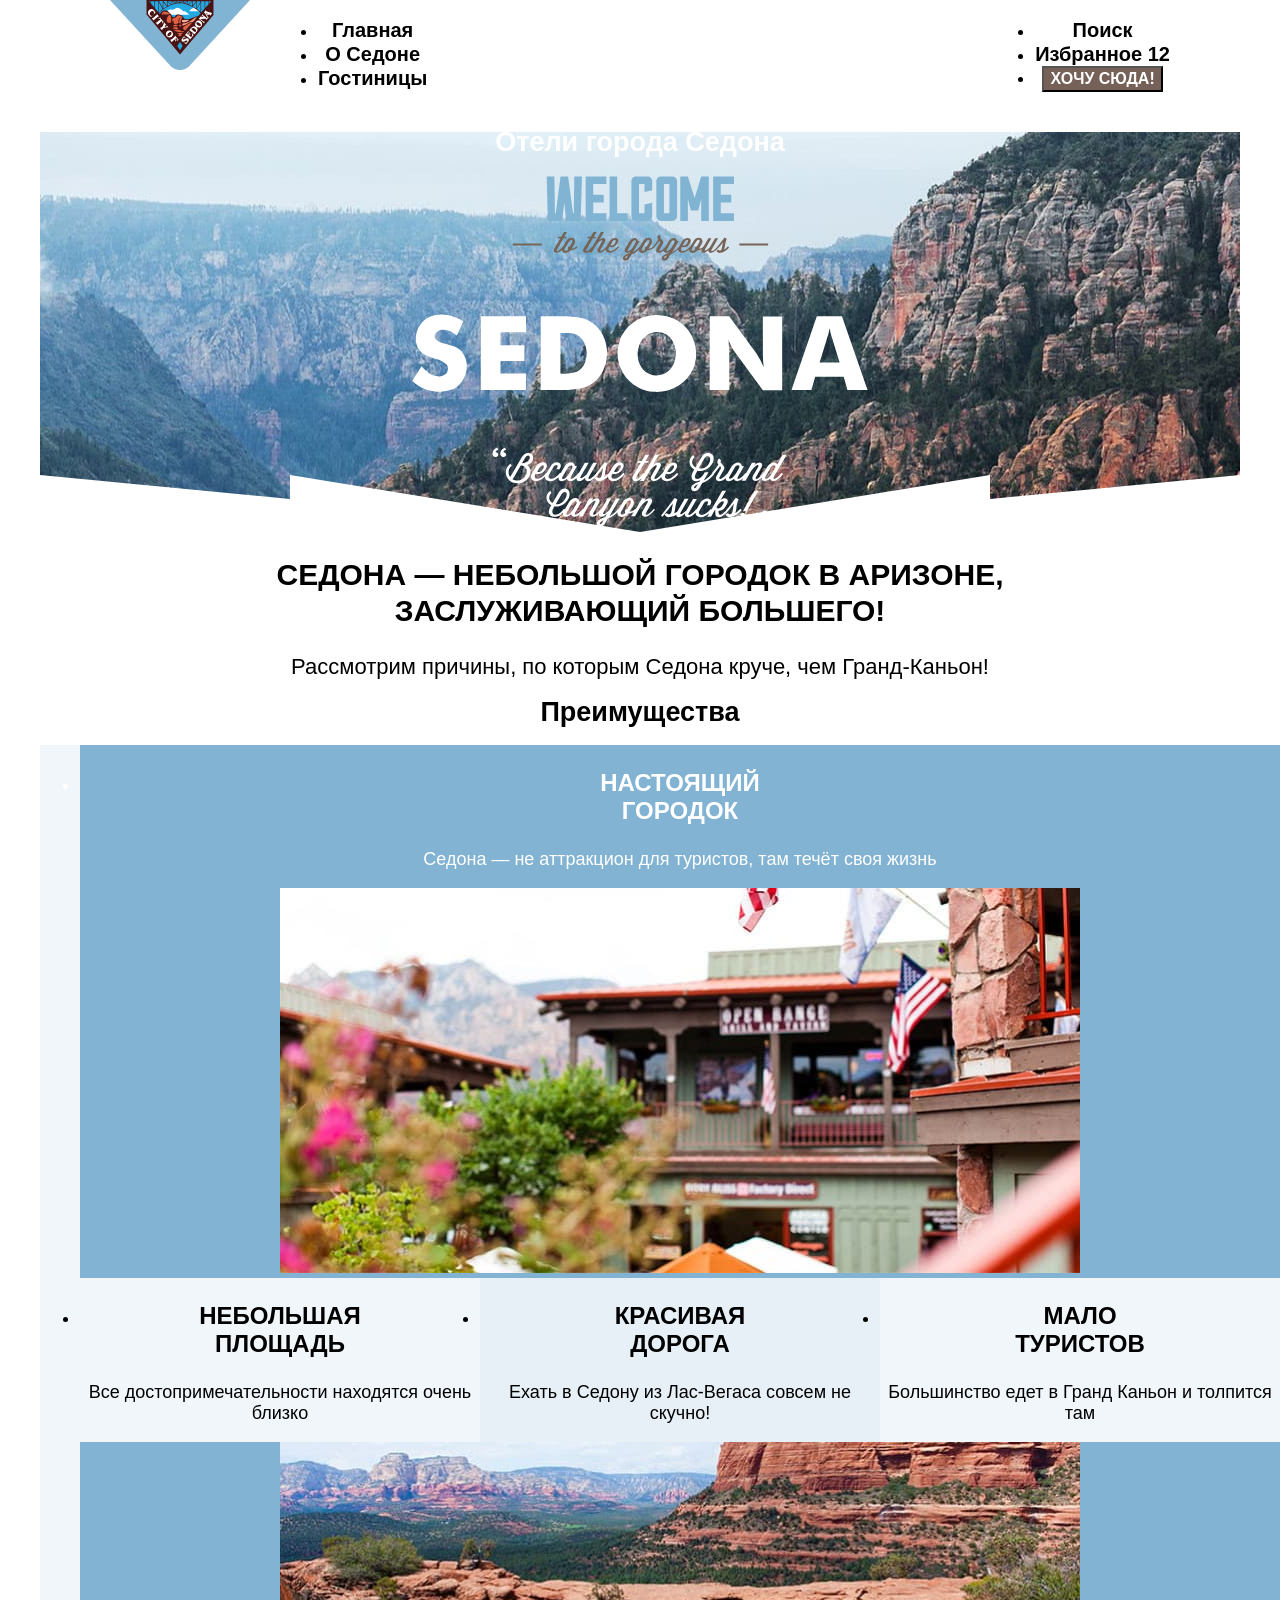
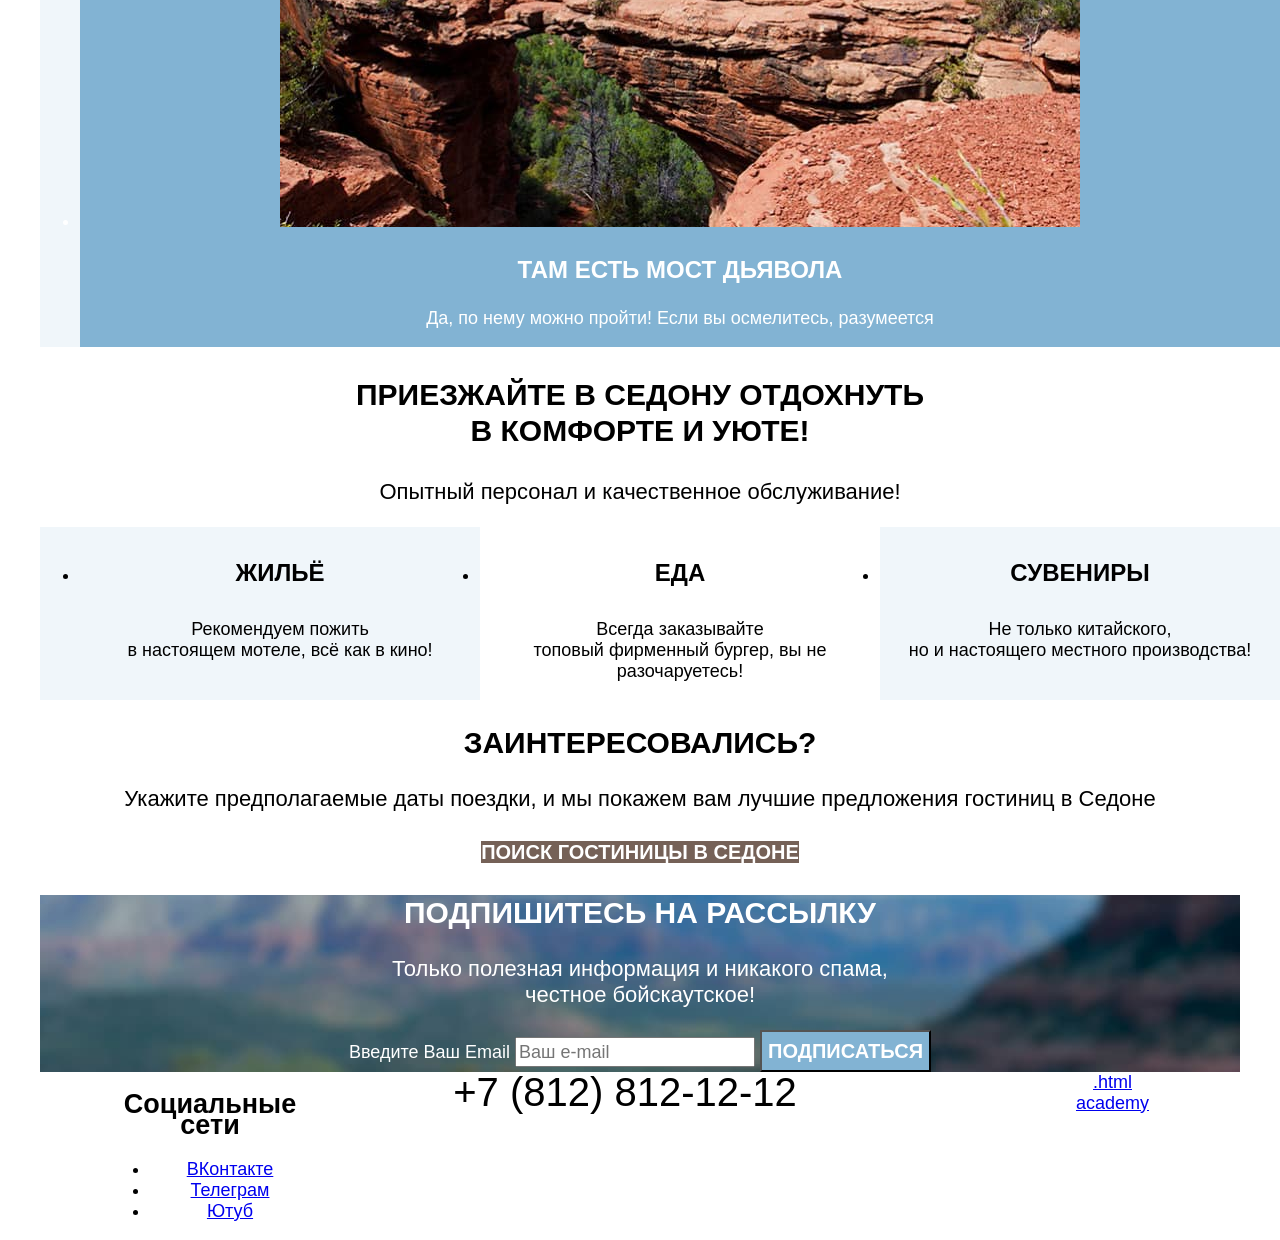
==== index.html @ 198f54e5 "Добавила крупные блоки на флексах" ====
<!DOCTYPE html>
<html lang="ru">

  <head>
    <meta charset="utf-8">
    <title>Седона</title>
    <link rel="stylesheet" href="styles/styles.css">
  </head>

  <body>
    <!--Шапка-->
  <div class="container">
    <header class="main-header">
      <!--Навигация-->
      <nav class="navigation">
        <a class="navigation-logo" href="index.html" aria-current="page">
          <img class="page-header-logo" src="images/logo.svg" width="140" height="70" alt="Логотип Седоны">
        </a>
        <ul class="navigation-list">
          <li class="navigation-item current-link">
            <a class="navigation-link" href="index.html" aria-current="page">Главная</a>
          </li>

          <li class="navigation-item ">
            <a class="navigation-link" href="about.html">О Седоне</a>
          </li>

          <li class="navigation-item">
            <a class="navigation-link" href="catalog.html">Гостиницы</a>
          </li>

        </ul>
        <!--Пользовательская навигация-->
        <ul class="navigation-user">
          <li class="navigation-item">
            <a class="navigation-link" href="#">
              <span class="visually-hidden">Поиск</span>
            </a>
          </li>
          <li class="navigation-item">
            <a class="navigation-link" href="#">
              <span class="visually-hidden">Избранное</span>
              <span class="favorite-count">12</span>
            </a>
          </li>
          <li class="navigation-item">
            <button class="button-desired" type="button">Хочу сюда!</button>
          </li>
        </ul>
      </nav>
    </header>
    <!--Основное содержание-->
    <main class="main-index">
      <!--Приветствие-->
      <section class="hero">
        <h1 class="visually-hidden">Отели города Седона</h1>
        <img class="image" src="images/welcome.svg" width="457" height="351" alt="Welcome to the gorgeous Sedona, because the Grand Canyone suks">
      </section>
      <!--Преимущества-->
      <section class="advantages-block">
        <h2 class="lead">Седона — небольшой городок в Аризоне,<br>заслуживающий большего!</h2>
        <p class="desc">Рассмотрим причины, по которым Седона круче, чем Гранд-Каньон!</p>
      </section>

      <section class="advantages">
        <h2 class="visually-hidden">Преимущества</h2>
        <ul class="advantages-list">
          <li class="advantages-item pictures">
            <h3 class="advantages-title">Настоящий<br> городок</h3>
            <p class="advantages-description">Седона — не аттракцион для туристов, там течёт своя жизнь</p>
            <img class="advantages-img" src="images/street-sedona.jpg" width="800" height="385" alt="Улица Седоны">
          </li>

          <li class="advantages-item">
            <h3 class="advantages-title">Небольшая<br> площадь</h3>
            <p class="advantages-description">Все достопримечательности находятся очень близко</p>
          </li>

          <li class="advantages-item light-blue">
            <h3 class="advantages-title">Красивая<br> дорога</h3>
            <p class="advantages-description">Ехать в Седону из Лас-Вегаса совсем не скучно!</p>
          </li>

          <li class="advantages-item">
            <h3 class="advantages-title">Мало<br> туристов</h3>
            <p class="advantages-description">Большинство едет в Гранд Каньон и толпится там</p>
          </li>

          <li class="advantages-item pictures">
            <img class = "advantages-img" src="images/devil's-bridge.jpg" width="800" height="385" alt="Мост дьявола">
            <h3 class="advantages-title">Там есть мост дьявола</h3>
            <p class="advantages-description">Да, по нему можно пройти! Если вы осмелитесь, разумеется</p>
          </li>

        </ul>
      </section>
      <!--Сервис-->
      <section class="service">
        <h3 class="lead">Приезжайте в Седону отдохнуть<br> в комфорте и уюте!</h3>
        <p class="desc">Опытный персонал и качественное обслуживание!</p>

        <ul class="service-list">
          <li class="service-item">
            <h4 class="service-title">Жильё</h4>
            <p class="service-description">Рекомендуем пожить<br> в настоящем мотеле, всё как в кино!</p>
          </li>

          <li class="service-item white">
            <h4 class="service-title">Еда</h4>
            <p class="service-description">Всегда заказывайте<br> топовый фирменный бургер, вы не разочаруетесь!</p>
          </li>

          <li class="service-item">
            <h4 class="service-title">Сувениры</h4>
            <p class="service-description">Не только китайского,<br> но и настоящего местного производства!</p>
          </li>

        </ul>
      </section>

      <section class="call-to-action">
        <h2 class="lead">Заинтересовались?</h2>
        <p class="desc">Укажите предполагаемые даты поездки, и мы покажем вам лучшие предложения гостиниц в Седоне</p>
        <a class="button-search" href="#">Поиск гостиницы в Седоне</a>
      </section>
    </main>

    <!--Подвал-->

    <!--Подписка-->
    <footer class="main-footer">
      <section class="subscribe">
        <h2 class="lead">Подпишитесь на рассылку</h2>
        <p class="desc">Только полезная информация и никакого спама,<br> честное бойскаутское!</p>
        <form class="subscribe-form" action="https://echo.htmlacademy.ru/" method="post">
          <label class="visually-hidden" for="subscribe-email">Введите Ваш Email</label>
          <input class="field" placeholder="Ваш e-mail" type="email" id="newsletter-email" name="newsletter-email">
          <button class="button-subscribe" type="submit">Подписаться</button>
        </form>
      </section>
      <!--Социальные сети-->
    <div class="info">
      <section class="footer-social">
        <h2 class="visually-hidden">Социальные сети</h2>
        <ul class="social-list">
          <li class="social-item">
            <a class="button-social" href="#">
              <span class="visually-hidden">ВКонтакте</span>
            </a>
          </li>

          <li class="social-item">
            <a class="button-social" href="#">
              <span class="visually-hidden">Телеграм</span>
            </a>
          </li>

          <li class="social-item">
            <a class="button-social" href="#">
              <span class="visually-hidden">Ютуб</span>
            </a>
          </li>

        </ul>
      </section>
      <!--Контакты-->
      <a class="contacts-phone" href="tel:88128121212">+7 (812) 812-12-12</a>
      <a class="htmlacademy-link" href="https://htmlacademy.ru/intensive/htmlcss">.html academy</a>
    </div>
    </footer>
  </div>

  </body>
</html>
---- styles/styles.css ----
@font-face {
  font-family: "PT Sans";
  font-style: normal;
  font-weight: 400;
  src: url(../fonts/ptsans-400.woff2) format(woff2)
  font-display swap;
}

@font-face {
  font-family: "PT Sans";
  font-style: normal;
  font-weight: 700;
  src: url(../fonts/ptsans-700.woff2) format(woff2)
  font-display swap;
}

html {
  height: 100%;
}

body {
  margin: 0 auto;
  display: flex;
  flex-direction: column;
  font-family: "PT Sans", sans-serif;
  font-size: 18px;
  line-height: 21px;
  color: #000;
  background-color: #ffffff;
  text-align: center;
}

.container {
  margin: 0 auto;
  width: 1200px;
}

.main-index {
flex-grow: 1;
}

.main-catalog {
flex-grow: 1;
}

.main-header {
  color: #000;
  background-color: #ffffff;
}

.navigation {
  display: flex;
  width: 1060px;
  margin: 0 auto;
  padding: 0;
}

.navigation-logo {
  width: 138 px;
}

.navigation-list {
  width: 460 px;
  margin-left: 28px;
  margin-right: auto;
}

.navigation-user {
  width: 320 px;
}

.navigation-link {
  font-weight: 700;
  font-size: 20px;
  line-height: 24px;
  text-align: center;
  color: #000;
  background-color: #ffffff;
  text-decoration: none;
}

.info {
  display: flex;
  width: 1060px;
  margin: 0 auto;
}

.footer-social {
  width: 200px;
}

.contacts-phone {
  width: 400px;
  margin: 0 auto;
}

.htmlacademy-link {
  width: 115px;
  margin-left: auto;
}

/*
.visually-hidden {
  display: none;
}*/


/*index*/
.hero {
  background-color: #aabeca;
  color: #ffffff;
  background-image: url(../images/decor/frame.svg), url(../images/decor/index-background.jpg);
  background-size: 100% auto, cover;
  background-position: bottom, center;
  background-repeat: no-repeat;
}

.button-desired {
  font-family: "PT Sans", sans-serif;
  font-weight: 700;
  font-size: 16px;
  line-height: 20px;
  text-align: center;
  color:#ffffff;
  background-color: #756157;
  text-transform: uppercase;
}
.lead {
  font-weight: 700;
  font-size: 30px;
  line-height: 36px;
  text-transform: uppercase;
}

.desc {
  font-size: 22px;
  line-height: 26px;
  color: 333333;
}

.advantages-list {
  display: flex;
  width: 1200px;
  margin: 0 auto;
  flex-wrap: wrap;
}

.advantages-item {
  width: 400px;
}

.pictures {
  width: 1200px;
}

.advantages-item.pictures {
  background-color: #82B3D3;
  color: #ffffff;
}

.advantages-title, .service-title {
  font-size: 24px;
  line-height: 28px;
  text-transform: uppercase;
}

.advantages-list,.service-list {
  background-color: #F0F6FA;
}

.service-list {
  display: flex;
  width: 1200px;
  margin: 0 auto;
  justify-content: space-between;
}

.service-item{
  width: 400px;
}

.light-blue {
  background-color: #E6F0F6;
}

.white {
  background-color: #ffffff;
}

.button-search {
  font-weight: 700;
  font-size: 20px;
  line-height: 36px;
  text-align: center;
  color:#ffffff;
  background-color: #756157;
  text-decoration: none;
  text-transform: uppercase;
}

.subscribe {
  font-family: "PT Sans", sans-serif;
  background-color: #82B3D3;
  color: #ffffff;
  background-image: url(../images/decor/subscribe-background.jpg);
  background-size: cover;
  background-position: center;
  background-repeat: no-repeat;
}

.field {
  font-family: "PT Sans", sans-serif;
  font-weight: 400;
  font-size: 18px;
  line-height: 24px;
  color: #333333;
}

.button-subscribe {
  font-family: "PT Sans", sans-serif;
  font-weight: 700;
  font-size: 20px;
  line-height: 36px;
  text-transform: uppercase;
  background-color: #82B3D3;
  color: #ffffff;
}

.contacts-phone {
  font-size: 40px;
  line-height: 40px;
  text-align: center;
  color: #000;
  background-color: #ffffff;
  text-decoration: none;
}

/*catalog*/
.filters {
  background-color: #82B3D3;
  color: #ffffff;
  background-image: url(../images/decor/filter-background.jpg);
  background-size: cover;
  background-position: center;
  background-repeat: no-repeat;
  text-align: left;
}

.head-main {
  display: flex;
  flex-wrap: wrap;
  width: 1060px;
  margin: 0 auto;
}

.inner-header-title {
  width: 1060px;
  margin-right: auto;
  font-size: 60px;
  line-height: 78px;
}

.breadcrumbs {
  width: 1060px;
}

.breadcrumbs-item {
  font-size: 16px;
  line-height: 21px;
}

.breadcrumbs-link {
  font-size: 16px;
  line-height: 21px;
  color: #ffffff;
  text-decoration: none;
}

.catalog-filter {
  width: 1060px;
  margin: 0 auto;
}

.catalog-filter-title {
  font-weight: 700;
  font-size: 20px;
  line-height: 24px;
}

.catalog-filter-item {
  line-height: 23px;
}

.catalog-inputs {
  font-family: "PT Sans", sans-serif;
  font-weight: 400;
  font-size: 18px;
  line-height: 24px;
  color: #F2F2F2;
}

.catalog-min,.catalog-max {
  font-family: "PT Sans", sans-serif;
  font-weight: 700;
  font-size: 18px;
  line-height: 24px;
  color: #000000;
}

.catalog-submit {
  font-family: "PT Sans", sans-serif;
  font-weight: 700;
  font-size: 16px;
  line-height: 20px;
  text-transform: uppercase;
  color: #ffffff;
  background-color: #82B3D3;
}

.catalog-reset {
  font-family: "PT Sans", sans-serif;
  font-weight: 700;
  font-size: 16px;
  line-height: 20px;
  text-transform: uppercase;
  color: #ffffff;
  background-color: transparent;
}

.select-control {
  font-family: "PT Sans", sans-serif;
  font-weight: 700;
  font-size: 18px;
  line-height: 23px;
  color: #333333;
}

.search-result {
  display: flex;
  width: 1060px;
  margin: 0 auto;
  text-align: left;
}

.search-result .lead {
  width: 338px;
  margin-right: 200px;
}

.select-control {
  width: 300px;
}

.view {
  width: 215px;
  margin-left: auto;
}

.hotel-list{
  display: flex;
  width: 1060px;
  margin: 0 auto;
  text-align: left;
  flex-wrap: wrap;
  justify-content: space-between;
}

.hotel-card {
  width: 340px;
}

.hotel-card-title {
  font-size: 24px;
  line-height: 28px;
  background-color: #ffffff;
  color: #000000;
}

.hotel-type,.hotel-price {
  color: #333333;
}

.product-card-button {
  font-weight: 700;
  font-size: 16px;
  line-height: 20px;
  color: #ffffff;
  background-color: #756157;
  text-transform: uppercase;
  text-decoration: none;
}

.favorites {
  font-family: "PT Sans", sans-serif;
  font-size: 16px;
  line-height: 20px;
  color: #ffffff;
  background-color: #82B3D3;
  text-transform: uppercase;
}

.hotel-card-rating {
  font-size: 16px;
  line-height: 20px;
  background-color: #F2F2F2;
  color: #333333;
}

.pagination {
  display: flex;
  width: 1060px;
  margin: 0 auto;
}

.pagination-item {
  width: 60px;
  margin-right: 8px;
}

.pagination-item:last-child {
  margin-right: 0;
}

.pagination-link {
 font-size: 20px;
 line-height: 36px;
 color: #ffffff;
 background-color: #82B3D3;
 text-decoration: none;
}

.pagination-current {
 color: #000000;
 background-color: #f2f2f2;
}

.pagination-next {
 color: #000000;
 background-color: #ffffff;
}
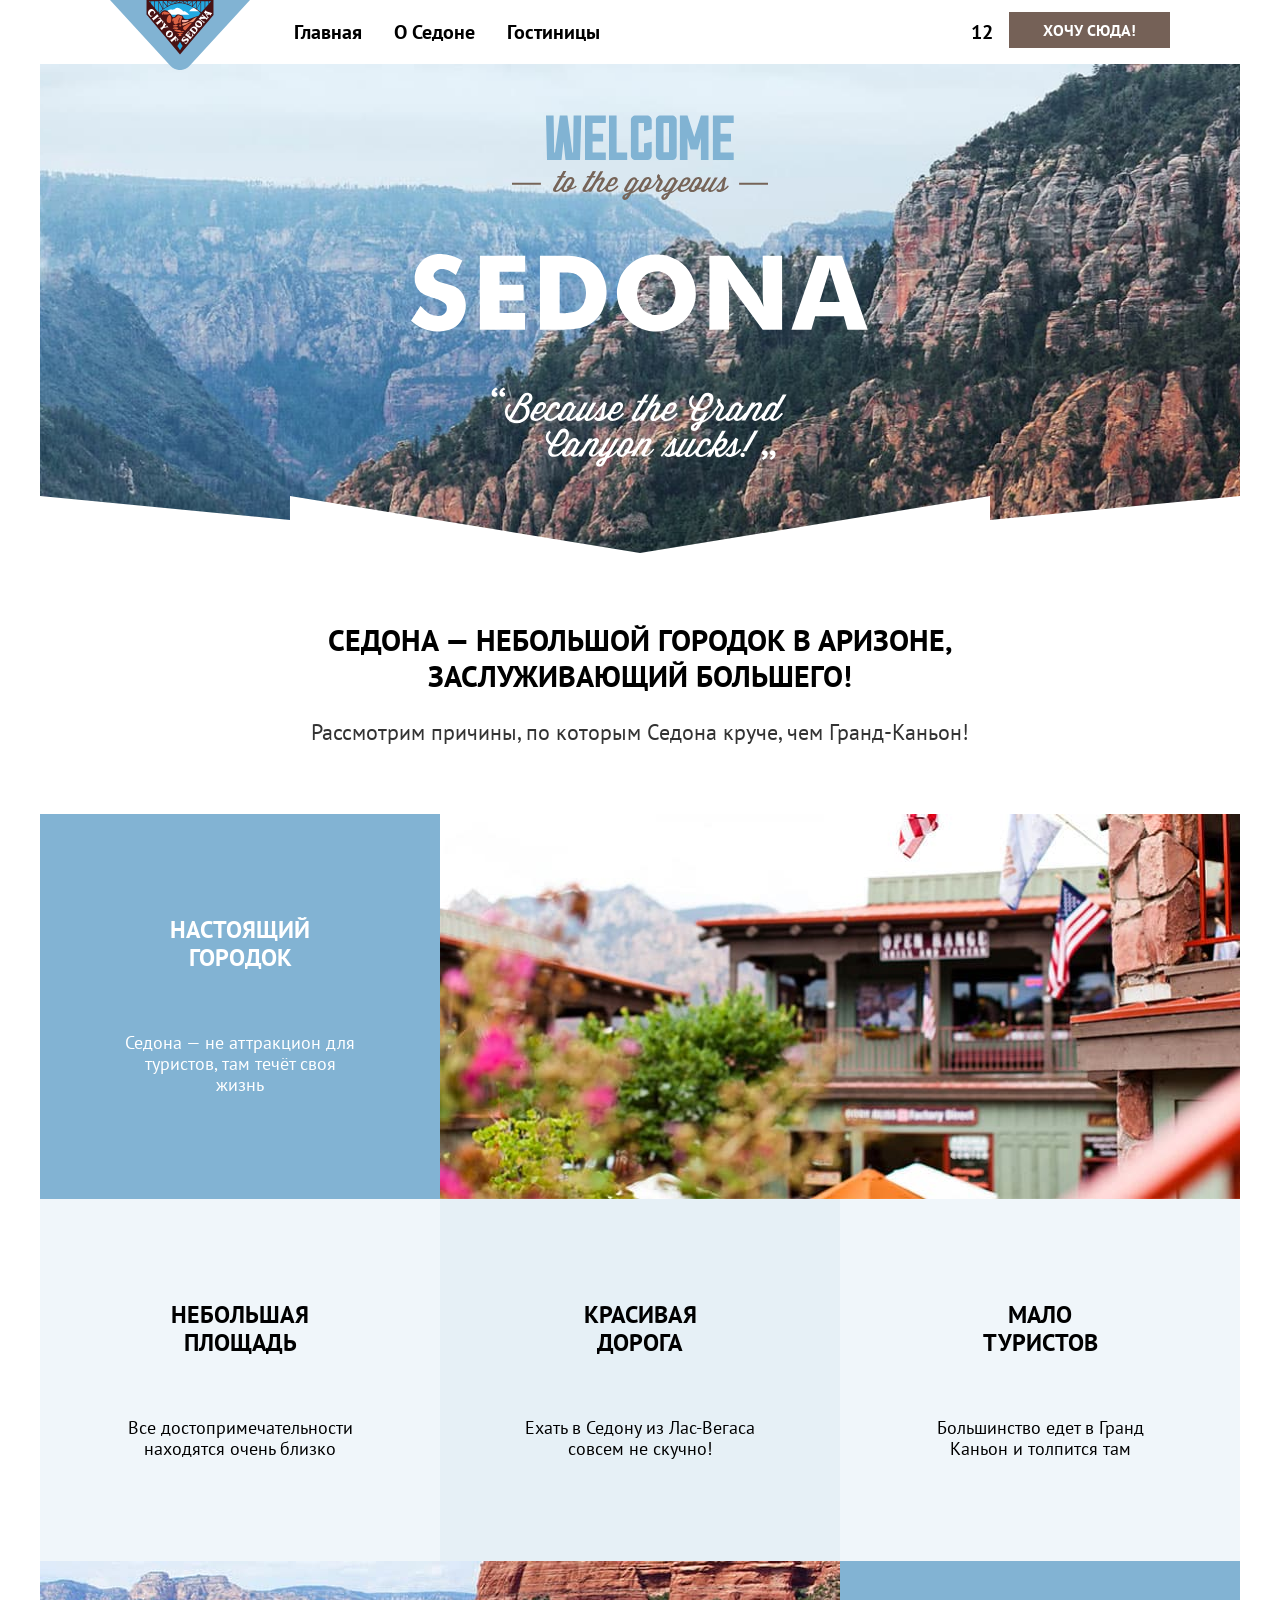
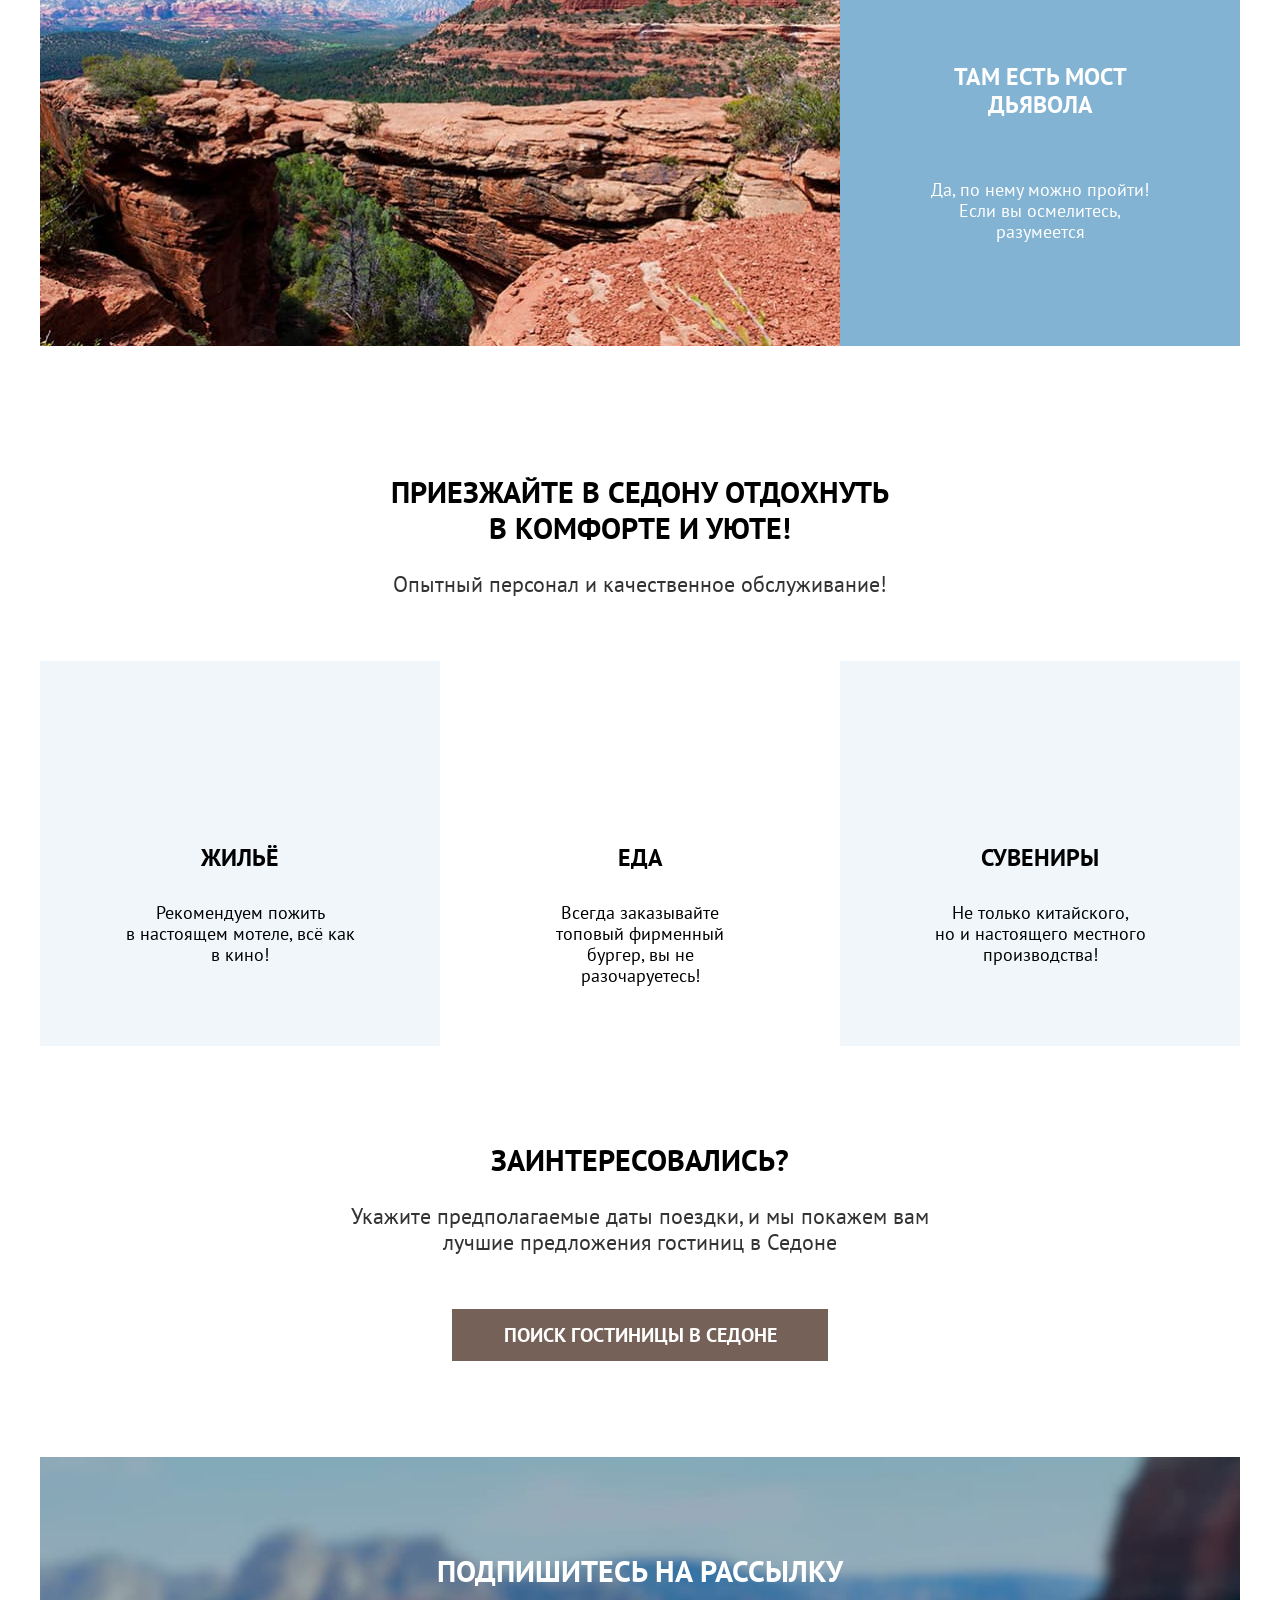
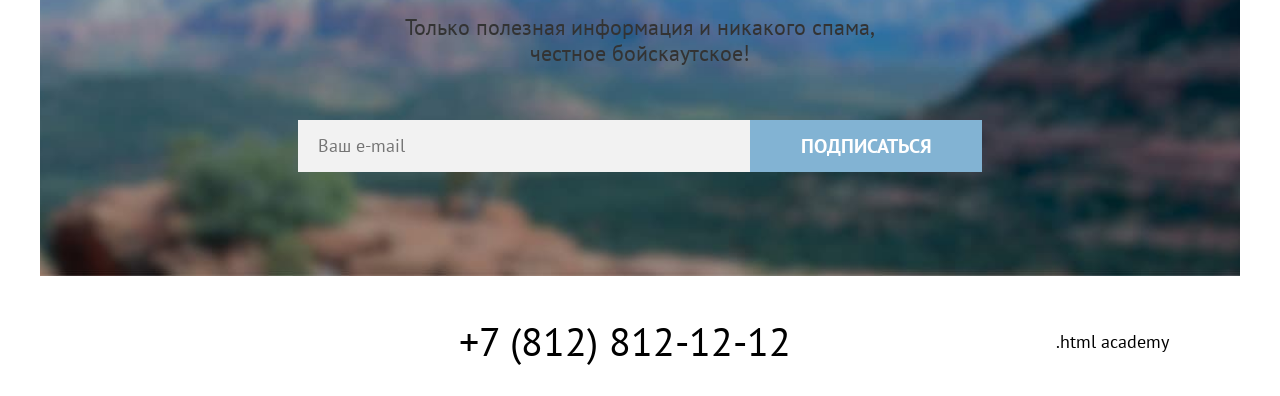
==== commit 8edd1cef: "Исправление критических ошибок в верстке" ====
--- a/index.html
+++ b/index.html
@@ -21,8 +21,8 @@
             <a class="navigation-link" href="index.html" aria-current="page">Главная</a>
           </li>
 
-          <li class="navigation-item ">
-            <a class="navigation-link" href="about.html">О Седоне</a>
+          <li class="navigation-item">
+            <a class="navigation-link" href="#">О Седоне</a>
           </li>
 
           <li class="navigation-item">
@@ -54,7 +54,7 @@
       <!--Приветствие-->
       <section class="hero">
         <h1 class="visually-hidden">Отели города Седона</h1>
-        <img class="image" src="images/welcome.svg" width="457" height="351" alt="Welcome to the gorgeous Sedona, because the Grand Canyone suks">
+        <img class="image" src="images/welcome.svg" width="1200" height="485" alt="Welcome to the gorgeous Sedona, because the Grand Canyon sucks">
       </section>
       <!--Преимущества-->
       <section class="advantages-block">
@@ -63,11 +63,14 @@
       </section>
 
       <section class="advantages">
+
         <h2 class="visually-hidden">Преимущества</h2>
         <ul class="advantages-list">
           <li class="advantages-item pictures">
+            <div class="advantages-text">
             <h3 class="advantages-title">Настоящий<br> городок</h3>
             <p class="advantages-description">Седона — не аттракцион для туристов, там течёт своя жизнь</p>
+            </div>
             <img class="advantages-img" src="images/street-sedona.jpg" width="800" height="385" alt="Улица Седоны">
           </li>
 
@@ -87,31 +90,34 @@
           </li>
 
           <li class="advantages-item pictures">
-            <img class = "advantages-img" src="images/devil's-bridge.jpg" width="800" height="385" alt="Мост дьявола">
+            <img class = "advantages-img" src="images/devils-bridge.jpg" width="800" height="385" alt="Мост дьявола">
+            <div class="advantages-text">
             <h3 class="advantages-title">Там есть мост дьявола</h3>
             <p class="advantages-description">Да, по нему можно пройти! Если вы осмелитесь, разумеется</p>
+            </div>
           </li>
 
         </ul>
       </section>
       <!--Сервис-->
       <section class="service">
-        <h3 class="lead">Приезжайте в Седону отдохнуть<br> в комфорте и уюте!</h3>
+        <div class="service-text">
+        <h2 class="lead">Приезжайте в Седону отдохнуть<br> в комфорте и уюте!</h2>
         <p class="desc">Опытный персонал и качественное обслуживание!</p>
-
+        </div>
         <ul class="service-list">
           <li class="service-item">
-            <h4 class="service-title">Жильё</h4>
+            <h3 class="service-title">Жильё</h3>
             <p class="service-description">Рекомендуем пожить<br> в настоящем мотеле, всё как в кино!</p>
           </li>
 
           <li class="service-item white">
-            <h4 class="service-title">Еда</h4>
+            <h3 class="service-title">Еда</h3>
             <p class="service-description">Всегда заказывайте<br> топовый фирменный бургер, вы не разочаруетесь!</p>
           </li>
 
           <li class="service-item">
-            <h4 class="service-title">Сувениры</h4>
+            <h3 class="service-title">Сувениры</h3>
             <p class="service-description">Не только китайского,<br> но и настоящего местного производства!</p>
           </li>
 
@@ -134,7 +140,7 @@
         <p class="desc">Только полезная информация и никакого спама,<br> честное бойскаутское!</p>
         <form class="subscribe-form" action="https://echo.htmlacademy.ru/" method="post">
           <label class="visually-hidden" for="subscribe-email">Введите Ваш Email</label>
-          <input class="field" placeholder="Ваш e-mail" type="email" id="newsletter-email" name="newsletter-email">
+          <input class="field" placeholder="Ваш e-mail" type="email" id="subscribe-email" name="subscribe-email">
           <button class="button-subscribe" type="submit">Подписаться</button>
         </form>
       </section>
--- a/styles/styles.css
+++ b/styles/styles.css
@@ -1,17 +1,31 @@
+*,
+*::before,
+*::after {
+  margin: 0;
+  padding: 0;
+  box-sizing: border-box;
+}
+
+a {
+  text-decoration: none;
+  color: inherit;
+}
+
+/* Шрифты */
 @font-face {
   font-family: "PT Sans";
+  font-weight: 400;
   font-style: normal;
-  font-weight: 400;
-  src: url(../fonts/ptsans-400.woff2) format(woff2)
-  font-display swap;
+  src: url(../fonts/ptsans-400.woff2) format(woff2);
+  font-display: swap;
 }
 
 @font-face {
   font-family: "PT Sans";
+  font-weight: 700;
   font-style: normal;
-  font-weight: 700;
-  src: url(../fonts/ptsans-700.woff2) format(woff2)
-  font-display swap;
+  src: url(../fonts/ptsans-700.woff2) format(woff2);
+  font-display: swap;
 }
 
 html {
@@ -19,57 +33,79 @@
 }
 
 body {
-  margin: 0 auto;
   display: flex;
   flex-direction: column;
-  font-family: "PT Sans", sans-serif;
+  width: 1200px;
+  min-height: 100vh;
+  margin: 0 auto;
+  font-family: "PT Sans", sans-serif;
+  font-weight: 400;
   font-size: 18px;
   line-height: 21px;
   color: #000;
   background-color: #ffffff;
+}
+
+button,
+a,
+input[type="submit"],
+input[type="reset"] {
+  cursor: pointer;
+}
+
+.container {
+  display: flex;
+  flex-direction: column;
+  flex-grow: 1;
+  min-height: 100%;
+  max-width: 1200px;
+  margin: 0 auto;
   text-align: center;
 }
 
-.container {
-  margin: 0 auto;
-  width: 1200px;
-}
-
-.main-index {
-flex-grow: 1;
-}
-
-.main-catalog {
-flex-grow: 1;
-}
-
-.main-header {
-  color: #000;
-  background-color: #ffffff;
-}
-
+/*Шапка*/
 .navigation {
   display: flex;
-  width: 1060px;
-  margin: 0 auto;
-  padding: 0;
+  flex-grow: 1;
+  width: 1060px;
+  min-height: 64px;
+  margin: 0 auto;
 }
 
 .navigation-logo {
-  width: 138 px;
+  display: block;
+  position: absolute;
+  max-width: 100%;
+  height: auto;
+  margin-right: 30px;
+
 }
 
 .navigation-list {
-  width: 460 px;
-  margin-left: 28px;
-  margin-right: auto;
-}
-
-.navigation-user {
-  width: 320 px;
+  display: flex;
+  flex-wrap: wrap;
+  min-width: 460px;
+  margin: 0 0 0 168px;
+  padding: 0;
+  list-style-type: none;
+
+
+}
+
+.navigation-user  {
+  display: flex;
+  flex-wrap: wrap;
+  justify-content: flex-end;
+  min-width: 320px;
+  margin: 0 0 0 auto;
+  padding: 0;
+  list-style-type: none;
 }
 
 .navigation-link {
+  display: block;
+  padding: 20px 16px;
+  font-family: "PT Sans", sans-serif;
   font-weight: 700;
   font-size: 20px;
   line-height: 24px;
@@ -81,12 +117,24 @@
 
 .info {
   display: flex;
-  width: 1060px;
-  margin: 0 auto;
+  justify-content: space-between;
+  align-items: center;
+  width: 1060px;
+  margin: 0 auto;
+  padding: 45px 0 35px 0;
 }
 
 .footer-social {
   width: 200px;
+}
+
+.social-list {
+  display: flex;
+  flex-wrap: wrap;
+  list-style-type: none;
+  margin: 0;
+  padding: 0;
+  gap: 13px;
 }
 
 .contacts-phone {
@@ -99,10 +147,16 @@
   margin-left: auto;
 }
 
-/*
 .visually-hidden {
-  display: none;
-}*/
+  position: absolute;
+  width: 1px;
+  height: 1px;
+  margin: -1px;
+  padding: 0;
+  border: 0;
+  clip: rect(0 0 0 0);
+  overflow: hidden;
+}
 
 
 /*index*/
@@ -115,6 +169,17 @@
   background-repeat: no-repeat;
 }
 
+.image {
+  margin:auto;
+  padding-top: 51px;
+  padding-bottom: 82px;
+}
+
+.advantages-block {
+  margin: 0;
+  padding: 69px 270px;
+}
+
 .button-desired {
   font-family: "PT Sans", sans-serif;
   font-weight: 700;
@@ -124,59 +189,107 @@
   color:#ffffff;
   background-color: #756157;
   text-transform: uppercase;
+  padding: 8px 34px;
+  margin: 12px 0;
+  border: 0;
 }
 .lead {
   font-weight: 700;
   font-size: 30px;
   line-height: 36px;
   text-transform: uppercase;
+  margin: 0;
+  margin-bottom: 25px;
 }
 
 .desc {
   font-size: 22px;
   line-height: 26px;
-  color: 333333;
+  color: #333333;
+  margin: 0;
 }
 
 .advantages-list {
   display: flex;
-  width: 1200px;
-  margin: 0 auto;
-  flex-wrap: wrap;
+  flex-wrap: wrap;
+  width: 100%;
+  margin: 0 auto;
+  padding: 0;
+  list-style-type: none;
+  margin-bottom: 64px;
 }
 
 .advantages-item {
-  width: 400px;
-}
-
-.pictures {
-  width: 1200px;
+  margin: 0;
+  padding: 102px 85px;
+  box-sizing: content-box;
+  flex: 1;
 }
 
 .advantages-item.pictures {
+  display: flex;
   background-color: #82B3D3;
   color: #ffffff;
-}
-
-.advantages-title, .service-title {
+  margin: 0;
+  padding: 0;
+}
+
+.advantages-text {
+  margin: 0;
+  padding: 102px 85px;
+}
+
+.advantages-description {
+  margin: 0;
+  padding: 0;
+}
+
+.advantages-title {
   font-size: 24px;
   line-height: 28px;
   text-transform: uppercase;
+  margin: 0;
+  margin-bottom: 30px;
+  padding-bottom: 30px;
 }
 
 .advantages-list,.service-list {
   background-color: #F0F6FA;
 }
 
+.service-text {
+  margin: 0;
+  padding: 64px 270px;
+}
+
 .service-list {
   display: flex;
-  width: 1200px;
-  margin: 0 auto;
-  justify-content: space-between;
+  flex-wrap: wrap;
+  width: 100%;
+  min-height: 385px;
+  margin: 0 auto;
+  padding: 0;
+  list-style-type: none;
+}
+
+.service-title {
+  font-size: 24px;
+  line-height: 28px;
+  text-transform: uppercase;
+  margin: 0;
+  margin-bottom: 30px;
 }
 
 .service-item{
-  width: 400px;
+  margin: 0;
+  padding: 183px 85px 60px 85px;
+  box-sizing: content-box;
+  flex: 1;
+}
+
+.service-description {
+  margin: 0;
+  padding: 0;
 }
 
 .light-blue {
@@ -187,15 +300,25 @@
   background-color: #ffffff;
 }
 
+.call-to-action {
+  margin: 0;
+  padding: 96px 304px;
+  text-align: center;
+}
+
 .button-search {
+  display: block;
   font-weight: 700;
   font-size: 20px;
   line-height: 36px;
   text-align: center;
-  color:#ffffff;
+  color: #ffffff;
   background-color: #756157;
   text-decoration: none;
   text-transform: uppercase;
+  margin: 54px auto 0;
+  padding: 8px 50px;
+  width: 376px;
 }
 
 .subscribe {
@@ -206,6 +329,15 @@
   background-size: cover;
   background-position: center;
   background-repeat: no-repeat;
+  margin: 0;
+  padding: 96px 258px 104px 258px;
+}
+
+.subscribe-form {
+  display: flex;
+  width: 100%;
+  margin: 54px auto 0;
+  gap: 0;
 }
 
 .field {
@@ -214,9 +346,18 @@
   font-size: 18px;
   line-height: 24px;
   color: #333333;
+  background-color: #F2F2F2;
+  width: 452px;
+  max-height: 52px;
+  padding: 14px 20px;
+  border: 0;
 }
 
 .button-subscribe {
+  display: block;
+  width: 232px;
+  padding: 8px 50px;
+  border: 0;
   font-family: "PT Sans", sans-serif;
   font-weight: 700;
   font-size: 20px;
@@ -227,11 +368,12 @@
 }
 
 .contacts-phone {
+  width: 400px;
+  margin: 0 auto;
   font-size: 40px;
   line-height: 40px;
-  text-align: center;
-  color: #000;
-  background-color: #ffffff;
+  font-weight: 400;
+  color: #000000;
   text-decoration: none;
 }
 
@@ -244,6 +386,7 @@
   background-position: center;
   background-repeat: no-repeat;
   text-align: left;
+  margin-bottom: 50px;
 }
 
 .head-main {
@@ -251,17 +394,24 @@
   flex-wrap: wrap;
   width: 1060px;
   margin: 0 auto;
+  padding: 35px 70px 70px 70px;
 }
 
 .inner-header-title {
   width: 1060px;
-  margin-right: auto;
+  margin: 0 auto 8px;
   font-size: 60px;
   line-height: 78px;
 }
 
 .breadcrumbs {
-  width: 1060px;
+  display: flex;
+  flex-wrap: wrap;
+  width: 1060px;
+  margin: 0;
+  margin-bottom: 40px;
+  padding: 0;
+  list-style-type: none;
 }
 
 .breadcrumbs-item {
@@ -277,14 +427,49 @@
 }
 
 .catalog-filter {
-  width: 1060px;
-  margin: 0 auto;
+  display: flex;
+  flex-wrap: wrap;
+  width: 1060px;
+  margin: 0 auto;
+  padding: 0;
+}
+
+.catalog-filter-checkbox {
+  margin: 0;
+  padding: 0;
+  border: 0;
+  width: 152px;
+  margin-right: 70px;
+}
+
+.catalog-filter-list {
+  list-style-type: none;
+  padding: 0;
+  margin: 0;
+}
+
+.catalog-filter-radio {
+  margin: 0;
+  padding: 0;
+  border: 0;
+  width: 152px;
+  margin-right: 140px;
+}
+
+.catalog-filter-price {
+  margin: 0;
+  padding: 0;
+  border: 0;
+  width: 288px;
+  margin-right: 70px;
 }
 
 .catalog-filter-title {
   font-weight: 700;
   font-size: 20px;
   line-height: 24px;
+  padding: 0;
+  margin-bottom: 32px;
 }
 
 .catalog-filter-item {
@@ -292,19 +477,62 @@
 }
 
 .catalog-inputs {
+  display: flex;
+  margin-bottom: 36px;
   font-family: "PT Sans", sans-serif;
   font-weight: 400;
   font-size: 18px;
   line-height: 24px;
   color: #F2F2F2;
-}
-
-.catalog-min,.catalog-max {
+  width: 288px;
+}
+
+.catalog-min {
+  display: inline-block;
+  border: 0;
+  padding: 12px 35px 12px 20px;
   font-family: "PT Sans", sans-serif;
   font-weight: 700;
   font-size: 18px;
   line-height: 24px;
   color: #000000;
+  width: 143px;
+}
+
+.catalog-max {
+  display: inline-block;
+  border: 0;
+  padding: 12px 35px 12px 20px;
+  margin: 0 2px;
+  font-family: "PT Sans", sans-serif;
+  font-weight: 700;
+  font-size: 18px;
+  line-height: 24px;
+  color: #000000;
+  width: 143px;
+}
+
+.from-to {
+  position: relative;
+  right: 185px;
+  top: 13px;
+  color: #A9A9A9;
+  line-height: 24px;
+}
+
+.before-to {
+  position: relative;
+  right: 45px;
+  top: 13px;
+  color: #A9A9A9;
+  line-height: 24px;
+}
+
+.catalog-buttons {
+  margin: 0;
+  margin-left: auto;
+  width: 188px;
+  align-self: flex-end;
 }
 
 .catalog-submit {
@@ -315,6 +543,9 @@
   text-transform: uppercase;
   color: #ffffff;
   background-color: #82B3D3;
+  margin: 0 auto 32px;
+  padding: 8px 50px;
+  border: none;
 }
 
 .catalog-reset {
@@ -325,6 +556,9 @@
   text-transform: uppercase;
   color: #ffffff;
   background-color: transparent;
+  margin: 0 auto;
+  padding: 8px 50px;
+  border: none;
 }
 
 .select-control {
@@ -337,14 +571,15 @@
 
 .search-result {
   display: flex;
-  width: 1060px;
-  margin: 0 auto;
+  flex-wrap: wrap;
+  width: 1060px;
+  margin: 0 auto 40px;
   text-align: left;
 }
 
 .search-result .lead {
-  width: 338px;
-  margin-right: 200px;
+  width: 400px;
+  margin: 0 138px 0 0;
 }
 
 .select-control {
@@ -357,30 +592,70 @@
 }
 
 .hotel-list{
-  display: flex;
-  width: 1060px;
-  margin: 0 auto;
+  display: grid;
+  grid-template-columns: repeat(3, 1fr);
+  width: 1060px;
   text-align: left;
-  flex-wrap: wrap;
-  justify-content: space-between;
+  gap: 20px;
+  list-style-type: none;
+  margin: 0 auto 80px;
+  padding: 0;
+}
+
+.hotel-card-link {
+  margin: 0;
+  padding: 0;
+  margin-bottom: 16px;
 }
 
 .hotel-card {
-  width: 340px;
+  display: flex;
+  flex-wrap: wrap;
+  flex-direction: column;
+  margin: 0;
+  padding: 20px;
+}
+
+.hotel-card-image {
+  width: 100%;
+  height: 212px;
+  object-fit: cover;
+}
+
+.card-container {
+  display: grid;
+  grid-template-columns: 1fr 1fr;
+  gap: 16px 20px;
 }
 
 .hotel-card-title {
+  grid-column: 1 / -1; /* Это заставляет заголовок быть во всю ширину */
   font-size: 24px;
   line-height: 28px;
   background-color: #ffffff;
   color: #000000;
-}
-
-.hotel-type,.hotel-price {
+  margin: 0;
+  padding: 0;
+  text-decoration: none;
+}
+
+.hotel-type {
+  grid-column: 1 / 2;
   color: #333333;
+  margin: 0;
+  padding: 0;
+}
+
+.hotel-price {
+  grid-column: 2 / 3;
+  justify-self: end;
+  color: #333333;
+  margin: 0;
+  padding: 0;
 }
 
 .product-card-button {
+  grid-column: 1 / 2;
   font-weight: 700;
   font-size: 16px;
   line-height: 20px;
@@ -388,32 +663,56 @@
   background-color: #756157;
   text-transform: uppercase;
   text-decoration: none;
+  margin: 0;
+  padding: 8px 26px;
 }
 
 .favorites {
+  grid-column: 2 / 3;
   font-family: "PT Sans", sans-serif;
   font-size: 16px;
   line-height: 20px;
   color: #ffffff;
   background-color: #82B3D3;
   text-transform: uppercase;
+  margin: 0;
+  padding: 8px 18px;
+  border: none;
+}
+
+.favorites-active {
+  grid-column: 2 / 3;
+  font-family: "PT Sans", sans-serif;
+  font-size: 16px;
+  line-height: 20px;
+  color: #ffffff;
+  background-color: #7DB54F;
+  text-transform: uppercase;
+  margin: 0;
+  padding: 8px 16px;
+  border: none;
 }
 
 .hotel-card-rating {
+  grid-column: 1 / -1; /* Это заставляет рейтинг быть во всю ширину */
+  justify-self: start;
   font-size: 16px;
   line-height: 20px;
   background-color: #F2F2F2;
   color: #333333;
+  margin: 0;
+  padding: 8px 20px;
 }
 
 .pagination {
   display: flex;
-  width: 1060px;
-  margin: 0 auto;
+  flex-wrap: wrap;
+  width: 1060px;
+  margin: 0 auto;
+  list-style-type: none;
 }
 
 .pagination-item {
-  width: 60px;
   margin-right: 8px;
 }
 
@@ -422,6 +721,11 @@
 }
 
 .pagination-link {
+  display: block;
+  box-sizing: border-box;
+  width: 60px;
+  height: 60px;
+  padding: 12px 20px;
  font-size: 20px;
  line-height: 36px;
  color: #ffffff;
@@ -436,5 +740,10 @@
 
 .pagination-next {
  color: #000000;
- background-color: #ffffff;
-}
+  background-color: #ffffff;
+}
+
+.catalog-subscribe {
+  margin:0;
+  padding: 96px 250px 104px;
+}
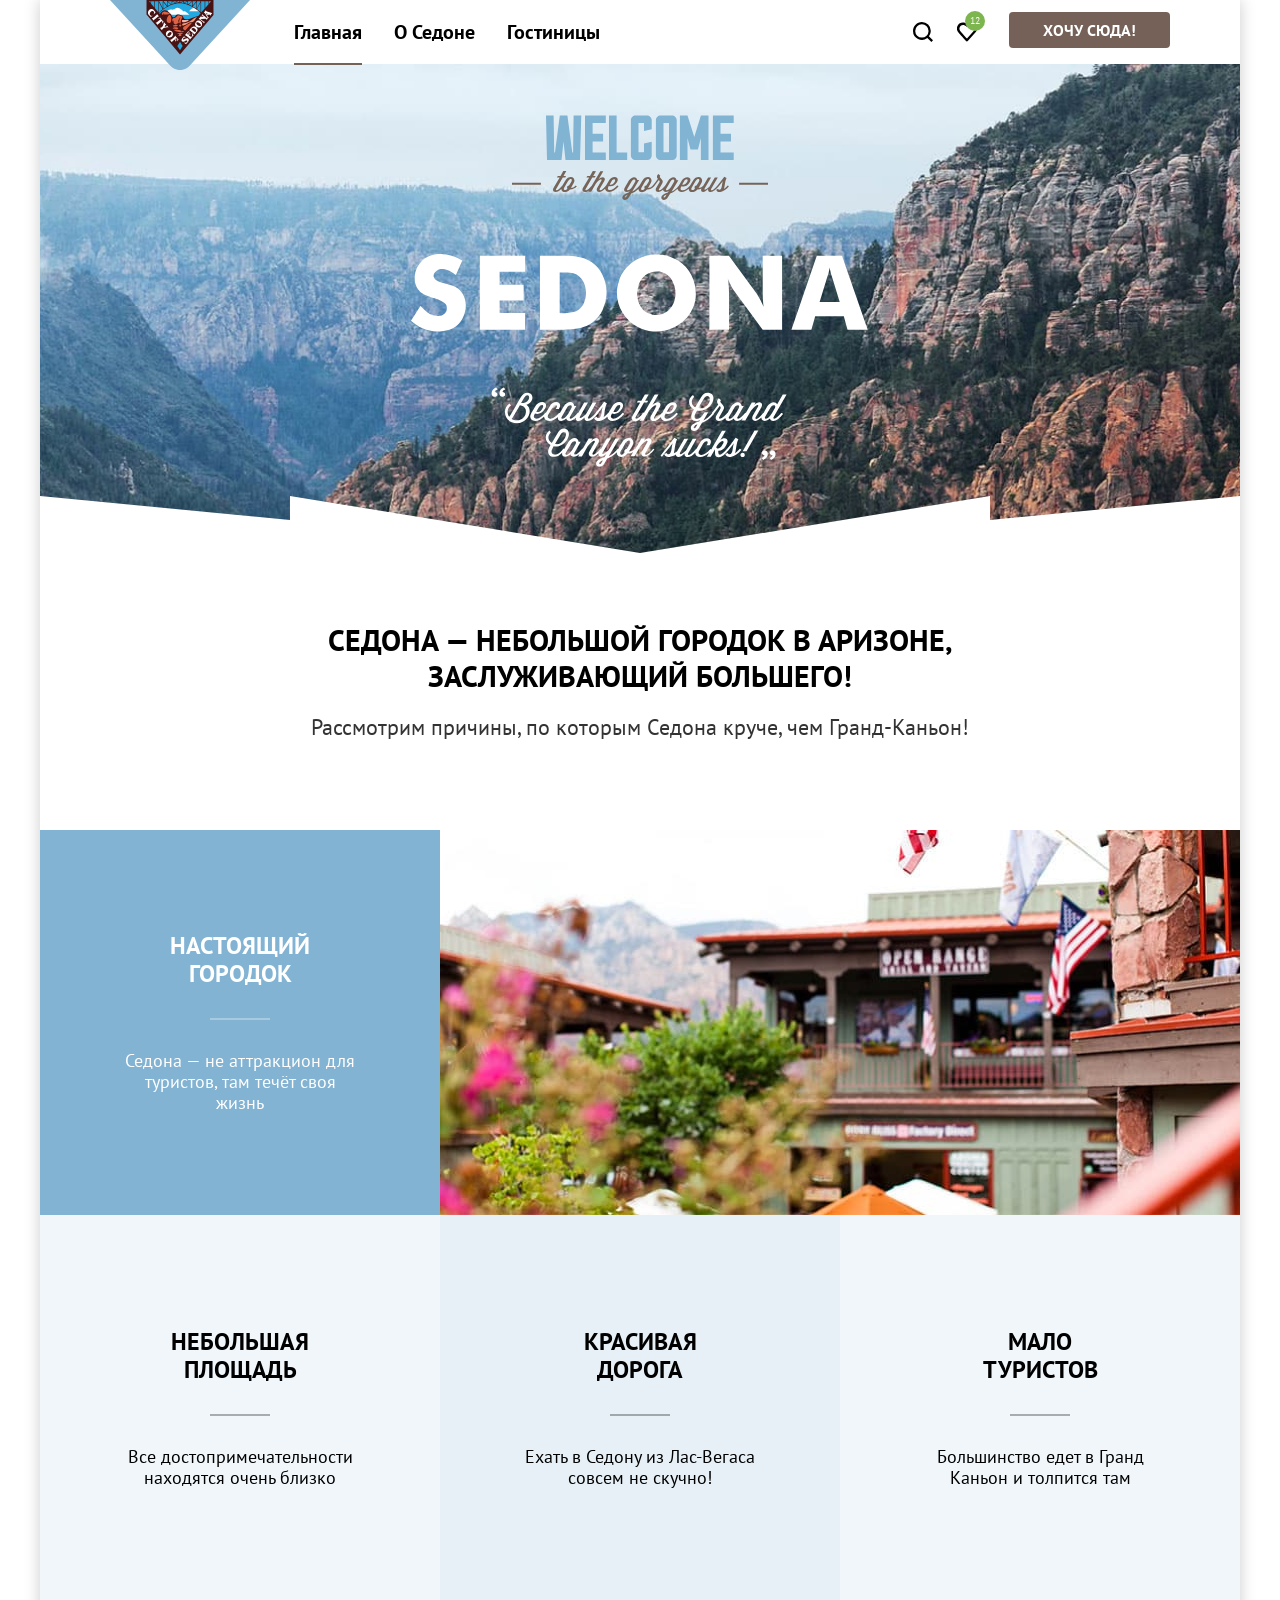
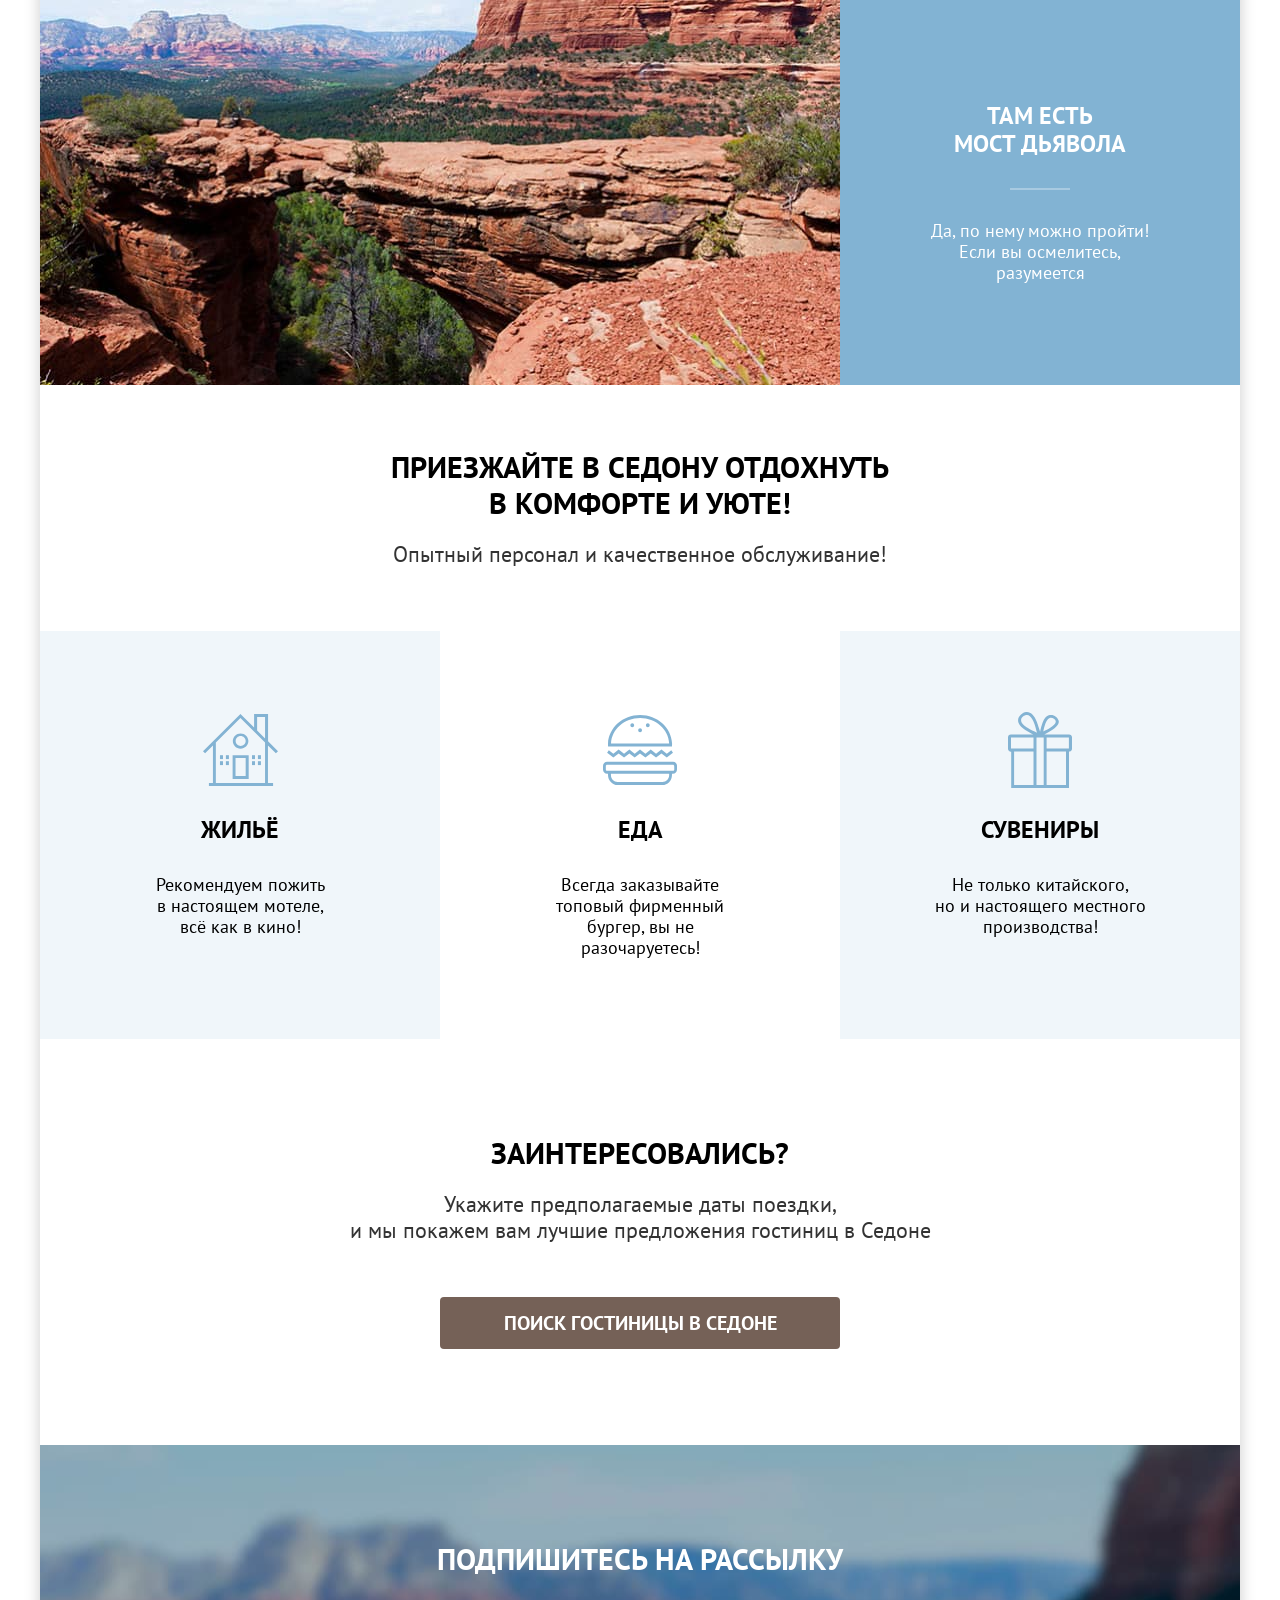
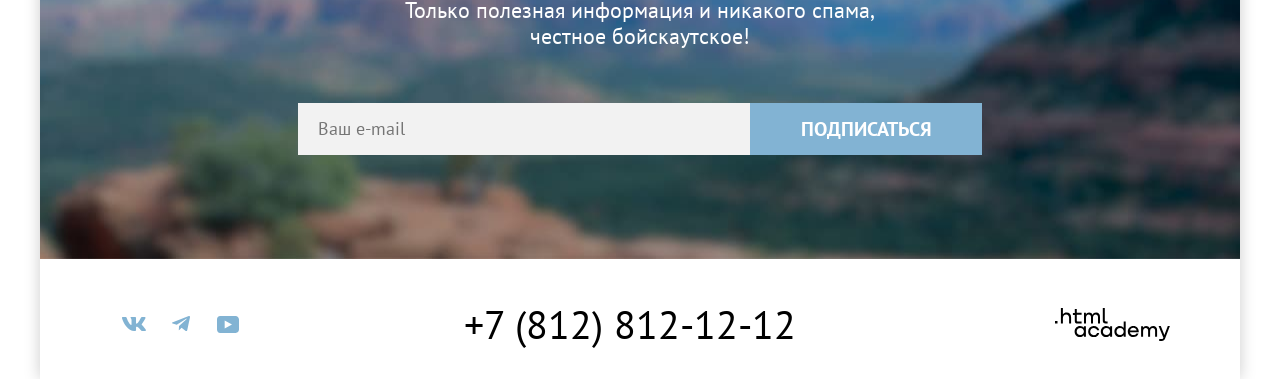
==== commit 9e718f31: "Добавила декоративные элементы" ====
--- a/index.html
+++ b/index.html
@@ -3,178 +3,211 @@
 
   <head>
     <meta charset="utf-8">
+    <link rel="icon" href="favicon.ico" sizes="32x32">
     <title>Седона</title>
     <link rel="stylesheet" href="styles/styles.css">
   </head>
 
   <body>
     <!--Шапка-->
-  <div class="container">
-    <header class="main-header">
-      <!--Навигация-->
-      <nav class="navigation">
-        <a class="navigation-logo" href="index.html" aria-current="page">
-          <img class="page-header-logo" src="images/logo.svg" width="140" height="70" alt="Логотип Седоны">
-        </a>
-        <ul class="navigation-list">
-          <li class="navigation-item current-link">
-            <a class="navigation-link" href="index.html" aria-current="page">Главная</a>
-          </li>
-
-          <li class="navigation-item">
-            <a class="navigation-link" href="#">О Седоне</a>
-          </li>
-
-          <li class="navigation-item">
-            <a class="navigation-link" href="catalog.html">Гостиницы</a>
-          </li>
-
-        </ul>
-        <!--Пользовательская навигация-->
-        <ul class="navigation-user">
-          <li class="navigation-item">
-            <a class="navigation-link" href="#">
-              <span class="visually-hidden">Поиск</span>
-            </a>
-          </li>
-          <li class="navigation-item">
-            <a class="navigation-link" href="#">
-              <span class="visually-hidden">Избранное</span>
-              <span class="favorite-count">12</span>
-            </a>
-          </li>
-          <li class="navigation-item">
-            <button class="button-desired" type="button">Хочу сюда!</button>
-          </li>
-        </ul>
-      </nav>
-    </header>
-    <!--Основное содержание-->
-    <main class="main-index">
-      <!--Приветствие-->
-      <section class="hero">
-        <h1 class="visually-hidden">Отели города Седона</h1>
-        <img class="image" src="images/welcome.svg" width="1200" height="485" alt="Welcome to the gorgeous Sedona, because the Grand Canyon sucks">
-      </section>
-      <!--Преимущества-->
-      <section class="advantages-block">
-        <h2 class="lead">Седона — небольшой городок в Аризоне,<br>заслуживающий большего!</h2>
-        <p class="desc">Рассмотрим причины, по которым Седона круче, чем Гранд-Каньон!</p>
-      </section>
-
-      <section class="advantages">
-
-        <h2 class="visually-hidden">Преимущества</h2>
-        <ul class="advantages-list">
-          <li class="advantages-item pictures">
-            <div class="advantages-text">
-            <h3 class="advantages-title">Настоящий<br> городок</h3>
-            <p class="advantages-description">Седона — не аттракцион для туристов, там течёт своя жизнь</p>
-            </div>
-            <img class="advantages-img" src="images/street-sedona.jpg" width="800" height="385" alt="Улица Седоны">
-          </li>
-
-          <li class="advantages-item">
-            <h3 class="advantages-title">Небольшая<br> площадь</h3>
-            <p class="advantages-description">Все достопримечательности находятся очень близко</p>
-          </li>
-
-          <li class="advantages-item light-blue">
-            <h3 class="advantages-title">Красивая<br> дорога</h3>
-            <p class="advantages-description">Ехать в Седону из Лас-Вегаса совсем не скучно!</p>
-          </li>
-
-          <li class="advantages-item">
-            <h3 class="advantages-title">Мало<br> туристов</h3>
-            <p class="advantages-description">Большинство едет в Гранд Каньон и толпится там</p>
-          </li>
-
-          <li class="advantages-item pictures">
-            <img class = "advantages-img" src="images/devils-bridge.jpg" width="800" height="385" alt="Мост дьявола">
-            <div class="advantages-text">
-            <h3 class="advantages-title">Там есть мост дьявола</h3>
-            <p class="advantages-description">Да, по нему можно пройти! Если вы осмелитесь, разумеется</p>
-            </div>
-          </li>
-
-        </ul>
-      </section>
-      <!--Сервис-->
-      <section class="service">
-        <div class="service-text">
-        <h2 class="lead">Приезжайте в Седону отдохнуть<br> в комфорте и уюте!</h2>
-        <p class="desc">Опытный персонал и качественное обслуживание!</p>
+    <div class="container">
+      <header class="main-header">
+        <!--Навигация-->
+        <nav class="navigation">
+          <a class="navigation-logo" href="index.html" aria-current="page">
+            <img class="page-header-logo" src="images/logo.svg" width="140" height="70" alt="Логотип Седоны">
+          </a>
+          <ul class="navigation-list">
+            <li class="navigation-item current-link">
+              <a class="navigation-link" href="index.html" aria-current="page">Главная</a>
+            </li>
+
+            <li class="navigation-item">
+              <a class="navigation-link" href="#">О Седоне</a>
+            </li>
+
+            <li class="navigation-item">
+              <a class="navigation-link" href="catalog.html">Гостиницы</a>
+            </li>
+
+          </ul>
+          <!--Пользовательская навигация-->
+          <ul class="navigation-user">
+            <li class="navigation-item">
+              <a class="navigation-link navigation-link-search" href="#">
+                <span class="visually-hidden">Поиск</span>
+              </a>
+            </li>
+            <li class="navigation-item">
+              <a class="navigation-link navigation-link-favorite" href="#">
+                <span class="visually-hidden">Избранное</span>
+                <span class="favorite-count">12</span>
+              </a>
+            </li>
+            <li class="navigation-item">
+              <button class="button-desired" type="button">Хочу сюда!</button>
+            </li>
+          </ul>
+        </nav>
+      </header>
+      <!--Основное содержание-->
+      <main class="main-index">
+        <!--Приветствие-->
+        <section class="hero">
+          <h1 class="visually-hidden">Отели города Седона</h1>
+          <img class="image" src="images/welcome.svg" width="1200" height="485"
+            alt="Welcome to the gorgeous Sedona, because the Grand Canyon sucks">
+        </section>
+        <!--Преимущества-->
+        <section class="advantages-block">
+          <h2 class="lead">Седона — небольшой городок в Аризоне,<br>заслуживающий большего!</h2>
+          <p class="desc">Рассмотрим причины, по которым Седона круче, чем Гранд-Каньон!</p>
+        </section>
+
+        <section class="advantages">
+
+          <h2 class="visually-hidden">Преимущества</h2>
+          <ul class="advantages-list">
+            <li class="advantages-item pictures">
+              <div class="advantages-text">
+                <h3 class="advantages-title">Настоящий<br> городок</h3>
+                <div class="advantages-divider"></div>
+                <p class="advantages-description">Седона — не аттракцион для туристов, там течёт своя жизнь</p>
+              </div>
+              <img class="advantages-img" src="images/street-sedona.jpg" width="800" height="385" alt="Улица Седоны">
+            </li>
+
+            <li class="advantages-item">
+              <h3 class="advantages-title">Небольшая<br> площадь</h3>
+              <div class="advantages-divider"></div>
+              <p class="advantages-description">Все достопримечательности находятся очень близко</p>
+            </li>
+
+            <li class="advantages-item light-blue">
+              <h3 class="advantages-title">Красивая<br> дорога</h3>
+              <div class="advantages-divider"></div>
+              <p class="advantages-description">Ехать в Седону из Лас-Вегаса совсем не скучно!</p>
+            </li>
+
+            <li class="advantages-item">
+              <h3 class="advantages-title">Мало<br> туристов</h3>
+              <div class="advantages-divider"></div>
+              <p class="advantages-description">Большинство едет в Гранд Каньон и толпится там</p>
+            </li>
+
+            <li class="advantages-item pictures">
+              <img class="advantages-img" src="images/devils-bridge.jpg" width="800" height="385" alt="Мост дьявола">
+              <div class="advantages-text">
+                <h3 class="advantages-title">Там есть<br> мост дьявола</h3>
+                <div class="advantages-divider"></div>
+                <p class="advantages-description">Да, по нему можно пройти! Если вы осмелитесь, разумеется</p>
+              </div>
+            </li>
+
+          </ul>
+        </section>
+        <!--Сервис-->
+        <section class="service">
+          <div class="service-text">
+            <h2 class="lead">Приезжайте в Седону отдохнуть<br> в комфорте и уюте!</h2>
+            <p class="desc">Опытный персонал и качественное обслуживание!</p>
+          </div>
+          <ul class="service-list">
+            <li class="service-item">
+              <div class="service-house"></div>
+              <h3 class="service-title">Жильё</h3>
+              <p class="service-description">Рекомендуем пожить<br> в настоящем мотеле,<br> всё как в кино!</p>
+            </li>
+
+            <li class="service-item white">
+              <div class="service-food"></div>
+              <h3 class="service-title">Еда</h3>
+              <p class="service-description">Всегда заказывайте<br> топовый фирменный бургер, вы не разочаруетесь!</p>
+            </li>
+
+            <li class="service-item">
+              <div class="service-souvenir"></div>
+              <h3 class="service-title">Сувениры</h3>
+              <p class="service-description">Не только китайского,<br> но и настоящего местного производства!</p>
+            </li>
+
+          </ul>
+        </section>
+
+        <section class="call-to-action">
+          <h2 class="lead">Заинтересовались?</h2>
+          <p class="desc">Укажите предполагаемые даты поездки,<br> и мы покажем вам лучшие предложения гостиниц в Седоне
+          </p>
+          <a class="button-search" href="#">Поиск гостиницы в Седоне</a>
+        </section>
+      </main>
+
+      <!--Подвал-->
+
+      <!--Подписка-->
+      <footer class="main-footer">
+        <section class="subscribe">
+          <h2 class="lead">Подпишитесь на рассылку</h2>
+          <p class="desc-white">Только полезная информация и никакого спама,<br> честное бойскаутское!</p>
+          <form class="subscribe-form" action="https://echo.htmlacademy.ru/" method="post">
+            <label class="visually-hidden" for="subscribe-email">Введите Ваш Email</label>
+            <input class="field" placeholder="Ваш e-mail" type="email" id="subscribe-email" name="subscribe-email">
+            <button class="button-subscribe" type="submit">Подписаться</button>
+          </form>
+        </section>
+        <!--Социальные сети-->
+        <div class="info">
+          <section class="footer-social">
+            <h2 class="visually-hidden">Социальные сети</h2>
+            <ul class="social-list">
+              <li class="social-item">
+                <a class="button-social" href="#">
+                  <svg class="social-icon" xmlns="http://www.w3.org/2000/svg" width="24" height="14" fill="none"
+                    viewBox="0 0 24 14">
+                    <path fill="currentColor" fill-rule="evenodd"
+                      d="M23.45.95c.17-.55 0-.95-.8-.95h-2.62c-.67 0-.98.35-1.14.73 0 0-1.34 3.2-3.23 5.27-.61.6-.89.8-1.22.8-.17 0-.42-.2-.42-.74V.95c0-.66-.18-.95-.74-.95H9.15c-.42 0-.67.3-.67.6 0 .61.95.76 1.05 2.5v3.8c0 .84-.16.99-.5.99-.88 0-3.05-3.21-4.33-6.89-.25-.71-.5-1-1.17-1H.9C.15 0 0 .35 0 .73c0 .68.89 4.07 4.14 8.55C6.32 12.34 9.38 14 12.16 14c1.67 0 1.88-.37 1.88-1v-2.32c0-.73.16-.88.69-.88.38 0 1.05.2 2.61 1.67C19.11 13.22 19.4 14 20.41 14h2.62c.75 0 1.13-.37.91-1.1-.24-.72-1.09-1.77-2.21-3.02-.62-.7-1.53-1.47-1.81-1.86-.4-.49-.28-.7 0-1.14 0 0 3.2-4.43 3.53-5.93"
+                      clip-rule="evenodd" />
+                  </svg>
+                  <span class="visually-hidden">ВКонтакте</span>
+                </a>
+              </li>
+
+              <li class="social-item">
+                <a class="button-social" href="#">
+                  <svg class="social-icon" xmlns="http://www.w3.org/2000/svg" width="18" height="16" fill="none"
+                    viewBox="0 0 18 16">
+                    <path fill="currentColor"
+                      d="M16.79.1.84 6.25c-1.09.43-1.08 1.04-.2 1.31l4.1 1.28 9.47-5.98c.44-.27.85-.12.52.18L7.05 9.96l-.28 4.22c.41 0 .6-.19.83-.41l1.99-1.93 4.13 3.05c.77.42 1.31.2 1.5-.7l2.72-12.8c.28-1.12-.43-1.62-1.16-1.3" />
+                  </svg>
+                  <span class="visually-hidden">Телеграм</span>
+                </a>
+              </li>
+
+              <li class="social-item">
+                <a class="button-social" href="#">
+                  <svg class="social-icon" xmlns="http://www.w3.org/2000/svg" width="22" height="17" fill="none"
+                    viewBox="0 0 22 17">
+                    <path fill="currentColor"
+                      d="M18.6 0H3.18C1.31 0 0 1.6 0 3.4v10.1C0 15.4 1.31 17 3.17 17h15.66c1.64 0 3.17-1.6 3.17-3.4V3.4C21.78 1.6 20.47 0 18.6 0M7.67 12.54V4.46L15 8.5z" />
+                  </svg>
+                  <span class="visually-hidden">Ютуб</span>
+                </a>
+              </li>
+
+            </ul>
+          </section>
+          <!--Контакты-->
+          <a class="contacts-phone" href="tel:88128121212">+7 (812) 812-12-12</a>
+          <a class="htmlacademy-link" href="https://htmlacademy.ru/intensive/htmlcss">
+            <svg xmlns="http://www.w3.org/2000/svg" width="115" height="33" fill="none" viewBox="0 0 115 33">
+              <path fill="currentColor"
+                d="M0 12.9v2.6h2.5v-2.6zM11.6 4.5c-1.6 0-2.8.7-3.6 1.7h-.1V0h-2v15.5h2v-5.3c0-2.1 1.3-3.6 3.3-3.6 1.8 0 2.9 1.4 2.9 3.2v5.7h2V9.4c.1-3-1.8-4.9-4.5-4.9M26.6 4.8h-4.8V1.1h-2v3.8h-1.9v2h1.9v6c0 1.7 1 2.7 2.7 2.7h4.1v-2h-3.7c-.7 0-1.1-.4-1.1-1.1V6.8h4.8zM41.1 4.6c-1.6 0-2.9.8-3.5 2.1h-.1c-.6-1.2-1.8-2.1-3.4-2.1-1.4 0-2.5.8-3.1 1.8h-.1V4.8H29v10.6h2V10c0-2 1-3.5 2.6-3.5 1.5 0 2.4 1 2.4 2.6v6.3h2V9.8c0-2.4 1.4-3.3 2.6-3.3 1.5 0 2.4 1 2.4 2.6v6.3h2V8.9c.1-2.5-1.4-4.3-3.9-4.3M47.8 12.7c0 1.7 1 2.7 2.8 2.7h2v-2h-1.7c-.7 0-1.1-.4-1.1-1.1V0h-2zM28.9 19.7c-.9-1.1-2.2-1.8-3.9-1.8-3.1 0-5.4 2.3-5.4 5.6s2.3 5.6 5.4 5.6c1.8 0 3-.8 3.8-1.9h.1v1.6h2V18.2h-2zm-3.6 7.4c-2.2 0-3.6-1.6-3.6-3.6s1.4-3.6 3.6-3.6 3.6 1.6 3.6 3.6c0 1.9-1.4 3.6-3.6 3.6M44.2 22c-.5-2.4-2.6-4.1-5.4-4.1a5.4 5.4 0 0 0-5.6 5.6c0 3.1 2.2 5.6 5.6 5.6 2.8 0 4.9-1.8 5.4-4.2h-2.1a3.4 3.4 0 0 1-3.3 2.3c-2.2 0-3.6-1.6-3.6-3.6s1.4-3.6 3.6-3.6c1.6 0 2.8 1 3.3 2.2h2.1zM55.1 19.7c-.9-1.1-2.2-1.8-3.9-1.8-3.1 0-5.4 2.3-5.4 5.6s2.3 5.6 5.4 5.6c1.8 0 3-.8 3.8-1.9h.1v1.6h2V18.2h-2zm-3.6 7.4c-2.2 0-3.6-1.6-3.6-3.6s1.4-3.6 3.6-3.6 3.6 1.6 3.6 3.6c0 1.9-1.5 3.6-3.6 3.6M68.7 19.8c-.9-1.1-2.2-1.9-3.9-1.9-3.1 0-5.4 2.3-5.4 5.6s2.2 5.6 5.4 5.6c1.7 0 3-.8 3.8-1.8h.1v1.5h2V13.4h-2zm-3.6 7.3c-2.2 0-3.6-1.6-3.6-3.6s1.4-3.6 3.6-3.6 3.6 1.6 3.6 3.6c-.1 2-1.5 3.6-3.6 3.6M78.3 17.9c-3.3 0-5.5 2.5-5.5 5.6 0 3 2.1 5.6 5.5 5.6 2.5 0 4.5-1.3 5.2-3.6h-2.1c-.5 1-1.6 1.6-3 1.6-1.9 0-3.3-1.3-3.4-2.9h8.8c.2-3.6-2-6.3-5.5-6.3m0 1.9c1.7 0 3 1 3.3 2.6h-6.5c.3-1.5 1.5-2.6 3.2-2.6M98.2 17.9c-1.6 0-2.9.8-3.6 2h-.1c-.6-1.2-1.8-2-3.4-2-1.4 0-2.5.7-3.1 1.8v-1.5h-1.9v10.6h2v-5.4c0-2 1-3.4 2.6-3.5 1.5 0 2.4 1 2.4 2.6v6.3h2v-5.6c0-2.4 1.4-3.3 2.6-3.3 1.5 0 2.4 1 2.4 2.6v6.3h2v-6.5c.1-2.6-1.4-4.4-3.9-4.4M109.4 27l-3.6-8.9h-2.2l4.8 11.6c-.3.9-.7 1.2-1.7 1.2h-2.5v2h2.5c1.8 0 2.8-.8 3.5-2.6l4.7-12.2h-2.1z" />
+            </svg>
+            <span class="visually-hidden">HTML-Academy</span></a>
         </div>
-        <ul class="service-list">
-          <li class="service-item">
-            <h3 class="service-title">Жильё</h3>
-            <p class="service-description">Рекомендуем пожить<br> в настоящем мотеле, всё как в кино!</p>
-          </li>
-
-          <li class="service-item white">
-            <h3 class="service-title">Еда</h3>
-            <p class="service-description">Всегда заказывайте<br> топовый фирменный бургер, вы не разочаруетесь!</p>
-          </li>
-
-          <li class="service-item">
-            <h3 class="service-title">Сувениры</h3>
-            <p class="service-description">Не только китайского,<br> но и настоящего местного производства!</p>
-          </li>
-
-        </ul>
-      </section>
-
-      <section class="call-to-action">
-        <h2 class="lead">Заинтересовались?</h2>
-        <p class="desc">Укажите предполагаемые даты поездки, и мы покажем вам лучшие предложения гостиниц в Седоне</p>
-        <a class="button-search" href="#">Поиск гостиницы в Седоне</a>
-      </section>
-    </main>
-
-    <!--Подвал-->
-
-    <!--Подписка-->
-    <footer class="main-footer">
-      <section class="subscribe">
-        <h2 class="lead">Подпишитесь на рассылку</h2>
-        <p class="desc">Только полезная информация и никакого спама,<br> честное бойскаутское!</p>
-        <form class="subscribe-form" action="https://echo.htmlacademy.ru/" method="post">
-          <label class="visually-hidden" for="subscribe-email">Введите Ваш Email</label>
-          <input class="field" placeholder="Ваш e-mail" type="email" id="subscribe-email" name="subscribe-email">
-          <button class="button-subscribe" type="submit">Подписаться</button>
-        </form>
-      </section>
-      <!--Социальные сети-->
-    <div class="info">
-      <section class="footer-social">
-        <h2 class="visually-hidden">Социальные сети</h2>
-        <ul class="social-list">
-          <li class="social-item">
-            <a class="button-social" href="#">
-              <span class="visually-hidden">ВКонтакте</span>
-            </a>
-          </li>
-
-          <li class="social-item">
-            <a class="button-social" href="#">
-              <span class="visually-hidden">Телеграм</span>
-            </a>
-          </li>
-
-          <li class="social-item">
-            <a class="button-social" href="#">
-              <span class="visually-hidden">Ютуб</span>
-            </a>
-          </li>
-
-        </ul>
-      </section>
-      <!--Контакты-->
-      <a class="contacts-phone" href="tel:88128121212">+7 (812) 812-12-12</a>
-      <a class="htmlacademy-link" href="https://htmlacademy.ru/intensive/htmlcss">.html academy</a>
+      </footer>
     </div>
-    </footer>
-  </div>
 
   </body>
+
 </html>
--- a/styles/styles.css
+++ b/styles/styles.css
@@ -61,6 +61,7 @@
   max-width: 1200px;
   margin: 0 auto;
   text-align: center;
+  box-shadow: 0 0 15px #CCCCCC;
 }
 
 /*Шапка*/
@@ -92,7 +93,7 @@
 
 }
 
-.navigation-user  {
+.navigation-user {
   display: flex;
   flex-wrap: wrap;
   justify-content: flex-end;
@@ -103,6 +104,7 @@
 }
 
 .navigation-link {
+  position: relative;
   display: block;
   padding: 20px 16px;
   font-family: "PT Sans", sans-serif;
@@ -115,6 +117,56 @@
   text-decoration: none;
 }
 
+.current-link .navigation-link::after {
+  content: '';
+  position: absolute;
+  bottom: -1px;
+  left: 50%;
+  transform: translateX(-50%);
+  width: 68%;
+  height: 2px;
+  background-color: #756257;
+}
+
+.navigation-link-search {
+  display: block;
+  width: 44px;
+  height: 64px;
+  background-image: url(../images/decor/search.svg);
+  background-size: 20px 20px;
+  background-position: center;
+  background-repeat: no-repeat;
+}
+
+.navigation-link-favorite {
+  position: relative;
+  display: block;
+  width: 44px;
+  height: 64px;
+  background-image: url(../images/decor/heart.svg);
+  background-size: 20px 20px;
+  background-position: center;
+  background-repeat: no-repeat;
+}
+
+.favorite-count {
+  position: absolute;
+  top: 11px;
+  right: 4px;
+  display: flex;
+  justify-content: center;
+  align-items: center;
+  width: 20px;
+  height: 20px;
+  font-family: "PT Sans", sans-serif;
+  font-weight: 400;
+  font-size: 10px;
+  line-height: 10px;
+  color: #ffffff;
+  background-color: #7DB54F;
+  border-radius: 50%;
+}
+
 .info {
   display: flex;
   justify-content: space-between;
@@ -125,7 +177,7 @@
 }
 
 .footer-social {
-  width: 200px;
+  width: 300px;
 }
 
 .social-list {
@@ -134,17 +186,56 @@
   list-style-type: none;
   margin: 0;
   padding: 0;
-  gap: 13px;
+}
+
+.button-social {
+  display: flex;
+  align-items: center;
+  justify-content: center;
+  width: 47px;
+  height: 40px;
+}
+
+.social-icon {
+  color: #82B3D3;
+}
+
+.social-icon:hover,
+.social-icon:focus {
+  color: #68A2CA;
+}
+
+.social-icon:active {
+  color: #68A2CA;
+  opacity: 0.3;
 }
 
 .contacts-phone {
   width: 400px;
   margin: 0 auto;
+  font-size: 40px;
+  line-height: 40px;
+  font-weight: 400;
+  color: #000000;
+  text-decoration: none;
 }
 
 .htmlacademy-link {
-  width: 115px;
   margin-left: auto;
+  width: 300px;
+  display: flex;
+  color: #000000;
+  justify-content: flex-end;
+}
+
+.htmlacademy-link:hover,
+.htmlacademy-link:focus {
+  color: #756257;
+}
+
+.htmlacademy-link:active {
+  color: #756257;
+  opacity: 0.3;
 }
 
 .visually-hidden {
@@ -170,7 +261,7 @@
 }
 
 .image {
-  margin:auto;
+  margin: auto;
   padding-top: 51px;
   padding-bottom: 82px;
 }
@@ -178,6 +269,7 @@
 .advantages-block {
   margin: 0;
   padding: 69px 270px;
+  margin-bottom: 21px;
 }
 
 .button-desired {
@@ -186,27 +278,50 @@
   font-size: 16px;
   line-height: 20px;
   text-align: center;
-  color:#ffffff;
+  color: #ffffff;
   background-color: #756157;
   text-transform: uppercase;
   padding: 8px 34px;
-  margin: 12px 0;
+  margin: 12px 0 12px 20px;
   border: 0;
-}
+  border-radius: 4px;
+}
+
+.button-desired:hover,
+.button-desired:focus {
+  background-color: #615048;
+}
+
+.button-desired:active {
+  color: #9E9089;
+}
+
+.button-desired:disabled {
+  background-color: #E5E5E5;
+}
+
 .lead {
   font-weight: 700;
   font-size: 30px;
   line-height: 36px;
   text-transform: uppercase;
   margin: 0;
-  margin-bottom: 25px;
-}
-
-.desc {
+  margin-bottom: 20px;
+}
+
+.desc,
+.desc-white {
   font-size: 22px;
   line-height: 26px;
+  margin: 0;
+}
+
+.desc {
   color: #333333;
-  margin: 0;
+}
+
+.desc-white {
+  color: #ffffff;
 }
 
 .advantages-list {
@@ -216,12 +331,11 @@
   margin: 0 auto;
   padding: 0;
   list-style-type: none;
-  margin-bottom: 64px;
 }
 
 .advantages-item {
   margin: 0;
-  padding: 102px 85px;
+  padding: 112.5px 85px;
   box-sizing: content-box;
   flex: 1;
 }
@@ -249,11 +363,26 @@
   line-height: 28px;
   text-transform: uppercase;
   margin: 0;
-  margin-bottom: 30px;
-  padding-bottom: 30px;
-}
-
-.advantages-list,.service-list {
+}
+
+.pictures .advantages-divider {
+  width: 60px;
+  height: 2px;
+  margin: 30px auto;
+  background-color: #FFFFFF;
+  opacity: 0.3;
+}
+
+.advantages-divider {
+  width: 60px;
+  height: 2px;
+  margin: 30px auto;
+  background-color: #000000;
+  opacity: 0.3;
+}
+
+.advantages-list,
+.service-list {
   background-color: #F0F6FA;
 }
 
@@ -280,9 +409,42 @@
   margin-bottom: 30px;
 }
 
-.service-item{
-  margin: 0;
-  padding: 183px 85px 60px 85px;
+.service-house {
+  display: block;
+  width: 75px;
+  height: 76px;
+  background-image: url(../images/decor/house.svg);
+  background-size: 75px 72px;
+  background-position: center;
+  background-repeat: no-repeat;
+  margin: 0 auto 28px auto;
+}
+
+.service-food {
+  display: block;
+  width: 75px;
+  height: 76px;
+  background-image: url(../images/decor/food.svg);
+  background-size: 74px 70px;
+  background-position: center;
+  background-repeat: no-repeat;
+  margin: 0 auto 28px auto;
+}
+
+.service-souvenir {
+  display: block;
+  width: 75px;
+  height: 76px;
+  background-image: url(../images/decor/present.svg);
+  background-size: 64px 76px;
+  background-position: center;
+  background-repeat: no-repeat;
+  margin: 0 auto 28px auto;
+}
+
+.service-item {
+  margin: 0;
+  padding: 81px 85px;
   box-sizing: content-box;
   flex: 1;
 }
@@ -318,7 +480,21 @@
   text-transform: uppercase;
   margin: 54px auto 0;
   padding: 8px 50px;
-  width: 376px;
+  width: 400px;
+  border-radius: 4px;
+}
+
+.button-search:hover,
+.button-search:focus {
+  background-color: #615048;
+}
+
+.button-search:active {
+  color: #9E9089;
+}
+
+.button-search:disabled {
+  background-color: #E5E5E5;
 }
 
 .subscribe {
@@ -367,15 +543,20 @@
   color: #ffffff;
 }
 
-.contacts-phone {
-  width: 400px;
-  margin: 0 auto;
-  font-size: 40px;
-  line-height: 40px;
-  font-weight: 400;
-  color: #000000;
-  text-decoration: none;
-}
+.button-subscribe:hover,
+.button-subscribe:focus {
+  background-color: #68A2CA;
+}
+
+.button-subscribe:active {
+  background-color: #82B3D3;
+  color: #A7CAE0;
+}
+
+.button-subscribe:disabled {
+  background-color: #E5E5E5;
+}
+
 
 /*catalog*/
 .filters {
@@ -392,8 +573,8 @@
 .head-main {
   display: flex;
   flex-wrap: wrap;
-  width: 1060px;
-  margin: 0 auto;
+  width: 1200px;
+  margin: 0;
   padding: 35px 70px 70px 70px;
 }
 
@@ -412,6 +593,19 @@
   margin-bottom: 40px;
   padding: 0;
   list-style-type: none;
+  gap: 10px;
+}
+
+.breadcrumbs-item:not(:last-child)::after {
+  content: '';
+  display: inline-block;
+  width: 6px;
+  height: 10px;
+  margin: 0 10px;
+  background-image: url(../images/decor/arrow.svg);
+  background-size: contain;
+  background-repeat: no-repeat;
+  background-position: center;
 }
 
 .breadcrumbs-item {
@@ -420,10 +614,19 @@
 }
 
 .breadcrumbs-link {
+  display: inline-block;
   font-size: 16px;
   line-height: 21px;
   color: #ffffff;
   text-decoration: none;
+}
+
+.breadcrumbs-link:hover {
+  opacity: 0.6;
+}
+
+.breadcrumbs-link:active {
+  opacity: 0.3;
 }
 
 .catalog-filter {
@@ -473,7 +676,7 @@
 }
 
 .catalog-filter-item {
-  line-height: 23px;
+  padding-bottom: 16px;
 }
 
 .catalog-inputs {
@@ -497,6 +700,7 @@
   line-height: 24px;
   color: #000000;
   width: 143px;
+  border-radius: 4px 0 0 4px;
 }
 
 .catalog-max {
@@ -510,6 +714,7 @@
   line-height: 24px;
   color: #000000;
   width: 143px;
+  border-radius: 0 4px 4px 0;
 }
 
 .from-to {
@@ -522,7 +727,7 @@
 
 .before-to {
   position: relative;
-  right: 45px;
+  right: 55px;
   top: 13px;
   color: #A9A9A9;
   line-height: 24px;
@@ -546,6 +751,21 @@
   margin: 0 auto 32px;
   padding: 8px 50px;
   border: none;
+  border-radius: 4px;
+}
+
+.catalog-submit:hover,
+.catalog-submit:focus {
+  background-color: #68A2CA;
+}
+
+.catalog-submit:active {
+  background-color: #82B3D3;
+  color: #A7CAE0;
+}
+
+.catalog-submit:disabled {
+  background-color: #E5E5E5;
 }
 
 .catalog-reset {
@@ -562,11 +782,14 @@
 }
 
 .select-control {
+  width: 292px;
   font-family: "PT Sans", sans-serif;
   font-weight: 700;
   font-size: 18px;
   line-height: 23px;
   color: #333333;
+  border: 2px solid #E5E5E5;
+  border-radius: 4px;
 }
 
 .search-result {
@@ -582,23 +805,73 @@
   margin: 0 138px 0 0;
 }
 
-.select-control {
-  width: 300px;
+.view-block {
+  margin-left: auto;
+  display: flex;
+  gap: 8px;
 }
 
 .view {
   width: 215px;
   margin-left: auto;
-}
-
-.hotel-list{
+  border: 2px solid #E5E5E5;
+  border-radius: 4px;
+}
+
+.view:hover {
+  border: 2px solid #000000;
+}
+
+.view:focus {
+  border: 2px solid #68A2CA;
+}
+
+.view:active {
+  border: 2px solid #000000;
+}
+
+.tile-view {
+  display: inline-block;
+  width: 48px;
+  height: 48px;
+  background-image: url(../images/decor/tile-view.svg);
+  background-size: 16px 14px;
+  background-position: center;
+  background-repeat: no-repeat;
+}
+
+.card-view {
+  display: inline-block;
+  width: 48px;
+  height: 48px;
+  background-image: url(../images/decor/card-view.svg);
+  background-size: 16px 14px;
+  background-position: center;
+  background-repeat: no-repeat;
+}
+
+.list-view {
+  display: inline-block;
+  width: 48px;
+  height: 48px;
+  background-image: url(../images/decor/card-view.svg);
+  background-size: 16px 14px;
+  background-position: center;
+  background-repeat: no-repeat;
+}
+
+.current-view {
+  border: 2px solid #000000;
+}
+
+.hotel-list {
   display: grid;
   grid-template-columns: repeat(3, 1fr);
   width: 1060px;
   text-align: left;
   gap: 20px;
   list-style-type: none;
-  margin: 0 auto 80px;
+  margin: 0 auto;
   padding: 0;
 }
 
@@ -614,6 +887,8 @@
   flex-direction: column;
   margin: 0;
   padding: 20px;
+  border: 2px solid #E5E5E5;
+  border-radius: 4px;
 }
 
 .hotel-card-image {
@@ -629,7 +904,7 @@
 }
 
 .hotel-card-title {
-  grid-column: 1 / -1; /* Это заставляет заголовок быть во всю ширину */
+  grid-column: 1 / -1;
   font-size: 24px;
   line-height: 28px;
   background-color: #ffffff;
@@ -665,10 +940,25 @@
   text-decoration: none;
   margin: 0;
   padding: 8px 26px;
+  border-radius: 4px;
+}
+
+.product-card-button:hover,
+.product-card-button:focus {
+  background-color: #615048;
+}
+
+.product-card-button:active {
+  color: #9E9089;
+}
+
+.product-card-button:disabled {
+  background-color: #E5E5E5;
 }
 
 .favorites {
   grid-column: 2 / 3;
+  font-weight: 700;
   font-family: "PT Sans", sans-serif;
   font-size: 16px;
   line-height: 20px;
@@ -678,10 +968,26 @@
   margin: 0;
   padding: 8px 18px;
   border: none;
+  border-radius: 4px;
+}
+
+.favorites:hover,
+.favorites:focus {
+  background-color: #68A2CA;
+}
+
+.favorites:active {
+  background-color: #82B3D3;
+  color: #A7CAE0;
+}
+
+.favorites:disabled {
+  background-color: #E5E5E5;
 }
 
 .favorites-active {
   grid-column: 2 / 3;
+  font-weight: 700;
   font-family: "PT Sans", sans-serif;
   font-size: 16px;
   line-height: 20px;
@@ -691,17 +997,74 @@
   margin: 0;
   padding: 8px 16px;
   border: none;
+  border-radius: 4px;
+}
+
+.favorites-active:hover,
+.favorites-active:focus {
+  background-color: #6C9E42;
+}
+
+.favorites-active:active {
+  background-color: #7DB54F;
+  color: #A4CB84;
+}
+
+.favorites-active:disabled {
+  background-color: #E5E5E5;
+}
+
+.four-stars {
+  grid-column: 1 / 2;
+  display: block;
+  width: 140px;
+  height: 37px;
+  background-image: url(../images/decor/four-stars.svg);
+  background-size: 140px 37px;
+  background-position: center;
+  background-repeat: no-repeat;
+}
+
+.three-stars {
+  grid-column: 1 / 2;
+  display: block;
+  width: 140px;
+  height: 37px;
+  background-image: url(../images/decor/three-stars.svg);
+  background-size: 140px 37px;
+  background-position: center;
+  background-repeat: no-repeat;
+}
+
+.two-stars {
+  grid-column: 1 / 2;
+  display: block;
+  width: 140px;
+  height: 37px;
+  background-image: url(../images/decor/two-stars.svg);
+  background-size: 140px 37px;
+  background-position: center;
+  background-repeat: no-repeat;
 }
 
 .hotel-card-rating {
-  grid-column: 1 / -1; /* Это заставляет рейтинг быть во всю ширину */
+  grid-column: 2 / -1;
+  width: 140px;
   justify-self: start;
   font-size: 16px;
   line-height: 20px;
   background-color: #F2F2F2;
   color: #333333;
   margin: 0;
-  padding: 8px 20px;
+  padding: 8px 23px;
+  border-radius: 4px;
+}
+
+.catalog-divider {
+  width: 1060px;
+  height: 1px;
+  margin: 40px auto;
+  background-color: #E5E5E5;
 }
 
 .pagination {
@@ -726,24 +1089,34 @@
   width: 60px;
   height: 60px;
   padding: 12px 20px;
- font-size: 20px;
- line-height: 36px;
- color: #ffffff;
- background-color: #82B3D3;
- text-decoration: none;
+  font-size: 20px;
+  line-height: 36px;
+  color: #ffffff;
+  background-color: #82B3D3;
+  text-decoration: none;
+}
+
+.pagination-link:hover:not(.pagination-current),
+.pagination-link:focus:not(.pagination-current) {
+  background-color: #68A2CA;
+}
+
+.pagination-link:active:not(.pagination-current) {
+  background-color: #82B3D3;
+  color: #A7CAE0;
 }
 
 .pagination-current {
- color: #000000;
- background-color: #f2f2f2;
+  color: #000000;
+  background-color: #f2f2f2;
 }
 
 .pagination-next {
- color: #000000;
+  color: #000000;
   background-color: #ffffff;
 }
 
 .catalog-subscribe {
-  margin:0;
+  margin: 0;
   padding: 96px 250px 104px;
 }
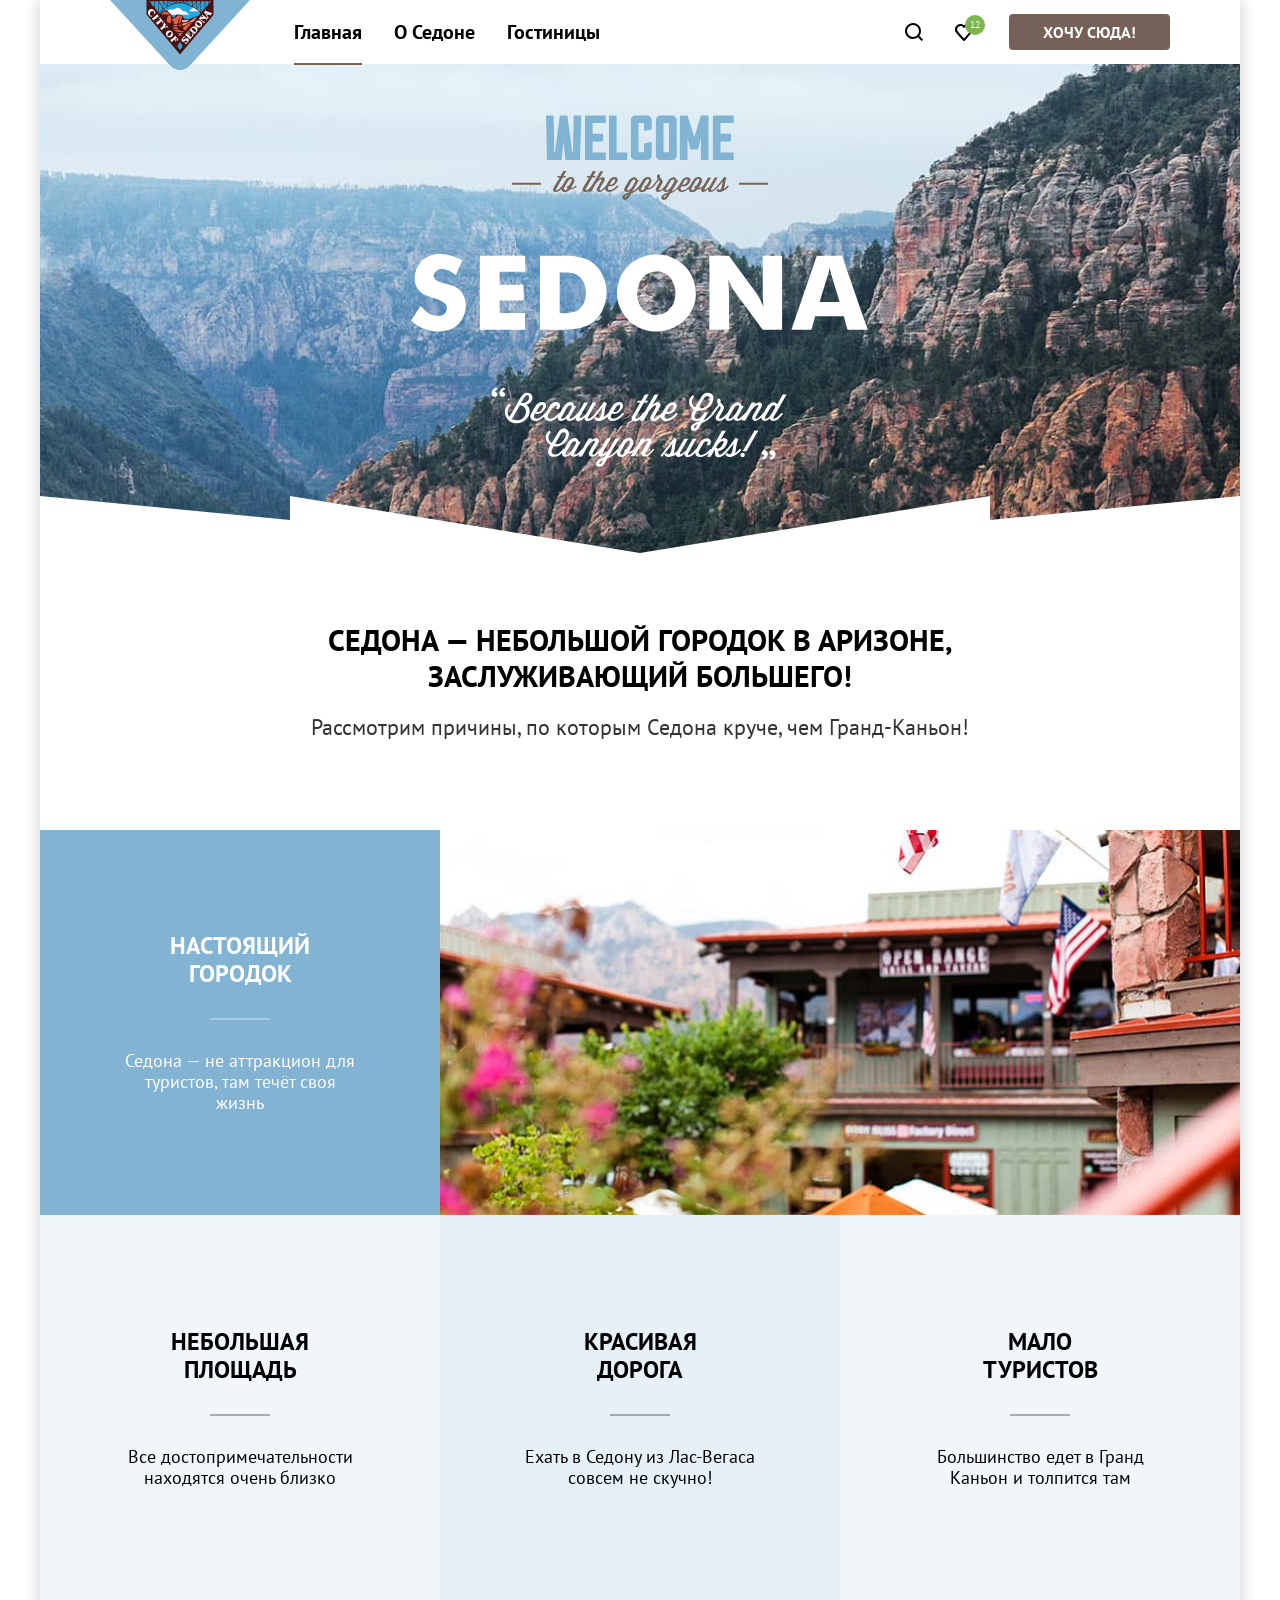
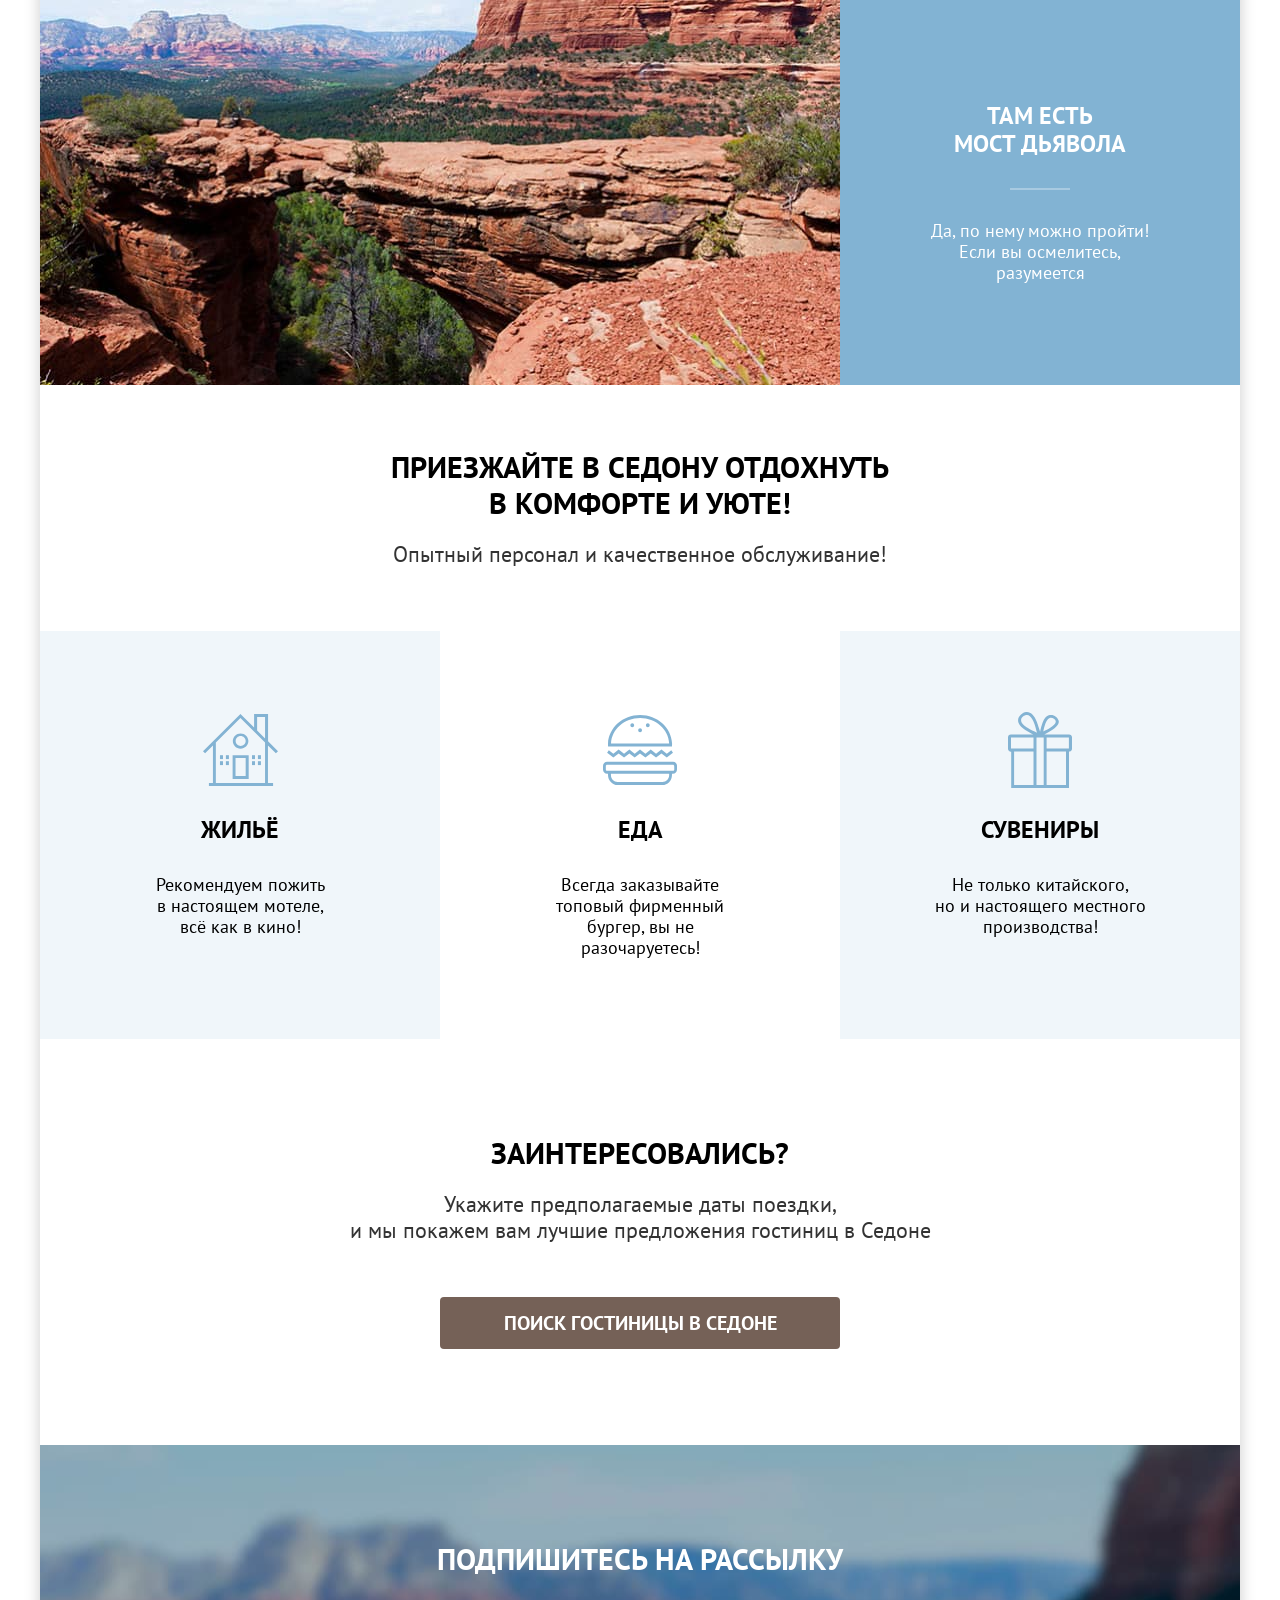
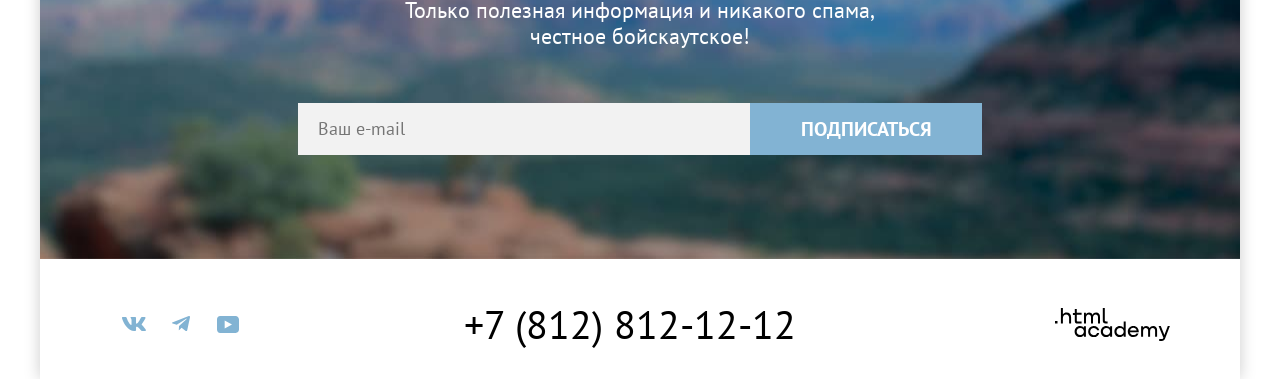
==== commit 5b8f4eff: "Стилизовала чекбоксы, радиокнопки, добавила им состояния" ====
--- a/index.html
+++ b/index.html
@@ -34,12 +34,22 @@
           <!--Пользовательская навигация-->
           <ul class="navigation-user">
             <li class="navigation-item">
-              <a class="navigation-link navigation-link-search" href="#">
+              <a class="navigation-link" href="#">
+                <svg class="icon-search" xmlns="http://www.w3.org/2000/svg" width="18" height="18" fill="currentColor"
+                  viewBox="0 0 18 18">
+                  <path fill="currentColor"
+                    d="m18 16.5-3.7-3.67c1-1.3 1.7-2.98 1.7-4.87A8 8 0 0 0 8 0C3.6 0 0 3.68 0 8.06a8 8 0 0 0 12.9 6.26L16.6 18zM8 14.03a6 6 0 0 1-6-5.96 6 6 0 0 1 12 0 6 6 0 0 1-6 5.96" />
+                </svg>
                 <span class="visually-hidden">Поиск</span>
               </a>
             </li>
             <li class="navigation-item">
-              <a class="navigation-link navigation-link-favorite" href="#">
+              <a class="navigation-link" href="#">
+                <svg class="icon-favorite" xmlns="http://www.w3.org/2000/svg" width="18" height="17" fill="currentColor"
+                  viewBox="0 0 18 17">
+                  <path fill="currentColor"
+                    d="M8.9 17a.9.9 0 0 1-.8-.4c-5.4-6.1-6.7-7.5-7-7.9A5.4 5.4 0 0 1 5.5 0C6.8 0 8 .5 9 1.3a5.46 5.46 0 0 1 9 4.1c0 1.3-.5 2.5-1.3 3.4l-7 7.9c-.2.2-.4.3-.8.3m-6-9.5c.3.4 3.5 4 6.1 6.9l6.2-7c.5-.5.7-1.2.7-2 0-1.8-1.5-3.3-3.3-3.3-1 0-2 .5-2.7 1.3-.3.3-.6.4-.9.4s-.6-.2-.8-.4c-.7-.8-1.7-1.3-2.7-1.3-1.8 0-3.3 1.5-3.3 3.3-.1.9.3 1.6.7 2.1q-.15 0 0 0" />
+                </svg>
                 <span class="visually-hidden">Избранное</span>
                 <span class="favorite-count">12</span>
               </a>
@@ -161,7 +171,7 @@
             <h2 class="visually-hidden">Социальные сети</h2>
             <ul class="social-list">
               <li class="social-item">
-                <a class="button-social" href="#">
+                <a class="button-social" href="https://vk.com/htmlacademy">
                   <svg class="social-icon" xmlns="http://www.w3.org/2000/svg" width="24" height="14" fill="none"
                     viewBox="0 0 24 14">
                     <path fill="currentColor" fill-rule="evenodd"
@@ -173,7 +183,7 @@
               </li>
 
               <li class="social-item">
-                <a class="button-social" href="#">
+                <a class="button-social" href="https://t.me/htmlacademy">
                   <svg class="social-icon" xmlns="http://www.w3.org/2000/svg" width="18" height="16" fill="none"
                     viewBox="0 0 18 16">
                     <path fill="currentColor"
@@ -184,7 +194,7 @@
               </li>
 
               <li class="social-item">
-                <a class="button-social" href="#">
+                <a class="button-social" href="https://www.youtube.com/user/htmlacademyru">
                   <svg class="social-icon" xmlns="http://www.w3.org/2000/svg" width="22" height="17" fill="none"
                     viewBox="0 0 22 17">
                     <path fill="currentColor"
--- a/styles/styles.css
+++ b/styles/styles.css
@@ -89,14 +89,13 @@
   margin: 0 0 0 168px;
   padding: 0;
   list-style-type: none;
-
-
 }
 
 .navigation-user {
   display: flex;
   flex-wrap: wrap;
   justify-content: flex-end;
+  align-items: center;
   min-width: 320px;
   margin: 0 0 0 auto;
   padding: 0;
@@ -128,25 +127,48 @@
   background-color: #756257;
 }
 
-.navigation-link-search {
+.navigation-link:hover,
+.navigation-link:focus {
+  color: #756257;
+}
+
+.navigation-link:active {
+  color: #756257;
+  opacity: 0.3;
+}
+
+.icon-search {
   display: block;
-  width: 44px;
-  height: 64px;
-  background-image: url(../images/decor/search.svg);
-  background-size: 20px 20px;
-  background-position: center;
-  background-repeat: no-repeat;
-}
-
-.navigation-link-favorite {
-  position: relative;
+  margin: 0 auto;
+  color: #000000;
+  transition: color 0.2s ease;
+}
+
+.navigation-link:hover .icon-search,
+.navigation-link:focus .icon-search {
+  color: #756257;
+}
+
+.navigation-link:active .icon-search {
+  color: #756257;
+  opacity: 0.3;
+}
+
+.icon-favorite {
   display: block;
-  width: 44px;
-  height: 64px;
-  background-image: url(../images/decor/heart.svg);
-  background-size: 20px 20px;
-  background-position: center;
-  background-repeat: no-repeat;
+  margin: 0 auto;
+  color: #000000;
+  transition: color 0.2s ease;
+}
+
+.navigation-link:hover .icon-favorite,
+.navigation-link:focus .icon-favorite {
+  color: #756257;
+}
+
+.navigation-link:active .icon-favorite {
+  color: #756257;
+  opacity: 0.3;
 }
 
 .favorite-count {
@@ -218,6 +240,16 @@
   font-weight: 400;
   color: #000000;
   text-decoration: none;
+}
+
+.contacts-phone:hover,
+.contacts-phone:focus {
+  color: #756257;
+}
+
+.contacts-phone:active {
+  color: #756257;
+  opacity: 0.3;
 }
 
 .htmlacademy-link {
@@ -529,6 +561,18 @@
   border: 0;
 }
 
+.field:hover {
+  background-color: #E5E5E5;
+}
+
+.field:focus {
+  font-weight: 700;
+  color: #000000;
+  background-color: #E5E5E5;
+  border: 3px solid #82B3D3;
+  outline: none;
+}
+
 .button-subscribe {
   display: block;
   width: 232px;
@@ -593,7 +637,6 @@
   margin-bottom: 40px;
   padding: 0;
   list-style-type: none;
-  gap: 10px;
 }
 
 .breadcrumbs-item:not(:last-child)::after {
@@ -609,6 +652,8 @@
 }
 
 .breadcrumbs-item {
+  display: flex;
+  align-items: center;
   font-size: 16px;
   line-height: 21px;
 }
@@ -629,6 +674,19 @@
   opacity: 0.3;
 }
 
+.breadcrumbs-home {
+  display: block;
+  padding: 10px;
+  margin: -10px;
+  line-height: 0;
+}
+
+.homepage-icon {
+  display: block;
+  width: 13px;
+  height: 15px;
+}
+
 .catalog-filter {
   display: flex;
   flex-wrap: wrap;
@@ -679,9 +737,113 @@
   padding-bottom: 16px;
 }
 
+.control {
+  position: relative;
+  display: flex;
+  align-items: center;
+  padding-left: 36px;
+  gap: 16px;
+  cursor: pointer;
+}
+
+.control-input {
+  position: absolute;
+  width: 1px;
+  height: 1px;
+  margin: -1px;
+  padding: 0;
+  border: 0;
+  clip: rect(0 0 0 0);
+  overflow: hidden;
+}
+
+.control-mark {
+  position: absolute;
+  top: 50%;
+  left: 0;
+  transform: translateY(-50%);
+  width: 20px;
+  height: 20px;
+  background-color: #ffffff;
+  border-radius: 4px;
+  transition: background-color 0.2s ease, opacity 0.2s ease;
+}
+
+.control-input:checked + .control-mark::after {
+  content: '';
+  position: absolute;
+  top: 50%;
+  left: 50%;
+  transform: translate(-50%, -50%) rotate(-45deg);
+  width: 12px;
+  height: 6px;
+  border-left: 3px solid #3F5E72;
+  border-bottom: 3px solid #3F5E72;
+  border-radius: 1px;
+}
+
+.control:hover .control-mark {
+  background-color: #ffffff;
+  opacity: 0.5;
+}
+
+.control:hover .filter-label {
+  opacity: 0.5;
+}
+
+.control:focus-within .control-mark {
+  border: 3px solid #82B3D3;
+}
+
+.control:active .control-mark {
+  background-color: #ffffff;
+  opacity: 0.3;
+}
+
+.control:active .filter-label {
+  opacity: 0.3;
+}
+
+.catalog-filter-radio .control-mark {
+  border-radius: 50%;
+}
+
+.catalog-filter-radio .control-input:checked + .control-mark::after {
+  content: '';
+  position: absolute;
+  top: 50%;
+  left: 50%;
+  transform: translate(-50%, -50%);
+  width: 10px;
+  height: 10px;
+  background-color: #3F5E72;
+  border-radius: 50%;
+}
+
+.control:hover .control-mark {
+  opacity: 0.5;
+}
+
+.control:hover .filter-label {
+  opacity: 0.5;
+}
+
+.control:focus-within .control-mark {
+  outline: 3px solid #82B3D3;
+  outline-offset: 2px;
+}
+
+.control:active .control-mark {
+  opacity: 0.3;
+}
+
+.control:active .filter-label {
+  opacity: 0.3;
+}
+
 .catalog-inputs {
   display: flex;
-  margin-bottom: 36px;
+  margin-bottom: 48px;
   font-family: "PT Sans", sans-serif;
   font-weight: 400;
   font-size: 18px;
@@ -716,6 +878,19 @@
   width: 143px;
   border-radius: 0 4px 4px 0;
 }
+
+.catalog-min:hover,
+.catalog-max:hover {
+  background-color: #E5E5E5;
+}
+
+.catalog-min:focus,
+.catalog-max:focus {
+  background-color: #E5E5E5;
+  border: 3px solid #82B3D3;
+  outline: none;
+}
+
 
 .from-to {
   position: relative;
@@ -733,6 +908,62 @@
   line-height: 24px;
 }
 
+.range-slider {
+  width: 287px;
+}
+
+.range-track {
+  position: relative;
+  width: 100%;
+  height: 4px;
+  background-color: #5F686D;
+}
+
+.range-fill {
+  position: absolute;
+  top: 0;
+  left: 0;
+  height: 4px;
+  background-color: #FFFFFF;
+}
+
+.range-handle {
+  position: absolute;
+  top: 50%;
+  transform: translateY(-50%);
+  width: 20px;
+  height: 20px;
+  background-color: #ffffff;
+  border: none;
+  border-radius: 5px;
+  cursor: pointer;
+  transition: background-color 0.2s ease;
+}
+
+.range-handle:hover {
+  box-shadow: 0 4px 10px rgba(0, 0, 0, 0.25);
+}
+
+.range-handle:focus {
+  box-shadow: 0 4px 10px rgba(0, 0, 0, 0.25);
+  border: 3px solid #82B3D3;
+}
+
+.range-handle:active {
+  box-shadow: 0 7px 15px rgba(0, 0, 0, 0.4);
+  border: 2px solid #82B3D3;
+}
+
+/* Позиционирование ручек */
+.range-handle-min {
+  left: 0%;
+}
+
+.range-handle-max {
+  left: 80%;
+  /* ← Должно совпадать с шириной .range-fill */
+}
+
 .catalog-buttons {
   margin: 0;
   margin-left: auto;
@@ -781,6 +1012,23 @@
   border: none;
 }
 
+.catalog-reset:hover {
+  opacity: 0.5;
+}
+
+.catalog-reset:focus {
+  border: 3px solid #83B3D3;
+}
+
+.catalog-reset:active {
+  opacity: 0.3;
+  border: none;
+}
+
+.catalog-reset:disabled {
+  opacity: 0.1;
+}
+
 .select-control {
   width: 292px;
   font-family: "PT Sans", sans-serif;
@@ -790,6 +1038,7 @@
   color: #333333;
   border: 2px solid #E5E5E5;
   border-radius: 4px;
+  padding: 10px 20px;
 }
 
 .search-result {
@@ -798,6 +1047,7 @@
   width: 1060px;
   margin: 0 auto 40px;
   text-align: left;
+  align-items: flex-start;
 }
 
 .search-result .lead {
@@ -1014,38 +1264,27 @@
   background-color: #E5E5E5;
 }
 
-.four-stars {
-  grid-column: 1 / 2;
+.stars {
+  display: flex;
+  gap: 6px;
+  align-items: center;
+}
+
+.star {
   display: block;
-  width: 140px;
-  height: 37px;
-  background-image: url(../images/decor/four-stars.svg);
-  background-size: 140px 37px;
-  background-position: center;
-  background-repeat: no-repeat;
-}
-
-.three-stars {
-  grid-column: 1 / 2;
-  display: block;
-  width: 140px;
-  height: 37px;
-  background-image: url(../images/decor/three-stars.svg);
-  background-size: 140px 37px;
-  background-position: center;
-  background-repeat: no-repeat;
-}
-
+  flex-shrink: 0;
+  color: #82B3D3;
+  width: 18px;
+  height: 17px;
+}
+
+.four-stars,
+.three-stars,
 .two-stars {
   grid-column: 1 / 2;
-  display: block;
-  width: 140px;
-  height: 37px;
-  background-image: url(../images/decor/two-stars.svg);
-  background-size: 140px 37px;
-  background-position: center;
-  background-repeat: no-repeat;
-}
+}
+
+
 
 .hotel-card-rating {
   grid-column: 2 / -1;
@@ -1086,7 +1325,7 @@
 .pagination-link {
   display: block;
   box-sizing: border-box;
-  width: 60px;
+  min-width: 60px;
   height: 60px;
   padding: 12px 20px;
   font-size: 20px;
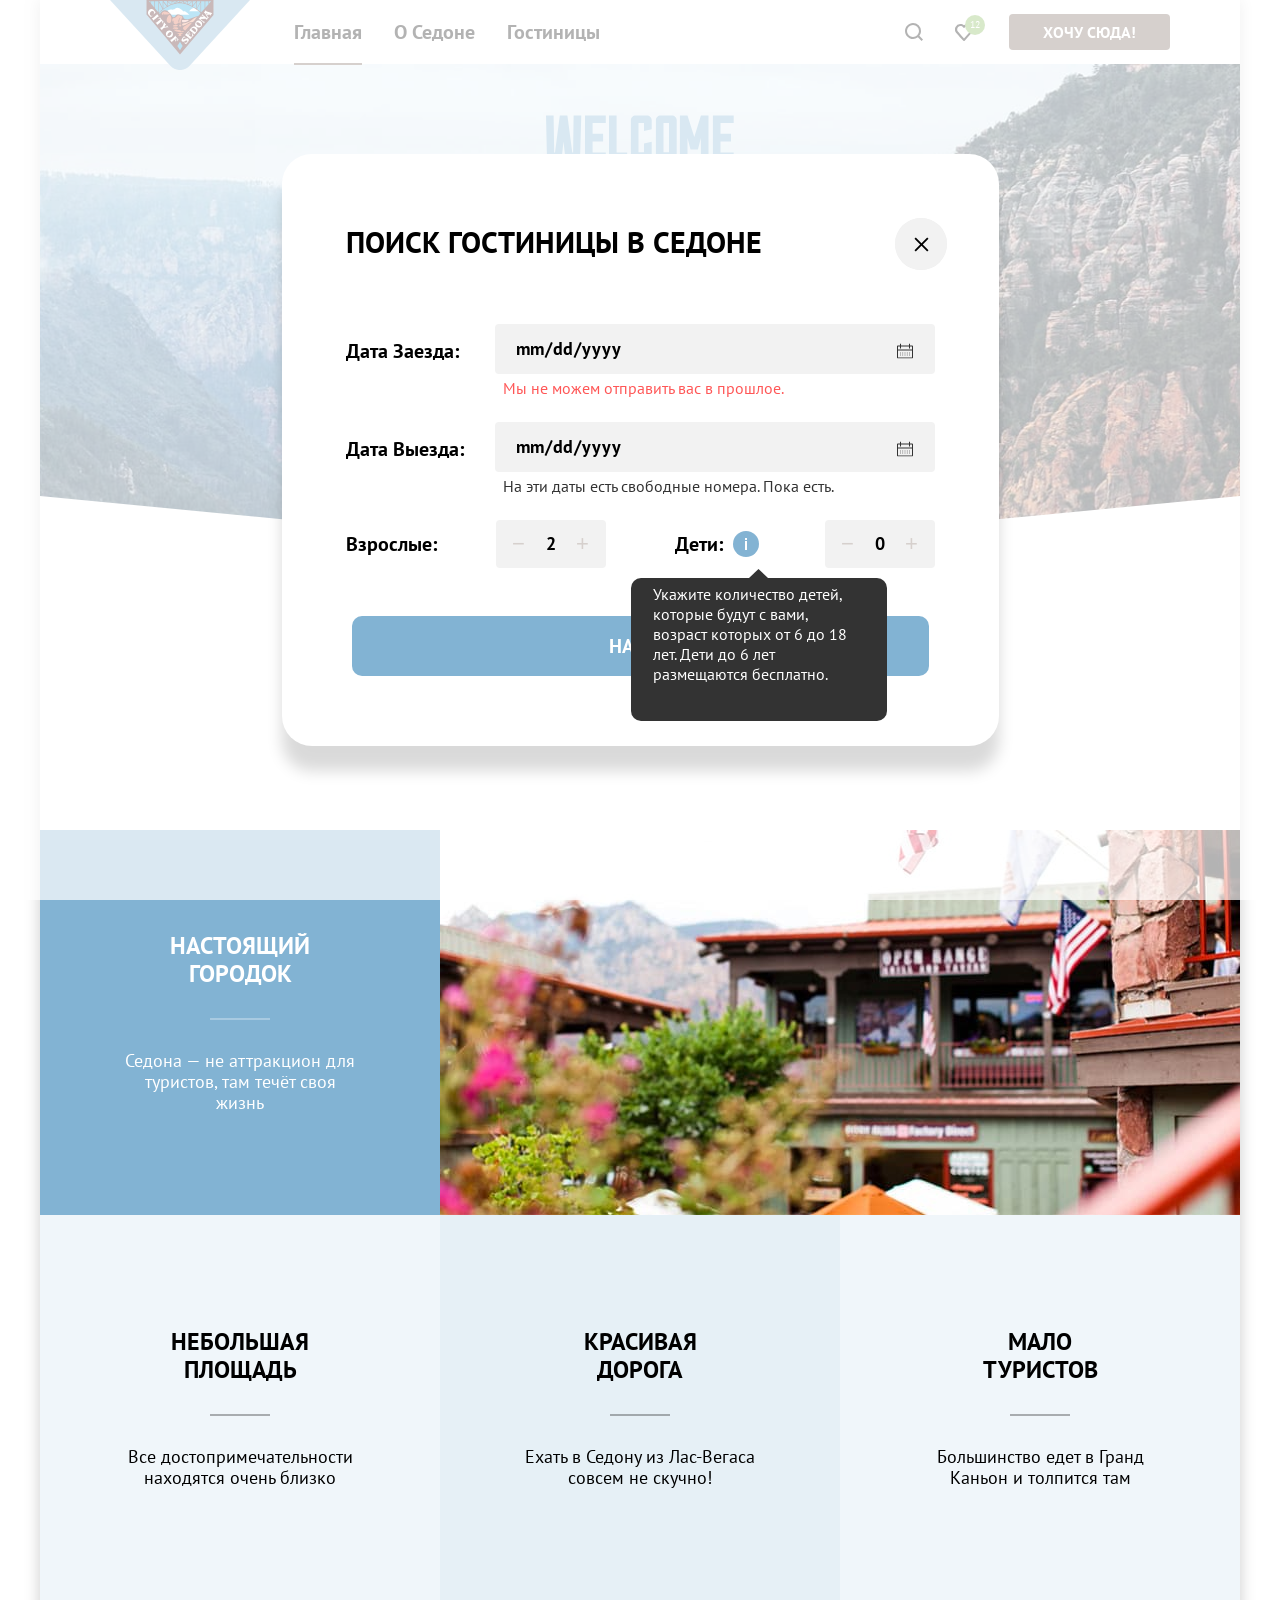
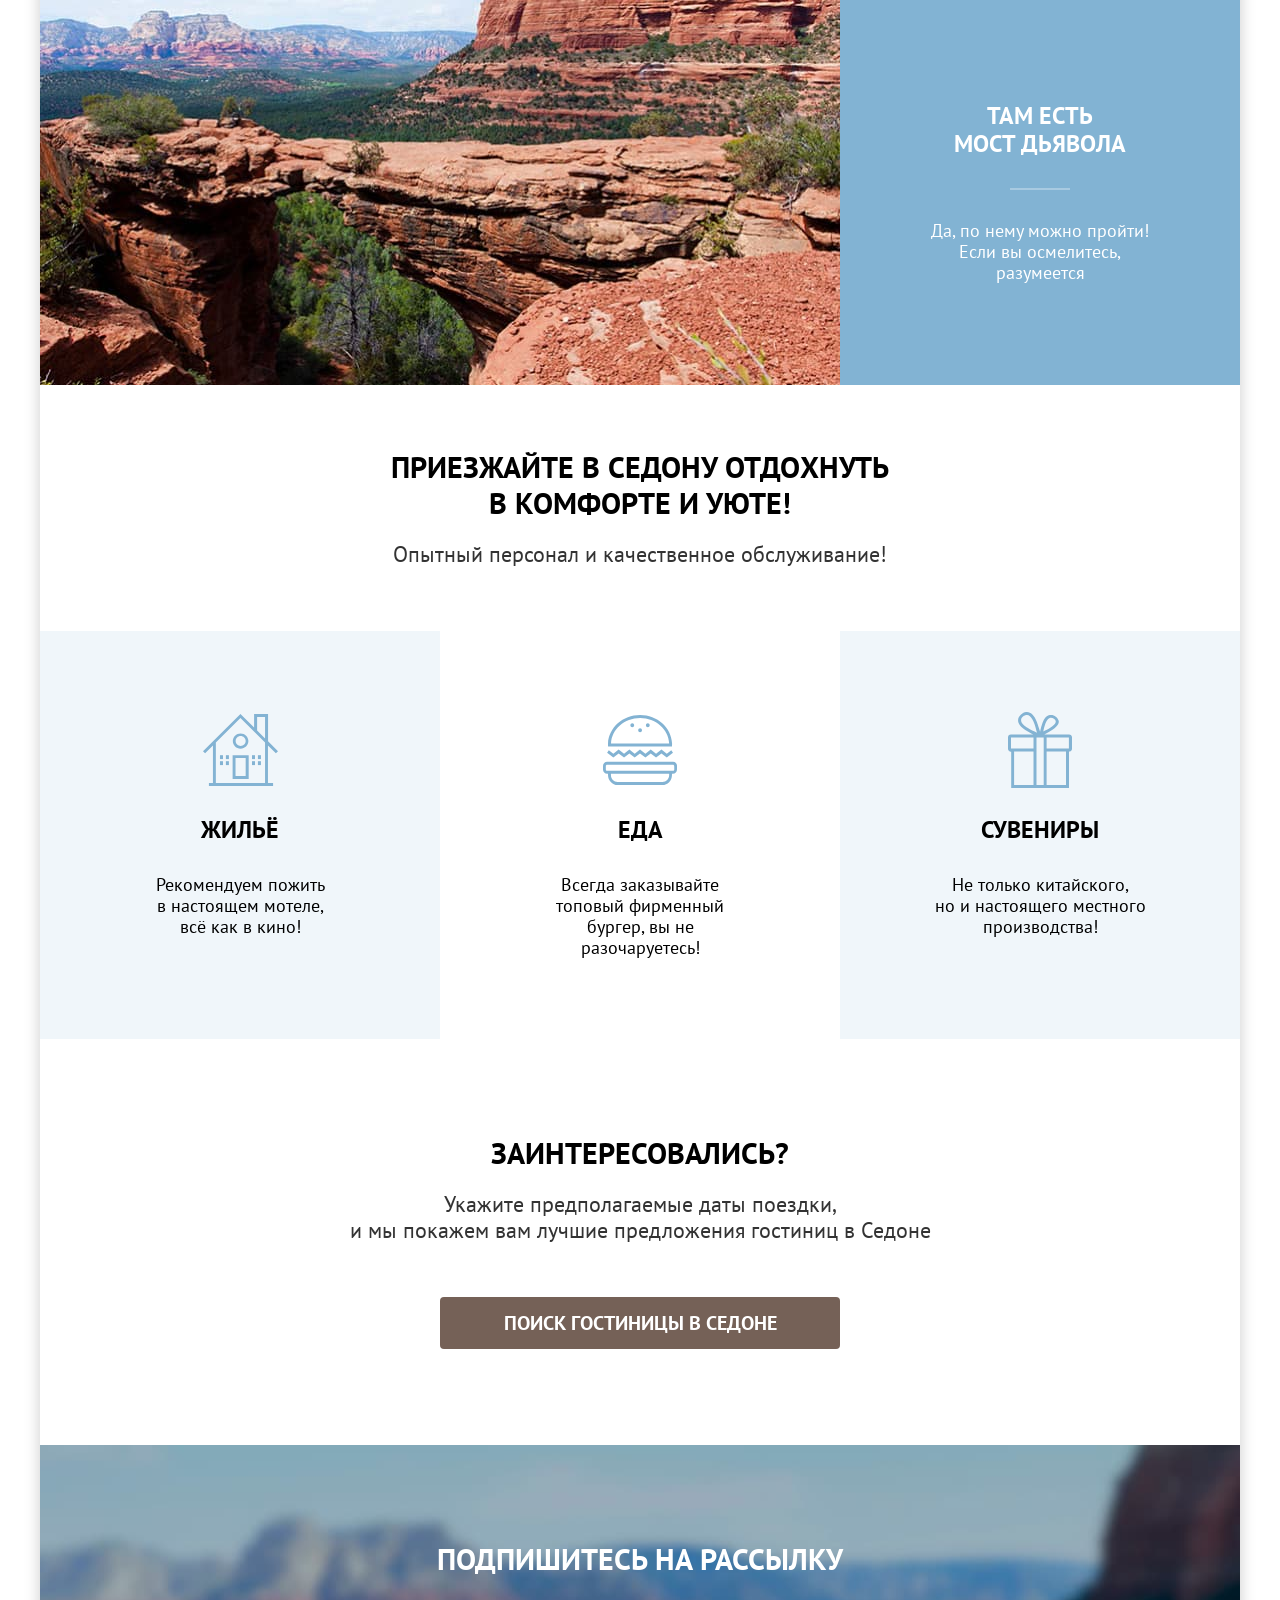
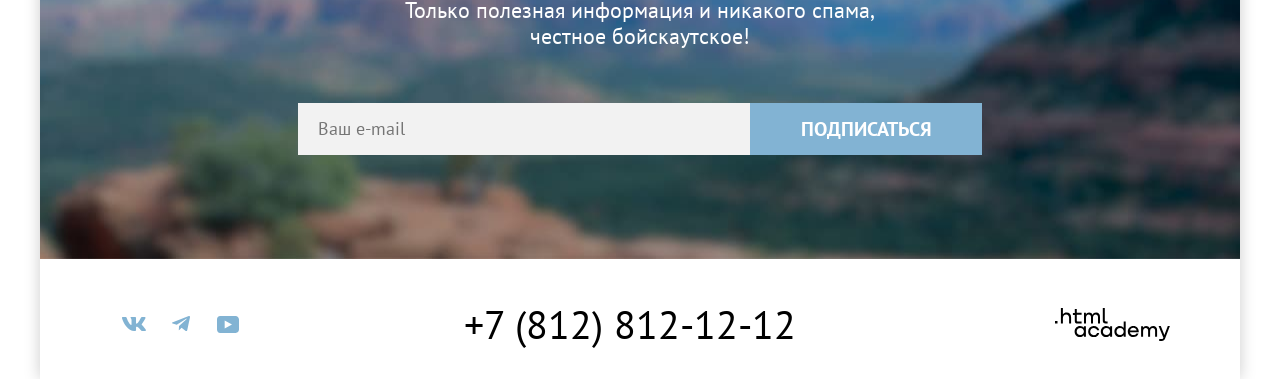
==== commit b4ec9578: "Добавила модальное окно" ====
--- a/index.html
+++ b/index.html
@@ -217,7 +217,76 @@
         </div>
       </footer>
     </div>
-
+    <!--Модальное окно-->
+    <div class="modal-container open">
+      <div class="modal">
+        <section class="modal-content">
+          <h2 class="modal-title">Поиск гостиницы в седоне</h2>
+          <button class="modal-close-button">
+            <svg xmlns="http://www.w3.org/2000/svg" width="52" height="52" fill="none" viewBox="0 0 52 52">
+              <circle cx="26" cy="26" r="26" fill="currentColor" />
+              <path fill="#000"
+                d="m33.49 20.78-1.3-1.29-5.7 5.7-5.7-5.7-1.3 1.3 5.7 5.7-5.7 5.7 1.3 1.3 5.7-5.7 5.7 5.7 1.3-1.3-5.7-5.7z" />
+            </svg>
+            <span class="visually-hidden">Закрыть</span>
+          </button>
+          <form class="booking-form" action="https://echo.htmlacademy.ru/" method="post">
+            <label class="input-name" for="check-in-date">Дата Заезда:</label>
+            <div class="date-input-wrapper">
+              <input class="date" type="date" id="check-in-date" name="check-in-date">
+              <svg class="custom-calendar-icon" xmlns="http://www.w3.org/2000/svg" width="16" height="15" fill="none"
+                viewBox="0 0 16 15">
+                <path fill="currentColor" d="M5.75 10c.3 0 .5-.2.5-.5s-.2-.5-.5-.5-.5.2-.5.5.2.5.5.5" />
+                <path fill="currentColor"
+                  d="M15 2h-2V0h-1v2H4V0H3v2H1c-.6 0-1 .4-1 1v11c0 .5.4 1 1 1h14c.5 0 1-.5 1-1V3c0-.6-.5-1-1-1m0 12H1V7h14zM1 6V3h2v2h1V3h8v2h1V3h2v3z" />
+                <path fill="currentColor"
+                  d="M8 10c.3 0 .5-.2.5-.5S8.3 9 8 9s-.5.2-.5.5.2.5.5.5M10.25 10c.3 0 .5-.2.5-.5s-.2-.5-.5-.5-.5.2-.5.5.2.5.5.5M5.75 11c-.3 0-.5.2-.5.5s.2.5.5.5.5-.2.5-.5-.2-.5-.5-.5M3.5 10c.3 0 .5-.2.5-.5S3.8 9 3.5 9s-.5.2-.5.5.2.5.5.5M3.5 11c-.3 0-.5.2-.5.5s.2.5.5.5.5-.2.5-.5-.2-.5-.5-.5M8 11c-.3 0-.5.2-.5.5s.2.5.5.5.5-.2.5-.5-.2-.5-.5-.5M10.25 11c-.3 0-.5.2-.5.5s.2.5.5.5.5-.2.5-.5-.2-.5-.5-.5M12.5 10c.3 0 .5-.2.5-.5s-.2-.5-.5-.5-.5.2-.5.5.2.5.5.5M12.5 11c-.3 0-.5.2-.5.5s.2.5.5.5.5-.2.5-.5-.2-.5-.5-.5" />
+              </svg>
+            </div>
+            <p class="warning">Мы не можем отправить вас в прошлое.</p>
+            <label class="input-name" for="departure-date">Дата Выезда:</label>
+            <div class="date-input-wrapper">
+              <input class="date" type="date" id="departure-date" name="departure-date">
+              <svg class="custom-calendar-icon" xmlns="http://www.w3.org/2000/svg" width="16" height="15" fill="none"
+                viewBox="0 0 16 15">
+                <path fill="currentColor" d="M5.75 10c.3 0 .5-.2.5-.5s-.2-.5-.5-.5-.5.2-.5.5.2.5.5.5" />
+                <path fill="currentColor"
+                  d="M15 2h-2V0h-1v2H4V0H3v2H1c-.6 0-1 .4-1 1v11c0 .5.4 1 1 1h14c.5 0 1-.5 1-1V3c0-.6-.5-1-1-1m0 12H1V7h14zM1 6V3h2v2h1V3h8v2h1V3h2v3z" />
+                <path fill="currentColor"
+                  d="M8 10c.3 0 .5-.2.5-.5S8.3 9 8 9s-.5.2-.5.5.2.5.5.5M10.25 10c.3 0 .5-.2.5-.5s-.2-.5-.5-.5-.5.2-.5.5.2.5.5.5M5.75 11c-.3 0-.5.2-.5.5s.2.5.5.5.5-.2.5-.5-.2-.5-.5-.5M3.5 10c.3 0 .5-.2.5-.5S3.8 9 3.5 9s-.5.2-.5.5.2.5.5.5M3.5 11c-.3 0-.5.2-.5.5s.2.5.5.5.5-.2.5-.5-.2-.5-.5-.5M8 11c-.3 0-.5.2-.5.5s.2.5.5.5.5-.2.5-.5-.2-.5-.5-.5M10.25 11c-.3 0-.5.2-.5.5s.2.5.5.5.5-.2.5-.5-.2-.5-.5-.5M12.5 10c.3 0 .5-.2.5-.5s-.2-.5-.5-.5-.5.2-.5.5.2.5.5.5M12.5 11c-.3 0-.5.2-.5.5s.2.5.5.5.5-.2.5-.5-.2-.5-.5-.5" />
+              </svg>
+            </div>
+            <p class="hint">На эти даты есть свободные номера. Пока есть.</p>
+            <div class="guests">
+              <label class="input-name" for="adults">Взрослые:</label>
+              <div class="guest-control">
+                <button class="guest-btn guest-btn-minus" type="button">−</button>
+                <input class="quantity" type="number" id="adults" name="adults" value="2" min="0">
+                <button class="guest-btn guest-btn-plus" type="button">+</button>
+              </div>
+            </div>
+            <div class="guests">
+              <label class="input-name" for="childs">Дети:</label>
+              <span class="icon-info"><svg xmlns="http://www.w3.org/2000/svg" width="26" height="26" fill="currentColor"
+                  viewBox="0 0 26 26">
+                  <circle cx="13" cy="13" r="13" fill="currentColor" />
+                  <path fill="#fff" fill-rule="evenodd" d="M12 7h2v2h-2zm2 12h-2v-9h2z" clip-rule="evenodd" />
+                </svg></span>
+              <div class="guest-control">
+                <button class="guest-btn guest-btn-minus" type="button">−</button>
+                <input class="quantity" type="number" id="childs" name="childs" value="0" min="0">
+                <button class="guest-btn guest-btn-plus" type="button">+</button>
+              </div>
+            </div>
+            <p class="modal-info">Укажите количество детей, которые будут с вами, возраст которых от 6 до 18 лет. Дети
+              до 6
+              лет
+              размещаются бесплатно.</p>
+            <button class="modal-search" type="submit">Найти</button>
+          </form>
+        </section>
+      </div>
+    </div>
   </body>
 
 </html>
--- a/styles/styles.css
+++ b/styles/styles.css
@@ -569,8 +569,7 @@
   font-weight: 700;
   color: #000000;
   background-color: #E5E5E5;
-  border: 3px solid #82B3D3;
-  outline: none;
+  outline: 3px solid #82B3D3;
 }
 
 .button-subscribe {
@@ -792,7 +791,7 @@
 }
 
 .control:focus-within .control-mark {
-  border: 3px solid #82B3D3;
+  outline: 3px solid #82B3D3;
 }
 
 .control:active .control-mark {
@@ -828,11 +827,6 @@
   opacity: 0.5;
 }
 
-.control:focus-within .control-mark {
-  outline: 3px solid #82B3D3;
-  outline-offset: 2px;
-}
-
 .control:active .control-mark {
   opacity: 0.3;
 }
@@ -887,8 +881,7 @@
 .catalog-min:focus,
 .catalog-max:focus {
   background-color: #E5E5E5;
-  border: 3px solid #82B3D3;
-  outline: none;
+  outline: 3px solid #82B3D3;
 }
 
 
@@ -946,7 +939,7 @@
 
 .range-handle:focus {
   box-shadow: 0 4px 10px rgba(0, 0, 0, 0.25);
-  border: 3px solid #82B3D3;
+  outline: 3px solid #82B3D3;
 }
 
 .range-handle:active {
@@ -1017,7 +1010,7 @@
 }
 
 .catalog-reset:focus {
-  border: 3px solid #83B3D3;
+  outline: 3px solid #83B3D3;
 }
 
 .catalog-reset:active {
@@ -1073,7 +1066,7 @@
 }
 
 .view:focus {
-  border: 2px solid #68A2CA;
+  outline: 2px solid #68A2CA;
 }
 
 .view:active {
@@ -1284,8 +1277,6 @@
   grid-column: 1 / 2;
 }
 
-
-
 .hotel-card-rating {
   grid-column: 2 / -1;
   width: 140px;
@@ -1359,3 +1350,304 @@
   margin: 0;
   padding: 96px 250px 104px;
 }
+
+/*.modal-container {
+  display: none;
+}
+  */
+
+.modal-container.open {
+  display: flex;
+  position: fixed;
+  top: 0;
+  left: 0;
+  width: 100%;
+  height: 100%;
+  background-color: rgba(255, 255, 255, 0.7);
+}
+
+.modal {
+  position: relative;
+  margin: auto;
+  padding: 70px 64px;
+  background-color: #ffffff;
+  box-shadow: 0 25px 15px rgba(0, 0, 0, 0.15);
+  border-radius: 30px;
+  width: 717px;
+}
+
+.modal-title {
+  font-family: "PT Sans", sans-serif;
+  font-size: 30px;
+  line-height: 36px;
+  font-weight: 700;
+  color: #000000;
+  text-transform: uppercase;
+  margin-bottom: 64px;
+}
+
+.modal-close-button {
+  position: absolute;
+  margin: 64px 52px 0 0;
+  top: 0;
+  right: 0;
+  width: 52px;
+  height: 52px;
+  color: #F2F2F2;
+  border: none;
+  border-radius: 50%;
+}
+
+.modal-close-button:hover {
+  color: #E5E5E5;
+}
+
+.modal-close-button:focus {
+  color: #E5E5E5;
+  outline: 3px solid #82B3D3;
+}
+
+.modal-close-button:active {
+  opacity: 0.3;
+}
+
+.booking-form {
+  display: flex;
+  flex-wrap: wrap;
+  justify-content: space-between;
+  align-items: center;
+}
+
+.input-name {
+  font-family: "PT Sans", sans-serif;
+  font-size: 20px;
+  line-height: 24px;
+  font-weight: 700;
+  color: #000000;
+}
+
+.date-input-wrapper {
+  position: relative;
+  width: 440px;
+}
+
+.date::-webkit-calendar-picker-indicator {
+  opacity: 0;
+  position: absolute;
+  right: 0;
+  width: 100%;
+  height: 100%;
+  cursor: pointer;
+}
+
+.date {
+  -moz-appearance: textfield;
+}
+
+.custom-calendar-icon {
+  position: absolute;
+  top: 50%;
+  right: 22px;
+  transform: translateY(-50%);
+  color: #333333;
+  pointer-events: none;
+}
+
+.date {
+  width: 100%;
+  padding: 12px 40px 12px 20px;
+  font-family: "PT Sans", sans-serif;
+  font-size: 18px;
+  line-height: 24px;
+  font-weight: 700;
+  color: #000000;
+  margin-bottom: 4px;
+  background-color: #F2F2F2;
+  border: none;
+  border-radius: 4px;
+}
+
+.date:hover {
+  background-color: #E5E5E5;
+}
+
+.date:focus {
+  background-color: #E5E5E5;
+  outline: 3px solid #82B3D3;
+}
+
+.warning {
+  width: 589px;
+  font-family: "PT Sans", sans-serif;
+  font-size: 16px;
+  line-height: 21px;
+  font-weight: 400;
+  color: #FF5757;
+  padding-left: 157px;
+  margin-bottom: 23px;
+}
+
+.hint {
+  width: 589px;
+  font-family: "PT Sans", sans-serif;
+  font-size: 16px;
+  line-height: 21px;
+  font-weight: 400;
+  color: #333333;
+  padding: 0;
+  padding-left: 157px;
+  margin-bottom: 23px;
+}
+
+.guests {
+  display: flex;
+  flex-wrap: wrap;
+  min-width: 260px;
+  align-items: center;
+  margin-bottom: 48px;
+}
+
+.guest-control {
+  position: relative;
+  display: flex;
+  align-items: center;
+  width: 110px;
+  margin-left: auto;
+}
+
+.guest-control .quantity {
+  width: 100%;
+  padding: 14px 40px;
+  text-align: center;
+  font-family: "PT Sans", sans-serif;
+  font-size: 18px;
+  line-height: 20px;
+  font-weight: 700;
+  color: #000000;
+  background-color: #F2F2F2;
+  border: none;
+  border-radius: 4px;
+}
+
+.guest-control .quantity:hover {
+  background-color: #E5E5E5;
+}
+
+.guest-control .quantity:focus {
+  background-color: #E5E5E5;
+  outline: 3px solid #82B3D3;
+}
+
+.guest-control .quantity::-webkit-outer-spin-button,
+.guest-control .quantity::-webkit-inner-spin-button {
+  -webkit-appearance: none;
+  margin: 0;
+}
+
+.guest-control .quantity {
+  -moz-appearance: textfield;
+}
+
+.guest-btn {
+  position: absolute;
+  top: 50%;
+  transform: translateY(-50%);
+  width: 30px;
+  height: 30px;
+  font-size: 22px;
+  font-weight: 400;
+  color: #D6D0CD;
+  background-color: transparent;
+  border: none;
+  cursor: pointer;
+  display: flex;
+  align-items: center;
+  justify-content: center;
+  border-radius: 4px;
+  z-index: 1;
+}
+
+.guest-btn-minus {
+  left: 8px;
+}
+
+.guest-btn-plus {
+  right: 8px;
+}
+
+.guest-btn:hover {
+  color: #000000;
+}
+
+.guest-btn:focus {
+  color: #000000;
+  outline: 3px solid #82B3D3;
+}
+
+.guest-btn:active {
+  color: #D6D0CD;
+}
+
+.icon-info {
+  width: 26px;
+  height: 26px;
+  color: #83B3D3;
+  margin-left: 10px;
+  cursor: pointer;
+  flex-shrink: 0;
+}
+
+.icon-info:hover,
+.icon-info:focus {
+  color: #68A2CA;
+}
+
+.icon-info:active {
+  opacity: 0.3;
+}
+
+.modal-info {
+  position: absolute;
+  bottom: 0;
+  right: 0;
+  width: 256px;
+  height: 152px;
+  padding: 15px 22px;
+  font-family: "PT Sans", sans-serif;
+  font-size: 16px;
+  line-height: 20px;
+  font-weight: 400;
+  color: #ffffff;
+  border: none;
+  background-image: url("../images/decor/rectangle-info.svg");
+  background-size: 256px 152px;
+  background-repeat: no-repeat;
+  background-position: center;
+  margin-bottom: 25px;
+  margin-right: 112px;
+}
+
+.modal-search {
+  width: 577px;
+  font-family: "PT Sans", sans-serif;
+  font-size: 20px;
+  line-height: 24px;
+  font-weight: 700;
+  color: #ffffff;
+  text-transform: uppercase;
+  margin: auto;
+  background-color: #82B3D3;
+  border-radius: 10px;
+  border: none;
+  padding: 18px 250px;
+}
+
+.modal-search:hover,
+.modal-search:focus {
+  background-color: #68A2CA;
+}
+
+.modal-search:active {
+  color: #95BEDA;
+  background-color: #68A2CA;
+}
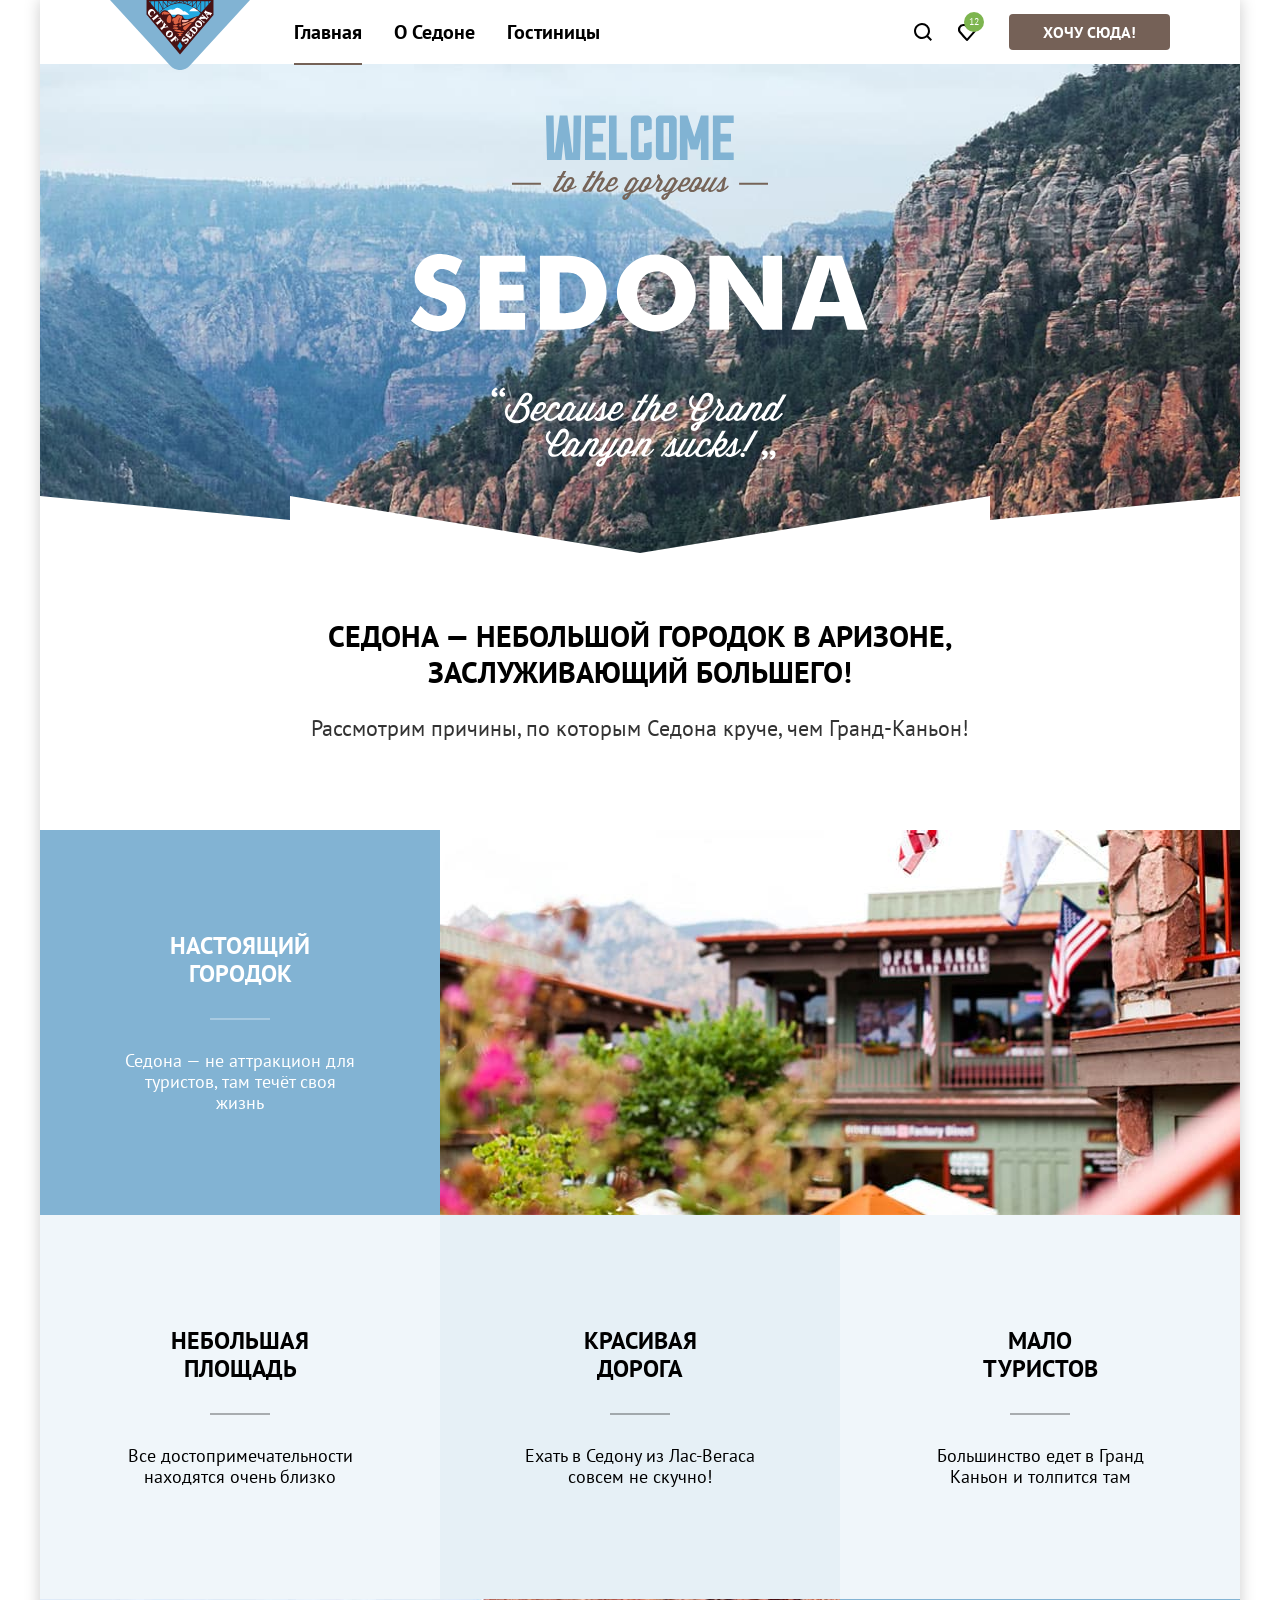
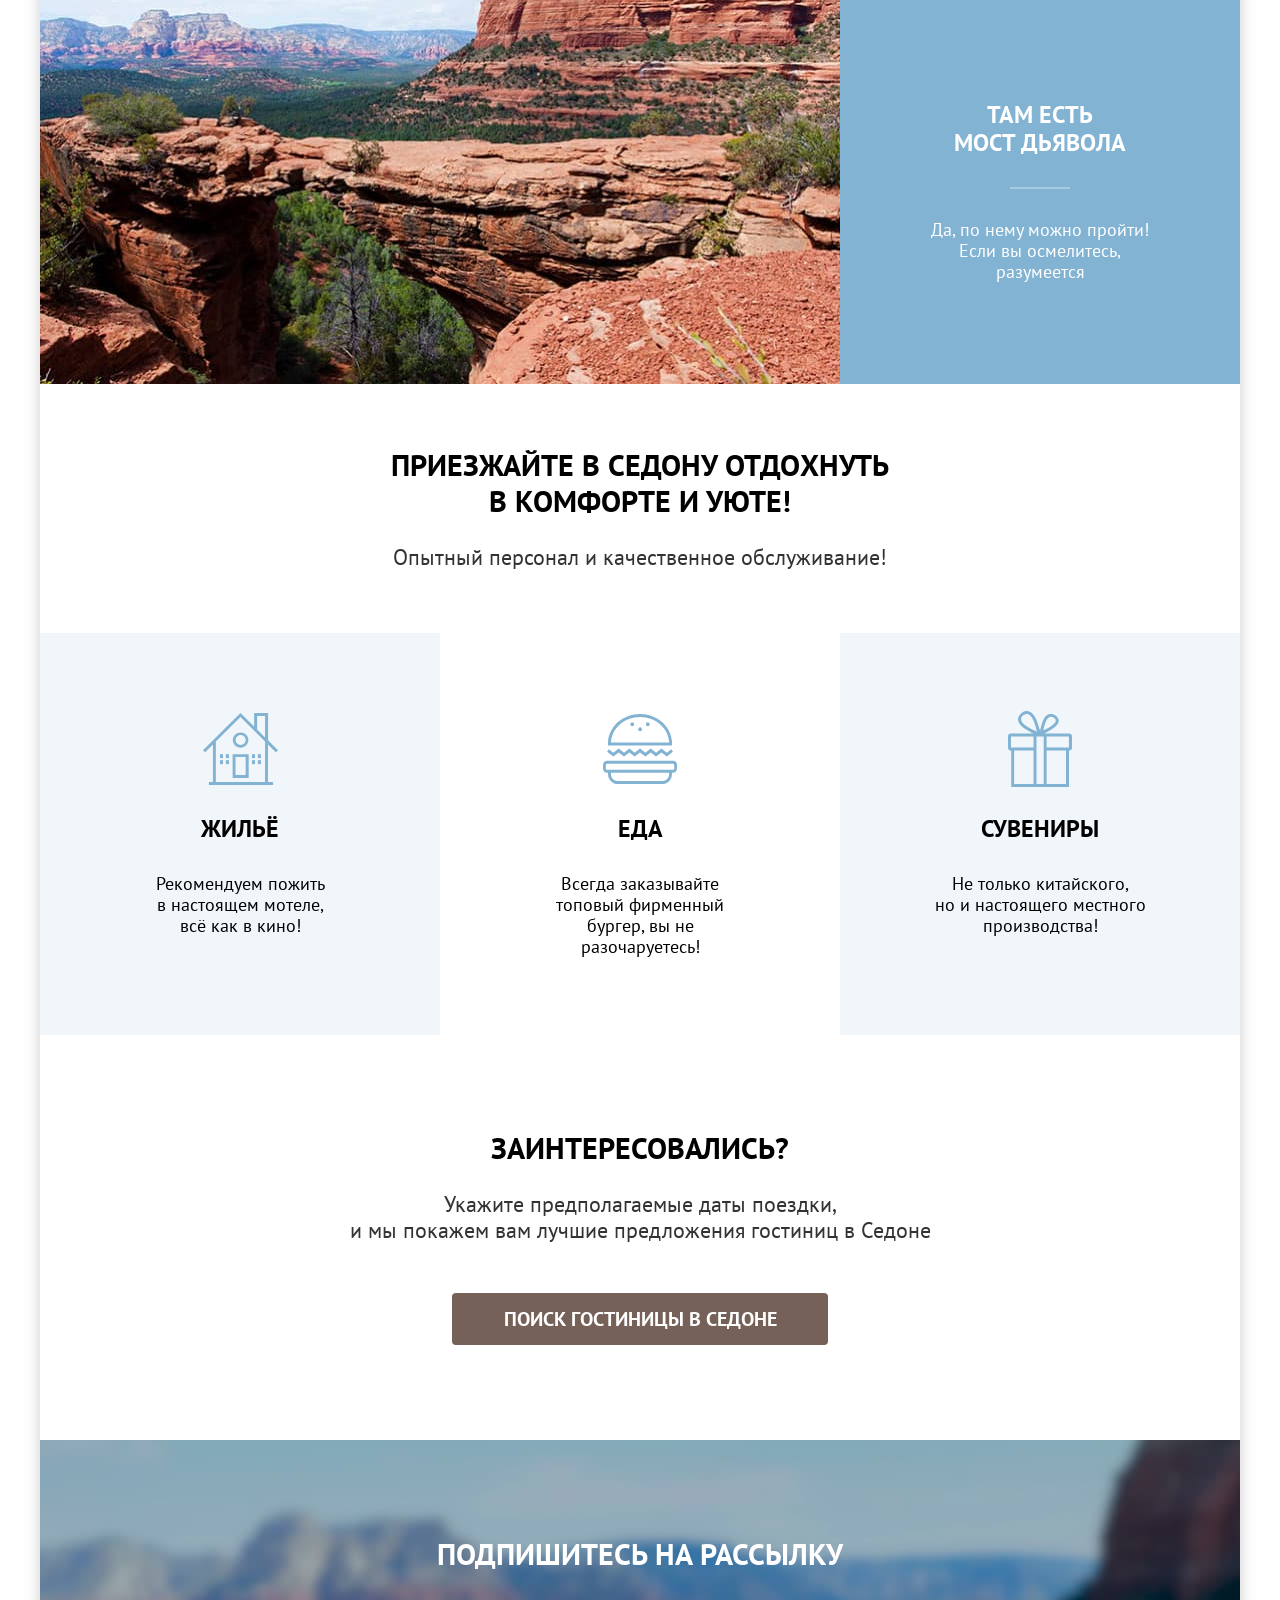
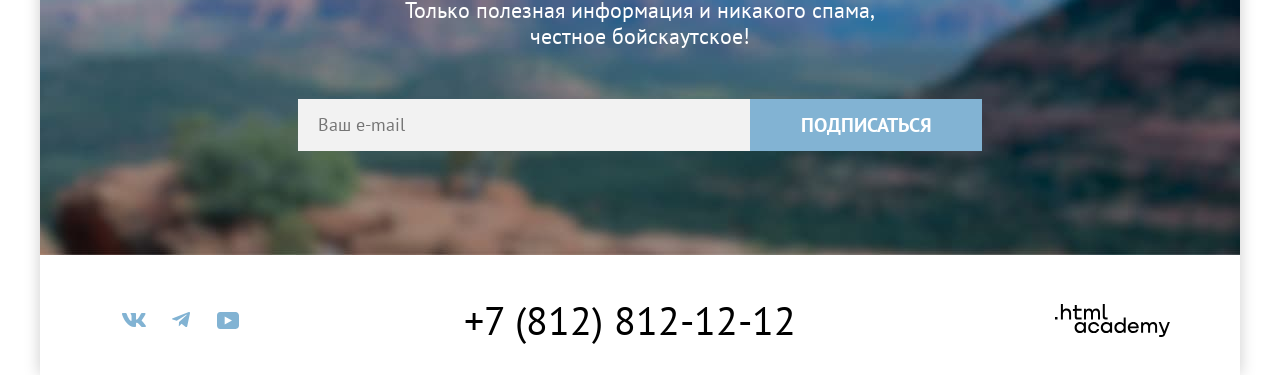
==== commit 6d566022: "Поправила мелкие недочеты в формах" ====
--- a/index.html
+++ b/index.html
@@ -161,7 +161,8 @@
           <p class="desc-white">Только полезная информация и никакого спама,<br> честное бойскаутское!</p>
           <form class="subscribe-form" action="https://echo.htmlacademy.ru/" method="post">
             <label class="visually-hidden" for="subscribe-email">Введите Ваш Email</label>
-            <input class="field" placeholder="Ваш e-mail" type="email" id="subscribe-email" name="subscribe-email">
+            <input class="field" placeholder="Ваш e-mail" type="email" id="subscribe-email" name="subscribe-email"
+              required>
             <button class="button-subscribe" type="submit">Подписаться</button>
           </form>
         </section>
@@ -218,22 +219,15 @@
       </footer>
     </div>
     <!--Модальное окно-->
-    <div class="modal-container open">
+    <div class="modal-container modal-container-close">
       <div class="modal">
         <section class="modal-content">
           <h2 class="modal-title">Поиск гостиницы в седоне</h2>
-          <button class="modal-close-button">
-            <svg xmlns="http://www.w3.org/2000/svg" width="52" height="52" fill="none" viewBox="0 0 52 52">
-              <circle cx="26" cy="26" r="26" fill="currentColor" />
-              <path fill="#000"
-                d="m33.49 20.78-1.3-1.29-5.7 5.7-5.7-5.7-1.3 1.3 5.7 5.7-5.7 5.7 1.3 1.3 5.7-5.7 5.7 5.7 1.3-1.3-5.7-5.7z" />
-            </svg>
-            <span class="visually-hidden">Закрыть</span>
-          </button>
           <form class="booking-form" action="https://echo.htmlacademy.ru/" method="post">
             <label class="input-name" for="check-in-date">Дата Заезда:</label>
             <div class="date-input-wrapper">
-              <input class="date" type="date" id="check-in-date" name="check-in-date">
+              <input class="date" type="text" id="check-in-date" name="check-in-date" required
+                placeholder="Укажите дату">
               <svg class="custom-calendar-icon" xmlns="http://www.w3.org/2000/svg" width="16" height="15" fill="none"
                 viewBox="0 0 16 15">
                 <path fill="currentColor" d="M5.75 10c.3 0 .5-.2.5-.5s-.2-.5-.5-.5-.5.2-.5.5.2.5.5.5" />
@@ -246,7 +240,8 @@
             <p class="warning">Мы не можем отправить вас в прошлое.</p>
             <label class="input-name" for="departure-date">Дата Выезда:</label>
             <div class="date-input-wrapper">
-              <input class="date" type="date" id="departure-date" name="departure-date">
+              <input class="date" type="text" id="departure-date" name="departure-date" required
+                placeholder="Укажите дату">
               <svg class="custom-calendar-icon" xmlns="http://www.w3.org/2000/svg" width="16" height="15" fill="none"
                 viewBox="0 0 16 15">
                 <path fill="currentColor" d="M5.75 10c.3 0 .5-.2.5-.5s-.2-.5-.5-.5-.5.2-.5.5.2.5.5.5" />
@@ -261,28 +256,36 @@
               <label class="input-name" for="adults">Взрослые:</label>
               <div class="guest-control">
                 <button class="guest-btn guest-btn-minus" type="button">−</button>
-                <input class="quantity" type="number" id="adults" name="adults" value="2" min="0">
+                <input class="quantity" type="number" id="adults" name="adults" value="2" min="1" required>
                 <button class="guest-btn guest-btn-plus" type="button">+</button>
               </div>
             </div>
             <div class="guests">
               <label class="input-name" for="childs">Дети:</label>
-              <span class="icon-info"><svg xmlns="http://www.w3.org/2000/svg" width="26" height="26" fill="currentColor"
-                  viewBox="0 0 26 26">
-                  <circle cx="13" cy="13" r="13" fill="currentColor" />
-                  <path fill="#fff" fill-rule="evenodd" d="M12 7h2v2h-2zm2 12h-2v-9h2z" clip-rule="evenodd" />
-                </svg></span>
+              <div class="icon-info-wrapper">
+                <span class="icon-info" tabindex="0"><svg xmlns="http://www.w3.org/2000/svg" width="26" height="26"
+                    fill="currentColor" viewBox="0 0 26 26">
+                    <circle cx="13" cy="13" r="13" fill="currentColor" />
+                    <path fill="#fff" fill-rule="evenodd" d="M12 7h2v2h-2zm2 12h-2v-9h2z" clip-rule="evenodd" />
+                  </svg></span>
+                <span class="modal-info">Укажите количество детей, которые будут с вами, возраст которых от 6 до 18 лет.
+                  Дети до 6 лет размещаются бесплатно.</span>
+              </div>
               <div class="guest-control">
                 <button class="guest-btn guest-btn-minus" type="button">−</button>
                 <input class="quantity" type="number" id="childs" name="childs" value="0" min="0">
                 <button class="guest-btn guest-btn-plus" type="button">+</button>
               </div>
             </div>
-            <p class="modal-info">Укажите количество детей, которые будут с вами, возраст которых от 6 до 18 лет. Дети
-              до 6
-              лет
-              размещаются бесплатно.</p>
             <button class="modal-search" type="submit">Найти</button>
+            <button class="modal-close-button">
+              <svg xmlns="http://www.w3.org/2000/svg" width="52" height="52" fill="none" viewBox="0 0 52 52">
+                <circle cx="26" cy="26" r="26" fill="currentColor" />
+                <path fill="#000"
+                  d="m33.49 20.78-1.3-1.29-5.7 5.7-5.7-5.7-1.3 1.3 5.7 5.7-5.7 5.7 1.3 1.3 5.7-5.7 5.7 5.7 1.3-1.3-5.7-5.7z" />
+              </svg>
+              <span class="visually-hidden">Закрыть</span>
+            </button>
           </form>
         </section>
       </div>
--- a/styles/styles.css
+++ b/styles/styles.css
@@ -1,8 +1,16 @@
+/*
+* Prefixed by https://autoprefixer.github.io
+* PostCSS: v8.5.15,
+* Autoprefixer: v10.5.0
+* Browsers: last 4 version
+*/
+
 *,
 *::before,
 *::after {
   margin: 0;
   padding: 0;
+  -webkit-box-sizing: border-box;
   box-sizing: border-box;
 }
 
@@ -33,7 +41,12 @@
 }
 
 body {
-  display: flex;
+  display: -webkit-box;
+  display: -ms-flexbox;
+  display: flex;
+  -webkit-box-orient: vertical;
+  -webkit-box-direction: normal;
+  -ms-flex-direction: column;
   flex-direction: column;
   width: 1200px;
   min-height: 100vh;
@@ -54,19 +67,31 @@
 }
 
 .container {
-  display: flex;
+  display: -webkit-box;
+  display: -ms-flexbox;
+  display: flex;
+  -webkit-box-orient: vertical;
+  -webkit-box-direction: normal;
+  -ms-flex-direction: column;
   flex-direction: column;
+  -webkit-box-flex: 1;
+  -ms-flex-positive: 1;
   flex-grow: 1;
   min-height: 100%;
   max-width: 1200px;
   margin: 0 auto;
   text-align: center;
+  -webkit-box-shadow: 0 0 15px #CCCCCC;
   box-shadow: 0 0 15px #CCCCCC;
 }
 
 /*Шапка*/
 .navigation {
-  display: flex;
+  display: -webkit-box;
+  display: -ms-flexbox;
+  display: flex;
+  -webkit-box-flex: 1;
+  -ms-flex-positive: 1;
   flex-grow: 1;
   width: 1060px;
   min-height: 64px;
@@ -83,7 +108,10 @@
 }
 
 .navigation-list {
-  display: flex;
+  display: -webkit-box;
+  display: -ms-flexbox;
+  display: flex;
+  -ms-flex-wrap: wrap;
   flex-wrap: wrap;
   min-width: 460px;
   margin: 0 0 0 168px;
@@ -92,9 +120,16 @@
 }
 
 .navigation-user {
-  display: flex;
+  display: -webkit-box;
+  display: -ms-flexbox;
+  display: flex;
+  -ms-flex-wrap: wrap;
   flex-wrap: wrap;
+  -webkit-box-pack: end;
+  -ms-flex-pack: end;
   justify-content: flex-end;
+  -webkit-box-align: center;
+  -ms-flex-align: center;
   align-items: center;
   min-width: 320px;
   margin: 0 0 0 auto;
@@ -116,11 +151,18 @@
   text-decoration: none;
 }
 
+.navigation-user .navigation-link {
+  width: 44px;
+  padding: 22px 12px;
+}
+
 .current-link .navigation-link::after {
   content: '';
   position: absolute;
   bottom: -1px;
   left: 50%;
+  -webkit-transform: translateX(-50%);
+  -ms-transform: translateX(-50%);
   transform: translateX(-50%);
   width: 68%;
   height: 2px;
@@ -141,6 +183,7 @@
   display: block;
   margin: 0 auto;
   color: #000000;
+  -webkit-transition: color 0.2s ease;
   transition: color 0.2s ease;
 }
 
@@ -158,6 +201,7 @@
   display: block;
   margin: 0 auto;
   color: #000000;
+  -webkit-transition: color 0.2s ease;
   transition: color 0.2s ease;
 }
 
@@ -173,10 +217,16 @@
 
 .favorite-count {
   position: absolute;
-  top: 11px;
-  right: 4px;
-  display: flex;
+  top: 10px;
+  right: 5px;
+  display: -webkit-box;
+  display: -ms-flexbox;
+  display: flex;
+  -webkit-box-pack: center;
+  -ms-flex-pack: center;
   justify-content: center;
+  -webkit-box-align: center;
+  -ms-flex-align: center;
   align-items: center;
   width: 20px;
   height: 20px;
@@ -190,8 +240,14 @@
 }
 
 .info {
-  display: flex;
+  display: -webkit-box;
+  display: -ms-flexbox;
+  display: flex;
+  -webkit-box-pack: justify;
+  -ms-flex-pack: justify;
   justify-content: space-between;
+  -webkit-box-align: center;
+  -ms-flex-align: center;
   align-items: center;
   width: 1060px;
   margin: 0 auto;
@@ -203,7 +259,10 @@
 }
 
 .social-list {
-  display: flex;
+  display: -webkit-box;
+  display: -ms-flexbox;
+  display: flex;
+  -ms-flex-wrap: wrap;
   flex-wrap: wrap;
   list-style-type: none;
   margin: 0;
@@ -211,8 +270,14 @@
 }
 
 .button-social {
-  display: flex;
+  display: -webkit-box;
+  display: -ms-flexbox;
+  display: flex;
+  -webkit-box-align: center;
+  -ms-flex-align: center;
   align-items: center;
+  -webkit-box-pack: center;
+  -ms-flex-pack: center;
   justify-content: center;
   width: 47px;
   height: 40px;
@@ -255,8 +320,12 @@
 .htmlacademy-link {
   margin-left: auto;
   width: 300px;
+  display: -webkit-box;
+  display: -ms-flexbox;
   display: flex;
   color: #000000;
+  -webkit-box-pack: end;
+  -ms-flex-pack: end;
   justify-content: flex-end;
 }
 
@@ -300,8 +369,8 @@
 
 .advantages-block {
   margin: 0;
-  padding: 69px 270px;
-  margin-bottom: 21px;
+  padding: 65px 270px;
+  margin-bottom: 24px;
 }
 
 .button-desired {
@@ -338,7 +407,7 @@
   line-height: 36px;
   text-transform: uppercase;
   margin: 0;
-  margin-bottom: 20px;
+  margin-bottom: 25px;
 }
 
 .desc,
@@ -357,7 +426,10 @@
 }
 
 .advantages-list {
-  display: flex;
+  display: -webkit-box;
+  display: -ms-flexbox;
+  display: flex;
+  -ms-flex-wrap: wrap;
   flex-wrap: wrap;
   width: 100%;
   margin: 0 auto;
@@ -367,12 +439,17 @@
 
 .advantages-item {
   margin: 0;
-  padding: 112.5px 85px;
+  padding: 112px 85px;
+  -webkit-box-sizing: content-box;
   box-sizing: content-box;
+  -webkit-box-flex: 1;
+  -ms-flex: 1;
   flex: 1;
 }
 
 .advantages-item.pictures {
+  display: -webkit-box;
+  display: -ms-flexbox;
   display: flex;
   background-color: #82B3D3;
   color: #ffffff;
@@ -420,11 +497,14 @@
 
 .service-text {
   margin: 0;
-  padding: 64px 270px;
+  padding: 63px 270px;
 }
 
 .service-list {
-  display: flex;
+  display: -webkit-box;
+  display: -ms-flexbox;
+  display: flex;
+  -ms-flex-wrap: wrap;
   flex-wrap: wrap;
   width: 100%;
   min-height: 385px;
@@ -476,8 +556,11 @@
 
 .service-item {
   margin: 0;
-  padding: 81px 85px;
+  padding: 78px 85px;
+  -webkit-box-sizing: content-box;
   box-sizing: content-box;
+  -webkit-box-flex: 1;
+  -ms-flex: 1;
   flex: 1;
 }
 
@@ -496,7 +579,7 @@
 
 .call-to-action {
   margin: 0;
-  padding: 96px 304px;
+  padding: 95px 304px;
   text-align: center;
 }
 
@@ -510,9 +593,9 @@
   background-color: #756157;
   text-decoration: none;
   text-transform: uppercase;
-  margin: 54px auto 0;
-  padding: 8px 50px;
-  width: 400px;
+  margin: 50px auto 0;
+  padding: 8px 30px;
+  width: 376px;
   border-radius: 4px;
 }
 
@@ -542,9 +625,14 @@
 }
 
 .subscribe-form {
-  display: flex;
+  display: -webkit-box;
+  display: -ms-flexbox;
+  display: flex;
+  -webkit-box-pack: center;
+  -ms-flex-pack: center;
+  justify-content: center;
   width: 100%;
-  margin: 54px auto 0;
+  margin: 50px auto 0;
   gap: 0;
 }
 
@@ -614,11 +702,20 @@
 }
 
 .head-main {
-  display: flex;
+  display: -webkit-box;
+  display: -ms-flexbox;
+  display: flex;
+  -ms-flex-wrap: wrap;
   flex-wrap: wrap;
+  -webkit-box-pack: justify;
+  -ms-flex-pack: justify;
+  justify-content: space-between;
+  -webkit-box-align: center;
+  -ms-flex-align: center;
+  align-items: center;
   width: 1200px;
   margin: 0;
-  padding: 35px 70px 70px 70px;
+  padding: 35px 70px 56px 70px;
 }
 
 .inner-header-title {
@@ -629,7 +726,10 @@
 }
 
 .breadcrumbs {
-  display: flex;
+  display: -webkit-box;
+  display: -ms-flexbox;
+  display: flex;
+  -ms-flex-wrap: wrap;
   flex-wrap: wrap;
   width: 1060px;
   margin: 0;
@@ -651,7 +751,11 @@
 }
 
 .breadcrumbs-item {
-  display: flex;
+  display: -webkit-box;
+  display: -ms-flexbox;
+  display: flex;
+  -webkit-box-align: center;
+  -ms-flex-align: center;
   align-items: center;
   font-size: 16px;
   line-height: 21px;
@@ -687,7 +791,10 @@
 }
 
 .catalog-filter {
-  display: flex;
+  display: -webkit-box;
+  display: -ms-flexbox;
+  display: flex;
+  -ms-flex-wrap: wrap;
   flex-wrap: wrap;
   width: 1060px;
   margin: 0 auto;
@@ -699,7 +806,7 @@
   padding: 0;
   border: 0;
   width: 152px;
-  margin-right: 70px;
+  margin-right: 68px;
 }
 
 .catalog-filter-list {
@@ -713,7 +820,7 @@
   padding: 0;
   border: 0;
   width: 152px;
-  margin-right: 140px;
+  margin-right: 138px;
 }
 
 .catalog-filter-price {
@@ -733,12 +840,16 @@
 }
 
 .catalog-filter-item {
-  padding-bottom: 16px;
+  padding-bottom: 18px;
 }
 
 .control {
   position: relative;
-  display: flex;
+  display: -webkit-box;
+  display: -ms-flexbox;
+  display: flex;
+  -webkit-box-align: center;
+  -ms-flex-align: center;
   align-items: center;
   padding-left: 36px;
   gap: 16px;
@@ -760,11 +871,14 @@
   position: absolute;
   top: 50%;
   left: 0;
+  -webkit-transform: translateY(-50%);
+  -ms-transform: translateY(-50%);
   transform: translateY(-50%);
   width: 20px;
   height: 20px;
   background-color: #ffffff;
   border-radius: 4px;
+  -webkit-transition: background-color 0.2s ease, opacity 0.2s ease;
   transition: background-color 0.2s ease, opacity 0.2s ease;
 }
 
@@ -773,6 +887,8 @@
   position: absolute;
   top: 50%;
   left: 50%;
+  -webkit-transform: translate(-50%, -50%) rotate(-45deg);
+  -ms-transform: translate(-50%, -50%) rotate(-45deg);
   transform: translate(-50%, -50%) rotate(-45deg);
   width: 12px;
   height: 6px;
@@ -812,6 +928,8 @@
   position: absolute;
   top: 50%;
   left: 50%;
+  -webkit-transform: translate(-50%, -50%);
+  -ms-transform: translate(-50%, -50%);
   transform: translate(-50%, -50%);
   width: 10px;
   height: 10px;
@@ -836,8 +954,10 @@
 }
 
 .catalog-inputs {
-  display: flex;
-  margin-bottom: 48px;
+  display: -webkit-box;
+  display: -ms-flexbox;
+  display: flex;
+  margin-bottom: 45px;
   font-family: "PT Sans", sans-serif;
   font-weight: 400;
   font-size: 18px;
@@ -923,6 +1043,8 @@
 .range-handle {
   position: absolute;
   top: 50%;
+  -webkit-transform: translateY(-50%);
+  -ms-transform: translateY(-50%);
   transform: translateY(-50%);
   width: 20px;
   height: 20px;
@@ -930,37 +1052,40 @@
   border: none;
   border-radius: 5px;
   cursor: pointer;
+  -webkit-transition: background-color 0.2s ease;
   transition: background-color 0.2s ease;
 }
 
 .range-handle:hover {
+  -webkit-box-shadow: 0 4px 10px rgba(0, 0, 0, 0.25);
   box-shadow: 0 4px 10px rgba(0, 0, 0, 0.25);
 }
 
 .range-handle:focus {
+  -webkit-box-shadow: 0 4px 10px rgba(0, 0, 0, 0.25);
   box-shadow: 0 4px 10px rgba(0, 0, 0, 0.25);
   outline: 3px solid #82B3D3;
 }
 
 .range-handle:active {
+  -webkit-box-shadow: 0 7px 15px rgba(0, 0, 0, 0.4);
   box-shadow: 0 7px 15px rgba(0, 0, 0, 0.4);
   border: 2px solid #82B3D3;
 }
 
-/* Позиционирование ручек */
 .range-handle-min {
   left: 0%;
 }
 
 .range-handle-max {
   left: 80%;
-  /* ← Должно совпадать с шириной .range-fill */
 }
 
 .catalog-buttons {
   margin: 0;
   margin-left: auto;
   width: 188px;
+  -ms-flex-item-align: end;
   align-self: flex-end;
 }
 
@@ -972,7 +1097,7 @@
   text-transform: uppercase;
   color: #ffffff;
   background-color: #82B3D3;
-  margin: 0 auto 32px;
+  margin: 0 auto 18px;
   padding: 8px 50px;
   border: none;
   border-radius: 4px;
@@ -1001,7 +1126,7 @@
   color: #ffffff;
   background-color: transparent;
   margin: 0 auto;
-  padding: 8px 50px;
+  padding: 21px 54px;
   border: none;
 }
 
@@ -1035,21 +1160,31 @@
 }
 
 .search-result {
-  display: flex;
+  display: -webkit-box;
+  display: -ms-flexbox;
+  display: flex;
+  -ms-flex-wrap: wrap;
   flex-wrap: wrap;
   width: 1060px;
   margin: 0 auto 40px;
   text-align: left;
+  -webkit-box-align: start;
+  -ms-flex-align: start;
   align-items: flex-start;
 }
 
 .search-result .lead {
   width: 400px;
   margin: 0 138px 0 0;
+  -ms-flex-item-align: center;
+  -ms-grid-row-align: center;
+  align-self: center;
 }
 
 .view-block {
   margin-left: auto;
+  display: -webkit-box;
+  display: -ms-flexbox;
   display: flex;
   gap: 8px;
 }
@@ -1108,7 +1243,9 @@
 }
 
 .hotel-list {
+  display: -ms-grid;
   display: grid;
+  -ms-grid-columns: 1fr 20px 1fr 20px 1fr;
   grid-template-columns: repeat(3, 1fr);
   width: 1060px;
   text-align: left;
@@ -1121,15 +1258,21 @@
 .hotel-card-link {
   margin: 0;
   padding: 0;
-  margin-bottom: 16px;
+  margin-bottom: 14px;
 }
 
 .hotel-card {
-  display: flex;
+  display: -webkit-box;
+  display: -ms-flexbox;
+  display: flex;
+  -ms-flex-wrap: wrap;
   flex-wrap: wrap;
+  -webkit-box-orient: vertical;
+  -webkit-box-direction: normal;
+  -ms-flex-direction: column;
   flex-direction: column;
   margin: 0;
-  padding: 20px;
+  padding: 18px;
   border: 2px solid #E5E5E5;
   border-radius: 4px;
 }
@@ -1137,11 +1280,14 @@
 .hotel-card-image {
   width: 100%;
   height: 212px;
+  -o-object-fit: cover;
   object-fit: cover;
 }
 
 .card-container {
+  display: -ms-grid;
   display: grid;
+  -ms-grid-columns: 1fr 20px 1fr;
   grid-template-columns: 1fr 1fr;
   gap: 16px 20px;
 }
@@ -1158,6 +1304,8 @@
 }
 
 .hotel-type {
+  -ms-grid-column: 1;
+  -ms-grid-column-span: 1;
   grid-column: 1 / 2;
   color: #333333;
   margin: 0;
@@ -1165,7 +1313,10 @@
 }
 
 .hotel-price {
+  -ms-grid-column: 2;
+  -ms-grid-column-span: 1;
   grid-column: 2 / 3;
+  -ms-grid-column-align: end;
   justify-self: end;
   color: #333333;
   margin: 0;
@@ -1173,6 +1324,8 @@
 }
 
 .product-card-button {
+  -ms-grid-column: 1;
+  -ms-grid-column-span: 1;
   grid-column: 1 / 2;
   font-weight: 700;
   font-size: 16px;
@@ -1200,6 +1353,8 @@
 }
 
 .favorites {
+  -ms-grid-column: 2;
+  -ms-grid-column-span: 1;
   grid-column: 2 / 3;
   font-weight: 700;
   font-family: "PT Sans", sans-serif;
@@ -1229,6 +1384,8 @@
 }
 
 .favorites-active {
+  -ms-grid-column: 2;
+  -ms-grid-column-span: 1;
   grid-column: 2 / 3;
   font-weight: 700;
   font-family: "PT Sans", sans-serif;
@@ -1258,13 +1415,18 @@
 }
 
 .stars {
+  display: -webkit-box;
+  display: -ms-flexbox;
   display: flex;
   gap: 6px;
+  -webkit-box-align: center;
+  -ms-flex-align: center;
   align-items: center;
 }
 
 .star {
   display: block;
+  -ms-flex-negative: 0;
   flex-shrink: 0;
   color: #82B3D3;
   width: 18px;
@@ -1274,15 +1436,19 @@
 .four-stars,
 .three-stars,
 .two-stars {
+  -ms-grid-column: 1;
+  -ms-grid-column-span: 1;
   grid-column: 1 / 2;
 }
 
 .hotel-card-rating {
   grid-column: 2 / -1;
   width: 140px;
+  -ms-grid-column-align: start;
   justify-self: start;
   font-size: 16px;
   line-height: 20px;
+  text-transform: uppercase;
   background-color: #F2F2F2;
   color: #333333;
   margin: 0;
@@ -1298,7 +1464,10 @@
 }
 
 .pagination {
-  display: flex;
+  display: -webkit-box;
+  display: -ms-flexbox;
+  display: flex;
+  -ms-flex-wrap: wrap;
   flex-wrap: wrap;
   width: 1060px;
   margin: 0 auto;
@@ -1315,6 +1484,7 @@
 
 .pagination-link {
   display: block;
+  -webkit-box-sizing: border-box;
   box-sizing: border-box;
   min-width: 60px;
   height: 60px;
@@ -1348,15 +1518,13 @@
 
 .catalog-subscribe {
   margin: 0;
-  padding: 96px 250px 104px;
-}
-
-/*.modal-container {
-  display: none;
-}
-  */
-
-.modal-container.open {
+  padding: 155px 250px 104px;
+}
+
+/*Модальное окно*/
+.modal-container {
+  display: -webkit-box;
+  display: -ms-flexbox;
   display: flex;
   position: fixed;
   top: 0;
@@ -1366,24 +1534,30 @@
   background-color: rgba(255, 255, 255, 0.7);
 }
 
+.modal-container-close {
+  display: none;
+}
+
 .modal {
   position: relative;
   margin: auto;
-  padding: 70px 64px;
+  padding: 64px 70px;
   background-color: #ffffff;
+  -webkit-box-shadow: 0 25px 15px rgba(0, 0, 0, 0.15);
   box-shadow: 0 25px 15px rgba(0, 0, 0, 0.15);
   border-radius: 30px;
   width: 717px;
 }
 
 .modal-title {
+  width: 525px;
   font-family: "PT Sans", sans-serif;
   font-size: 30px;
   line-height: 36px;
   font-weight: 700;
   color: #000000;
   text-transform: uppercase;
-  margin-bottom: 64px;
+  margin-bottom: 63px;
 }
 
 .modal-close-button {
@@ -1412,9 +1586,16 @@
 }
 
 .booking-form {
-  display: flex;
+  display: -webkit-box;
+  display: -ms-flexbox;
+  display: flex;
+  -ms-flex-wrap: wrap;
   flex-wrap: wrap;
+  -webkit-box-pack: justify;
+  -ms-flex-pack: justify;
   justify-content: space-between;
+  -webkit-box-align: center;
+  -ms-flex-align: center;
   align-items: center;
 }
 
@@ -1429,25 +1610,14 @@
 .date-input-wrapper {
   position: relative;
   width: 440px;
-}
-
-.date::-webkit-calendar-picker-indicator {
-  opacity: 0;
-  position: absolute;
-  right: 0;
-  width: 100%;
-  height: 100%;
-  cursor: pointer;
-}
-
-.date {
-  -moz-appearance: textfield;
 }
 
 .custom-calendar-icon {
   position: absolute;
   top: 50%;
   right: 22px;
+  -webkit-transform: translateY(-50%);
+  -ms-transform: translateY(-50%);
   transform: translateY(-50%);
   color: #333333;
   pointer-events: none;
@@ -1484,7 +1654,7 @@
   font-weight: 400;
   color: #FF5757;
   padding-left: 157px;
-  margin-bottom: 23px;
+  margin-bottom: 21px;
 }
 
 .hint {
@@ -1500,16 +1670,25 @@
 }
 
 .guests {
-  display: flex;
+  display: -webkit-box;
+  display: -ms-flexbox;
+  display: flex;
+  -ms-flex-wrap: wrap;
   flex-wrap: wrap;
-  min-width: 260px;
+  min-width: 247px;
+  -webkit-box-align: center;
+  -ms-flex-align: center;
   align-items: center;
   margin-bottom: 48px;
 }
 
 .guest-control {
   position: relative;
-  display: flex;
+  display: -webkit-box;
+  display: -ms-flexbox;
+  display: flex;
+  -webkit-box-align: center;
+  -ms-flex-align: center;
   align-items: center;
   width: 110px;
   margin-left: auto;
@@ -1551,6 +1730,8 @@
 .guest-btn {
   position: absolute;
   top: 50%;
+  -webkit-transform: translateY(-50%);
+  -ms-transform: translateY(-50%);
   transform: translateY(-50%);
   width: 30px;
   height: 30px;
@@ -1560,8 +1741,14 @@
   background-color: transparent;
   border: none;
   cursor: pointer;
-  display: flex;
+  display: -webkit-box;
+  display: -ms-flexbox;
+  display: flex;
+  -webkit-box-align: center;
+  -ms-flex-align: center;
   align-items: center;
+  -webkit-box-pack: center;
+  -ms-flex-pack: center;
   justify-content: center;
   border-radius: 4px;
   z-index: 1;
@@ -1594,6 +1781,7 @@
   color: #83B3D3;
   margin-left: 10px;
   cursor: pointer;
+  -ms-flex-negative: 0;
   flex-shrink: 0;
 }
 
@@ -1606,25 +1794,42 @@
   opacity: 0.3;
 }
 
+.icon-info-wrapper {
+  position: relative;
+  display: inline-block;
+}
+
+.icon-info:hover,
+.icon-info:focus {
+  color: #68A2CA;
+}
+
+.icon-info:active {
+  opacity: 0.3;
+}
+
 .modal-info {
+  display: none;
   position: absolute;
-  bottom: 0;
-  right: 0;
+  left: 50%;
+  transform: translateX(calc(-50% + 6px));
   width: 256px;
-  height: 152px;
-  padding: 15px 22px;
+  padding: 30px 22px;
   font-family: "PT Sans", sans-serif;
   font-size: 16px;
   line-height: 20px;
   font-weight: 400;
   color: #ffffff;
-  border: none;
   background-image: url("../images/decor/rectangle-info.svg");
   background-size: 256px 152px;
   background-repeat: no-repeat;
   background-position: center;
-  margin-bottom: 25px;
-  margin-right: 112px;
+  border: none;
+}
+
+.icon-info-wrapper:hover .modal-info,
+.icon-info-wrapper:focus-within .modal-info {
+  display: block;
 }
 
 .modal-search {
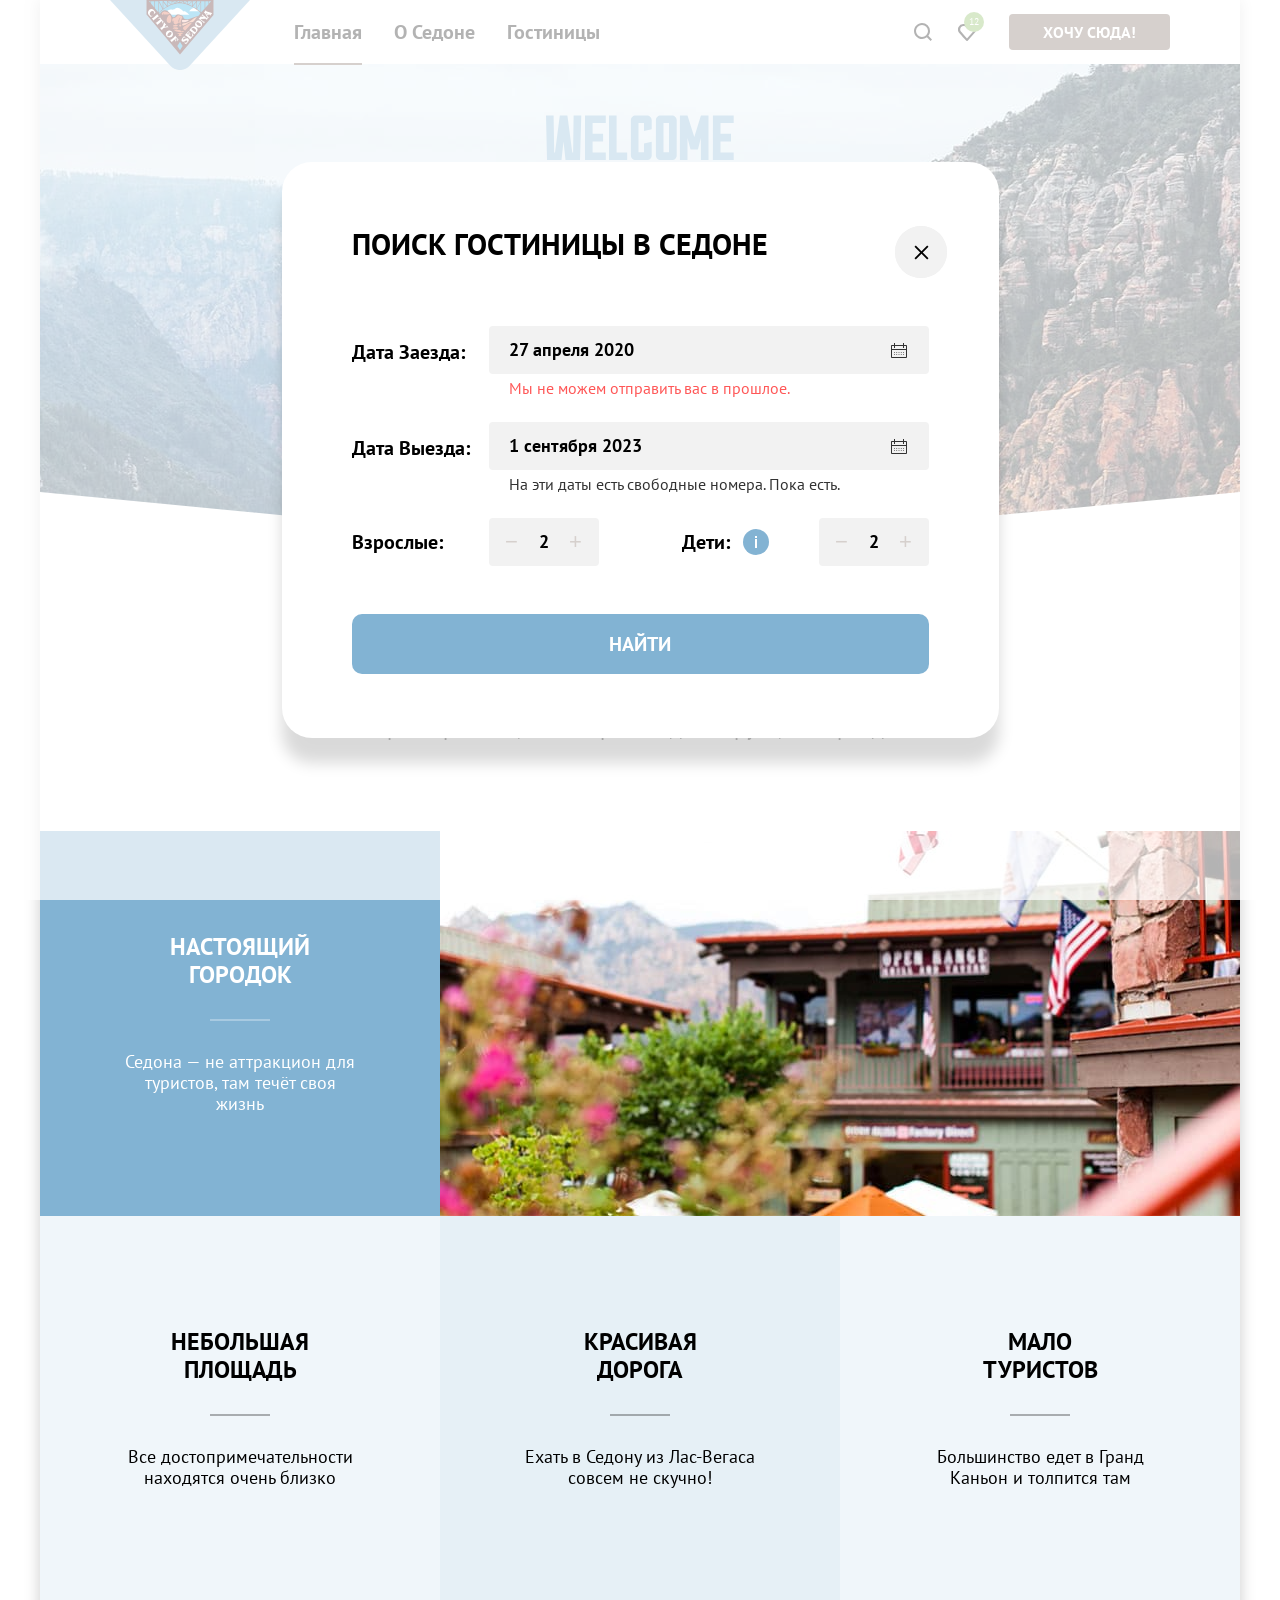
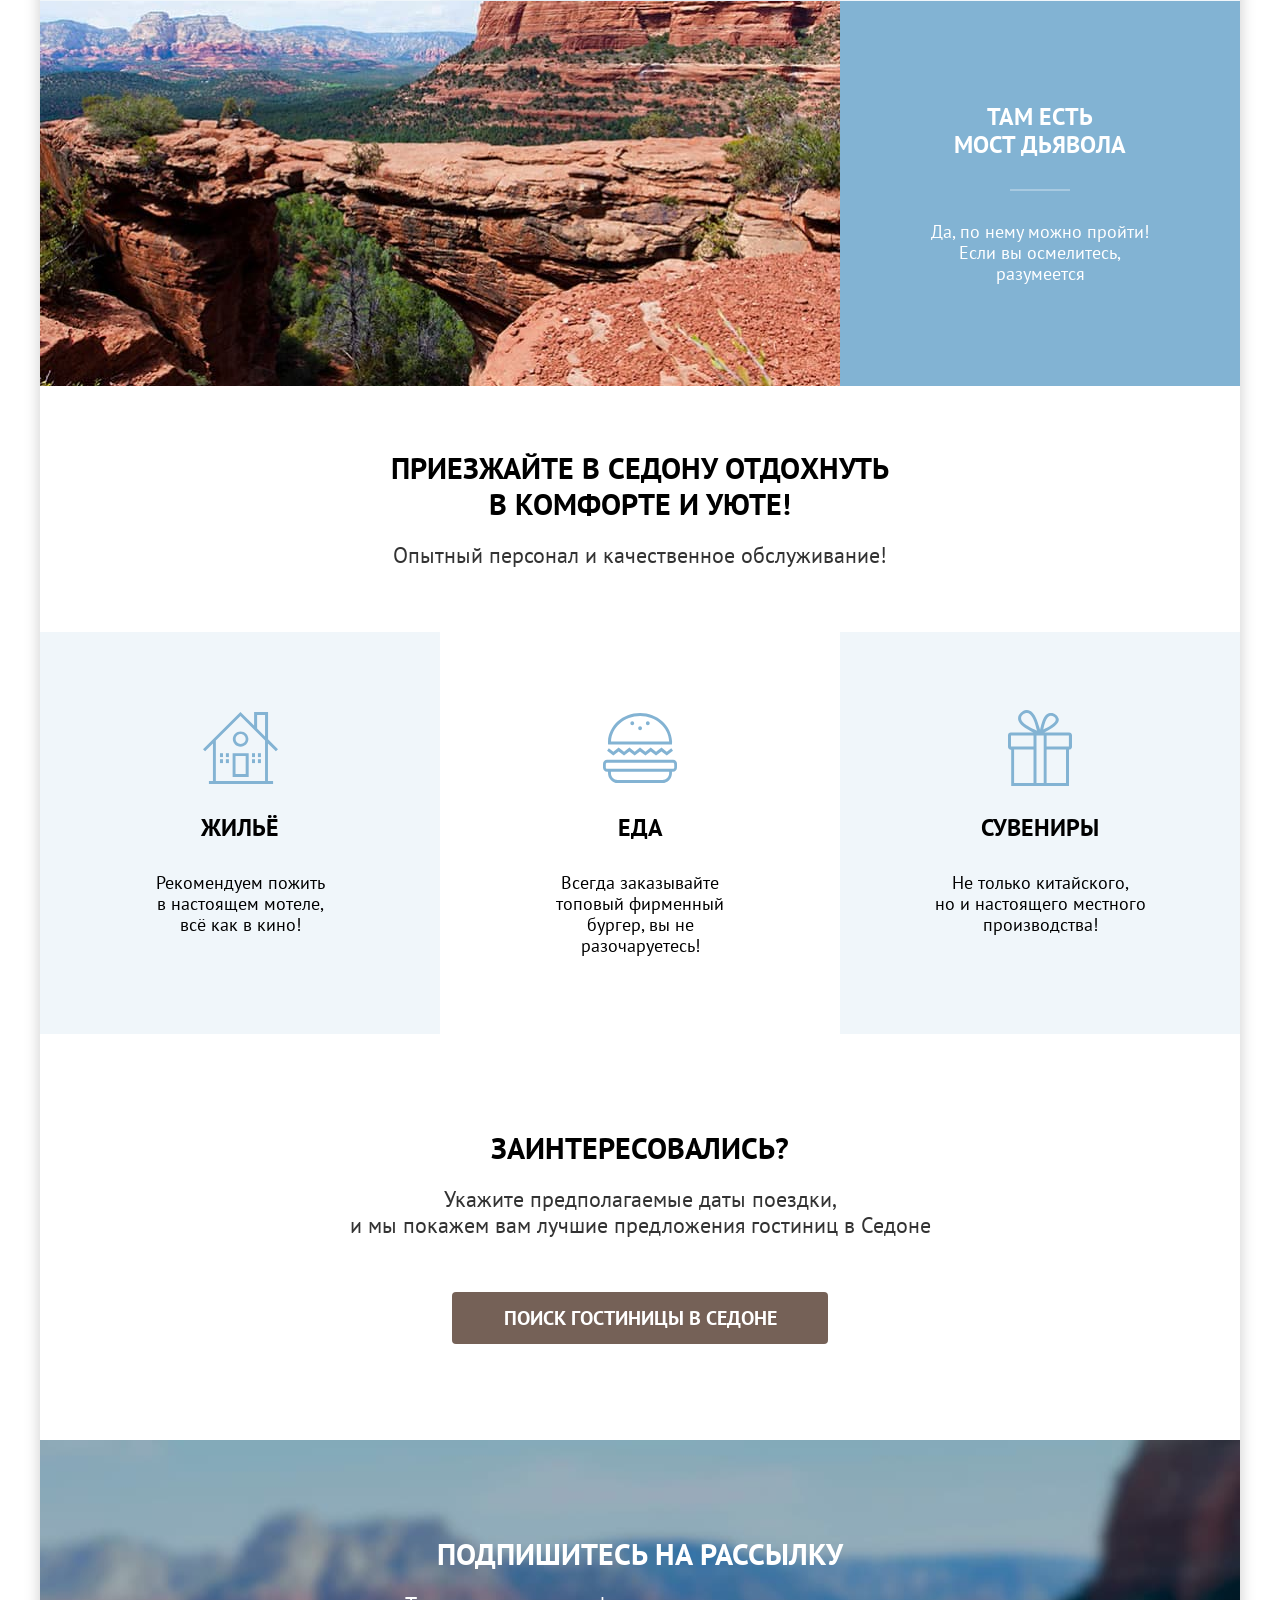
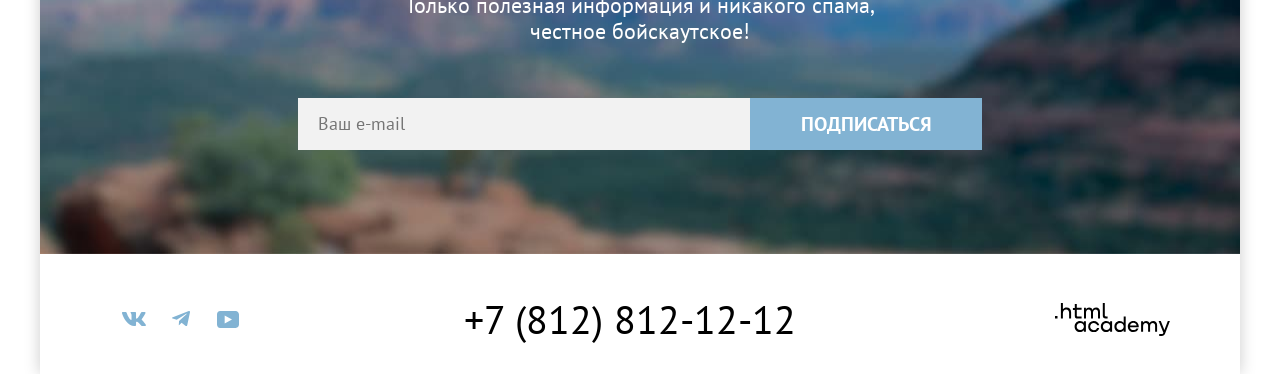
==== commit ccc1a153: "Шлифовка по чек-листу" ====
--- a/index.html
+++ b/index.html
@@ -70,7 +70,7 @@
         </section>
         <!--Преимущества-->
         <section class="advantages-block">
-          <h2 class="lead">Седона — небольшой городок в Аризоне,<br>заслуживающий большего!</h2>
+          <h2 class="lead-main">Седона — небольшой городок в Аризоне,<br>заслуживающий большего!</h2>
           <p class="desc">Рассмотрим причины, по которым Седона круче, чем Гранд-Каньон!</p>
         </section>
 
@@ -226,7 +226,7 @@
           <form class="booking-form" action="https://echo.htmlacademy.ru/" method="post">
             <label class="input-name" for="check-in-date">Дата Заезда:</label>
             <div class="date-input-wrapper">
-              <input class="date" type="text" id="check-in-date" name="check-in-date" required
+              <input class="date" type="text" id="check-in-date" name="check-in-date" value="27 апреля 2020" required
                 placeholder="Укажите дату">
               <svg class="custom-calendar-icon" xmlns="http://www.w3.org/2000/svg" width="16" height="15" fill="none"
                 viewBox="0 0 16 15">
@@ -240,7 +240,7 @@
             <p class="warning">Мы не можем отправить вас в прошлое.</p>
             <label class="input-name" for="departure-date">Дата Выезда:</label>
             <div class="date-input-wrapper">
-              <input class="date" type="text" id="departure-date" name="departure-date" required
+              <input class="date" type="text" id="departure-date" name="departure-date" value="1 сентября 2023" required
                 placeholder="Укажите дату">
               <svg class="custom-calendar-icon" xmlns="http://www.w3.org/2000/svg" width="16" height="15" fill="none"
                 viewBox="0 0 16 15">
@@ -273,7 +273,7 @@
               </div>
               <div class="guest-control">
                 <button class="guest-btn guest-btn-minus" type="button">−</button>
-                <input class="quantity" type="number" id="childs" name="childs" value="0" min="0">
+                <input class="quantity" type="number" id="childs" name="childs" value="2" min="0">
                 <button class="guest-btn guest-btn-plus" type="button">+</button>
               </div>
             </div>
--- a/styles/styles.css
+++ b/styles/styles.css
@@ -1,10 +1,3 @@
-/*
-* Prefixed by https://autoprefixer.github.io
-* PostCSS: v8.5.15,
-* Autoprefixer: v10.5.0
-* Browsers: last 4 version
-*/
-
 *,
 *::before,
 *::after {
@@ -38,15 +31,11 @@
 
 html {
   height: 100%;
+  min-width: 1200px;
 }
 
 body {
-  display: -webkit-box;
-  display: -ms-flexbox;
-  display: flex;
-  -webkit-box-orient: vertical;
-  -webkit-box-direction: normal;
-  -ms-flex-direction: column;
+  display: flex;
   flex-direction: column;
   width: 1200px;
   min-height: 100vh;
@@ -67,35 +56,38 @@
 }
 
 .container {
-  display: -webkit-box;
-  display: -ms-flexbox;
-  display: flex;
-  -webkit-box-orient: vertical;
-  -webkit-box-direction: normal;
-  -ms-flex-direction: column;
+  display: flex;
   flex-direction: column;
-  -webkit-box-flex: 1;
-  -ms-flex-positive: 1;
   flex-grow: 1;
   min-height: 100%;
   max-width: 1200px;
-  margin: 0 auto;
   text-align: center;
   -webkit-box-shadow: 0 0 15px #CCCCCC;
   box-shadow: 0 0 15px #CCCCCC;
 }
 
+.button-desired:focus-visible,
+.button-search:focus-visible,
+.button-subscribe:focus-visible,
+.catalog-submit:focus-visible,
+.catalog-reset:focus-visible,
+.product-card-button:focus-visible,
+.favorites:focus-visible,
+.favorites-active:focus-visible,
+.modal-search:focus-visible,
+.modal-close-button:focus-visible {
+  outline: 3px solid #82B3D3;
+  outline-offset: 2px;
+}
+
 /*Шапка*/
 .navigation {
-  display: -webkit-box;
-  display: -ms-flexbox;
-  display: flex;
-  -webkit-box-flex: 1;
-  -ms-flex-positive: 1;
+  display: flex;
   flex-grow: 1;
   width: 1060px;
   min-height: 64px;
   margin: 0 auto;
+  flex-wrap: wrap;
 }
 
 .navigation-logo {
@@ -108,10 +100,7 @@
 }
 
 .navigation-list {
-  display: -webkit-box;
-  display: -ms-flexbox;
-  display: flex;
-  -ms-flex-wrap: wrap;
+  display: flex;
   flex-wrap: wrap;
   min-width: 460px;
   margin: 0 0 0 168px;
@@ -120,16 +109,9 @@
 }
 
 .navigation-user {
-  display: -webkit-box;
-  display: -ms-flexbox;
-  display: flex;
-  -ms-flex-wrap: wrap;
+  display: flex;
   flex-wrap: wrap;
-  -webkit-box-pack: end;
-  -ms-flex-pack: end;
   justify-content: flex-end;
-  -webkit-box-align: center;
-  -ms-flex-align: center;
   align-items: center;
   min-width: 320px;
   margin: 0 0 0 auto;
@@ -219,17 +201,12 @@
   position: absolute;
   top: 10px;
   right: 5px;
-  display: -webkit-box;
-  display: -ms-flexbox;
-  display: flex;
-  -webkit-box-pack: center;
-  -ms-flex-pack: center;
+  display: flex;
   justify-content: center;
-  -webkit-box-align: center;
-  -ms-flex-align: center;
   align-items: center;
-  width: 20px;
+  min-width: 20px;
   height: 20px;
+  padding: 0 4px;
   font-family: "PT Sans", sans-serif;
   font-weight: 400;
   font-size: 10px;
@@ -240,14 +217,9 @@
 }
 
 .info {
-  display: -webkit-box;
-  display: -ms-flexbox;
-  display: flex;
-  -webkit-box-pack: justify;
-  -ms-flex-pack: justify;
+  display: flex;
+  flex-wrap: wrap;
   justify-content: space-between;
-  -webkit-box-align: center;
-  -ms-flex-align: center;
   align-items: center;
   width: 1060px;
   margin: 0 auto;
@@ -259,10 +231,7 @@
 }
 
 .social-list {
-  display: -webkit-box;
-  display: -ms-flexbox;
-  display: flex;
-  -ms-flex-wrap: wrap;
+  display: flex;
   flex-wrap: wrap;
   list-style-type: none;
   margin: 0;
@@ -270,14 +239,8 @@
 }
 
 .button-social {
-  display: -webkit-box;
-  display: -ms-flexbox;
-  display: flex;
-  -webkit-box-align: center;
-  -ms-flex-align: center;
+  display: flex;
   align-items: center;
-  -webkit-box-pack: center;
-  -ms-flex-pack: center;
   justify-content: center;
   width: 47px;
   height: 40px;
@@ -320,12 +283,8 @@
 .htmlacademy-link {
   margin-left: auto;
   width: 300px;
-  display: -webkit-box;
-  display: -ms-flexbox;
   display: flex;
   color: #000000;
-  -webkit-box-pack: end;
-  -ms-flex-pack: end;
   justify-content: flex-end;
 }
 
@@ -362,15 +321,16 @@
 }
 
 .image {
-  margin: auto;
+  display: block;
+  margin: 0 auto;
   padding-top: 51px;
   padding-bottom: 82px;
 }
 
 .advantages-block {
   margin: 0;
-  padding: 65px 270px;
-  margin-bottom: 24px;
+  padding: 69px 270px;
+  margin-bottom: 21px;
 }
 
 .button-desired {
@@ -401,13 +361,23 @@
   background-color: #E5E5E5;
 }
 
-.lead {
+.lead-main {
   font-weight: 700;
   font-size: 30px;
   line-height: 36px;
   text-transform: uppercase;
   margin: 0;
   margin-bottom: 25px;
+}
+
+
+.lead {
+  font-weight: 700;
+  font-size: 30px;
+  line-height: 36px;
+  text-transform: uppercase;
+  margin: 0;
+  margin-bottom: 20px;
 }
 
 .desc,
@@ -426,10 +396,7 @@
 }
 
 .advantages-list {
-  display: -webkit-box;
-  display: -ms-flexbox;
-  display: flex;
-  -ms-flex-wrap: wrap;
+  display: flex;
   flex-wrap: wrap;
   width: 100%;
   margin: 0 auto;
@@ -439,17 +406,13 @@
 
 .advantages-item {
   margin: 0;
-  padding: 112px 85px;
+  padding: 112px 85px 113px 85px;
   -webkit-box-sizing: content-box;
   box-sizing: content-box;
-  -webkit-box-flex: 1;
-  -ms-flex: 1;
   flex: 1;
 }
 
 .advantages-item.pictures {
-  display: -webkit-box;
-  display: -ms-flexbox;
   display: flex;
   background-color: #82B3D3;
   color: #ffffff;
@@ -469,6 +432,7 @@
 
 .advantages-title {
   font-size: 24px;
+  font-weight: 700;
   line-height: 28px;
   text-transform: uppercase;
   margin: 0;
@@ -497,14 +461,11 @@
 
 .service-text {
   margin: 0;
-  padding: 63px 270px;
+  padding: 64px 340px;
 }
 
 .service-list {
-  display: -webkit-box;
-  display: -ms-flexbox;
-  display: flex;
-  -ms-flex-wrap: wrap;
+  display: flex;
   flex-wrap: wrap;
   width: 100%;
   min-height: 385px;
@@ -516,6 +477,7 @@
 .service-title {
   font-size: 24px;
   line-height: 28px;
+  font-weight: 700;
   text-transform: uppercase;
   margin: 0;
   margin-bottom: 30px;
@@ -559,8 +521,6 @@
   padding: 78px 85px;
   -webkit-box-sizing: content-box;
   box-sizing: content-box;
-  -webkit-box-flex: 1;
-  -ms-flex: 1;
   flex: 1;
 }
 
@@ -579,7 +539,7 @@
 
 .call-to-action {
   margin: 0;
-  padding: 95px 304px;
+  padding: 96px 304px;
   text-align: center;
 }
 
@@ -593,9 +553,10 @@
   background-color: #756157;
   text-decoration: none;
   text-transform: uppercase;
-  margin: 50px auto 0;
+  margin: 54px auto 0;
   padding: 8px 30px;
-  width: 376px;
+  max-width: 376px;
+  width: 100%;
   border-radius: 4px;
 }
 
@@ -625,14 +586,10 @@
 }
 
 .subscribe-form {
-  display: -webkit-box;
-  display: -ms-flexbox;
-  display: flex;
-  -webkit-box-pack: center;
-  -ms-flex-pack: center;
+  display: flex;
   justify-content: center;
   width: 100%;
-  margin: 50px auto 0;
+  margin: 54px auto 0;
   gap: 0;
 }
 
@@ -643,8 +600,9 @@
   line-height: 24px;
   color: #333333;
   background-color: #F2F2F2;
-  width: 452px;
-  max-height: 52px;
+  width: 100%;
+  max-width: 452px;
+  min-height: 52px;
   padding: 14px 20px;
   border: 0;
 }
@@ -660,9 +618,15 @@
   outline: 3px solid #82B3D3;
 }
 
+.field:disabled {
+  opacity: 0.5;
+  pointer-events: none;
+}
+
 .button-subscribe {
   display: block;
-  width: 232px;
+  max-width: 232px;
+  width: 100%;
   padding: 8px 50px;
   border: 0;
   font-family: "PT Sans", sans-serif;
@@ -702,36 +666,27 @@
 }
 
 .head-main {
-  display: -webkit-box;
-  display: -ms-flexbox;
-  display: flex;
-  -ms-flex-wrap: wrap;
+  display: flex;
   flex-wrap: wrap;
-  -webkit-box-pack: justify;
-  -ms-flex-pack: justify;
   justify-content: space-between;
-  -webkit-box-align: center;
-  -ms-flex-align: center;
   align-items: center;
-  width: 1200px;
-  margin: 0;
-  padding: 35px 70px 56px 70px;
+  width: 1060px;
+  margin: 0 auto;
+  padding: 35px 0 76px 0;
 }
 
 .inner-header-title {
-  width: 1060px;
-  margin: 0 auto 8px;
+  width: 100%;
+  margin: 0 0 8px 0;
   font-size: 60px;
+  font-weight: 700;
   line-height: 78px;
 }
 
 .breadcrumbs {
-  display: -webkit-box;
-  display: -ms-flexbox;
-  display: flex;
-  -ms-flex-wrap: wrap;
+  display: flex;
   flex-wrap: wrap;
-  width: 1060px;
+  width: 100%;
   margin: 0;
   margin-bottom: 40px;
   padding: 0;
@@ -751,11 +706,7 @@
 }
 
 .breadcrumbs-item {
-  display: -webkit-box;
-  display: -ms-flexbox;
-  display: flex;
-  -webkit-box-align: center;
-  -ms-flex-align: center;
+  display: flex;
   align-items: center;
   font-size: 16px;
   line-height: 21px;
@@ -769,6 +720,11 @@
   text-decoration: none;
 }
 
+.breadcrumbs-link:focus {
+  outline: 2px solid #82B3D3;
+  outline-offset: 2px;
+}
+
 .breadcrumbs-link:hover {
   opacity: 0.6;
 }
@@ -791,13 +747,10 @@
 }
 
 .catalog-filter {
-  display: -webkit-box;
-  display: -ms-flexbox;
-  display: flex;
-  -ms-flex-wrap: wrap;
+  display: flex;
   flex-wrap: wrap;
-  width: 1060px;
-  margin: 0 auto;
+  width: 100%;
+  margin: 0;
   padding: 0;
 }
 
@@ -805,8 +758,10 @@
   margin: 0;
   padding: 0;
   border: 0;
-  width: 152px;
-  margin-right: 68px;
+  min-width: 152px;
+  max-width: 200px;
+  margin-right: 70px;
+  flex: 0 1 auto;
 }
 
 .catalog-filter-list {
@@ -819,8 +774,10 @@
   margin: 0;
   padding: 0;
   border: 0;
-  width: 152px;
-  margin-right: 138px;
+  min-width: 152px;
+  max-width: 200px;
+  margin-right: 137px;
+  flex: 0 1 auto;
 }
 
 .catalog-filter-price {
@@ -828,7 +785,6 @@
   padding: 0;
   border: 0;
   width: 288px;
-  margin-right: 70px;
 }
 
 .catalog-filter-title {
@@ -839,17 +795,13 @@
   margin-bottom: 32px;
 }
 
-.catalog-filter-item {
-  padding-bottom: 18px;
+.catalog-filter-item:not(:last-child) {
+  padding-bottom: 17px;
 }
 
 .control {
   position: relative;
-  display: -webkit-box;
-  display: -ms-flexbox;
-  display: flex;
-  -webkit-box-align: center;
-  -ms-flex-align: center;
+  display: flex;
   align-items: center;
   padding-left: 36px;
   gap: 16px;
@@ -919,6 +871,15 @@
   opacity: 0.3;
 }
 
+.control-input:disabled + .control-mark {
+  opacity: 0.3;
+  pointer-events: none;
+}
+
+.control-input:disabled ~ .filter-label {
+  opacity: 0.3;
+}
+
 .catalog-filter-radio .control-mark {
   border-radius: 50%;
 }
@@ -954,10 +915,8 @@
 }
 
 .catalog-inputs {
-  display: -webkit-box;
-  display: -ms-flexbox;
-  display: flex;
-  margin-bottom: 45px;
+  display: flex;
+  margin-bottom: 46px;
   font-family: "PT Sans", sans-serif;
   font-weight: 400;
   font-size: 18px;
@@ -1073,6 +1032,11 @@
   border: 2px solid #82B3D3;
 }
 
+.range-handle:disabled {
+  opacity: 0.3;
+  pointer-events: none;
+}
+
 .range-handle-min {
   left: 0%;
 }
@@ -1085,11 +1049,11 @@
   margin: 0;
   margin-left: auto;
   width: 188px;
-  -ms-flex-item-align: end;
   align-self: flex-end;
 }
 
 .catalog-submit {
+  min-width: 191px;
   font-family: "PT Sans", sans-serif;
   font-weight: 700;
   font-size: 16px;
@@ -1097,8 +1061,8 @@
   text-transform: uppercase;
   color: #ffffff;
   background-color: #82B3D3;
-  margin: 0 auto 18px;
-  padding: 8px 50px;
+  margin: 0 auto 32px;
+  padding: 8px 45px;
   border: none;
   border-radius: 4px;
 }
@@ -1118,6 +1082,7 @@
 }
 
 .catalog-reset {
+  min-width: 191px;
   font-family: "PT Sans", sans-serif;
   font-weight: 700;
   font-size: 16px;
@@ -1126,7 +1091,7 @@
   color: #ffffff;
   background-color: transparent;
   margin: 0 auto;
-  padding: 21px 54px;
+  padding: 8px 50px 3px 50px;
   border: none;
 }
 
@@ -1152,7 +1117,7 @@
   font-family: "PT Sans", sans-serif;
   font-weight: 700;
   font-size: 18px;
-  line-height: 23px;
+  line-height: 21px;
   color: #333333;
   border: 2px solid #E5E5E5;
   border-radius: 4px;
@@ -1160,37 +1125,29 @@
 }
 
 .search-result {
-  display: -webkit-box;
-  display: -ms-flexbox;
-  display: flex;
-  -ms-flex-wrap: wrap;
+  display: flex;
   flex-wrap: wrap;
   width: 1060px;
-  margin: 0 auto 40px;
+  margin: 0 auto 39px;
   text-align: left;
-  -webkit-box-align: start;
-  -ms-flex-align: start;
   align-items: flex-start;
 }
 
 .search-result .lead {
   width: 400px;
   margin: 0 138px 0 0;
-  -ms-flex-item-align: center;
-  -ms-grid-row-align: center;
   align-self: center;
 }
 
 .view-block {
   margin-left: auto;
-  display: -webkit-box;
-  display: -ms-flexbox;
-  display: flex;
+  display: flex;
+  flex-wrap: wrap;
   gap: 8px;
 }
 
 .view {
-  width: 215px;
+  width: 48px;
   margin-left: auto;
   border: 2px solid #E5E5E5;
   border-radius: 4px;
@@ -1243,11 +1200,9 @@
 }
 
 .hotel-list {
-  display: -ms-grid;
   display: grid;
-  -ms-grid-columns: 1fr 20px 1fr 20px 1fr;
-  grid-template-columns: repeat(3, 1fr);
-  width: 1060px;
+  grid-template-columns: repeat(3, 340px);
+  width: 1062px;
   text-align: left;
   gap: 20px;
   list-style-type: none;
@@ -1258,21 +1213,15 @@
 .hotel-card-link {
   margin: 0;
   padding: 0;
-  margin-bottom: 14px;
+  margin-bottom: 13px;
 }
 
 .hotel-card {
-  display: -webkit-box;
-  display: -ms-flexbox;
-  display: flex;
-  -ms-flex-wrap: wrap;
+  display: flex;
   flex-wrap: wrap;
-  -webkit-box-orient: vertical;
-  -webkit-box-direction: normal;
-  -ms-flex-direction: column;
   flex-direction: column;
   margin: 0;
-  padding: 18px;
+  padding: 20px 19px;
   border: 2px solid #E5E5E5;
   border-radius: 4px;
 }
@@ -1285,27 +1234,25 @@
 }
 
 .card-container {
-  display: -ms-grid;
   display: grid;
-  -ms-grid-columns: 1fr 20px 1fr;
   grid-template-columns: 1fr 1fr;
-  gap: 16px 20px;
+  gap: 15px 20px;
 }
 
 .hotel-card-title {
   grid-column: 1 / -1;
   font-size: 24px;
   line-height: 28px;
+  font-weight: 700;
   background-color: #ffffff;
   color: #000000;
   margin: 0;
   padding: 0;
   text-decoration: none;
+  overflow-wrap: break-word;
 }
 
 .hotel-type {
-  -ms-grid-column: 1;
-  -ms-grid-column-span: 1;
   grid-column: 1 / 2;
   color: #333333;
   margin: 0;
@@ -1313,10 +1260,7 @@
 }
 
 .hotel-price {
-  -ms-grid-column: 2;
-  -ms-grid-column-span: 1;
   grid-column: 2 / 3;
-  -ms-grid-column-align: end;
   justify-self: end;
   color: #333333;
   margin: 0;
@@ -1324,8 +1268,6 @@
 }
 
 .product-card-button {
-  -ms-grid-column: 1;
-  -ms-grid-column-span: 1;
   grid-column: 1 / 2;
   font-weight: 700;
   font-size: 16px;
@@ -1353,8 +1295,6 @@
 }
 
 .favorites {
-  -ms-grid-column: 2;
-  -ms-grid-column-span: 1;
   grid-column: 2 / 3;
   font-weight: 700;
   font-family: "PT Sans", sans-serif;
@@ -1384,8 +1324,6 @@
 }
 
 .favorites-active {
-  -ms-grid-column: 2;
-  -ms-grid-column-span: 1;
   grid-column: 2 / 3;
   font-weight: 700;
   font-family: "PT Sans", sans-serif;
@@ -1415,18 +1353,14 @@
 }
 
 .stars {
-  display: -webkit-box;
-  display: -ms-flexbox;
   display: flex;
   gap: 6px;
-  -webkit-box-align: center;
-  -ms-flex-align: center;
   align-items: center;
+  flex-wrap: wrap;
 }
 
 .star {
   display: block;
-  -ms-flex-negative: 0;
   flex-shrink: 0;
   color: #82B3D3;
   width: 18px;
@@ -1436,15 +1370,12 @@
 .four-stars,
 .three-stars,
 .two-stars {
-  -ms-grid-column: 1;
-  -ms-grid-column-span: 1;
   grid-column: 1 / 2;
 }
 
 .hotel-card-rating {
   grid-column: 2 / -1;
-  width: 140px;
-  -ms-grid-column-align: start;
+  min-width: 140px;
   justify-self: start;
   font-size: 16px;
   line-height: 20px;
@@ -1454,6 +1385,8 @@
   margin: 0;
   padding: 8px 23px;
   border-radius: 4px;
+  text-align: center;
+  overflow-wrap: break-word;
 }
 
 .catalog-divider {
@@ -1464,10 +1397,7 @@
 }
 
 .pagination {
-  display: -webkit-box;
-  display: -ms-flexbox;
-  display: flex;
-  -ms-flex-wrap: wrap;
+  display: flex;
   flex-wrap: wrap;
   width: 1060px;
   margin: 0 auto;
@@ -1491,6 +1421,7 @@
   padding: 12px 20px;
   font-size: 20px;
   line-height: 36px;
+  font-weight: 700;
   color: #ffffff;
   background-color: #82B3D3;
   text-decoration: none;
@@ -1523,9 +1454,8 @@
 
 /*Модальное окно*/
 .modal-container {
-  display: -webkit-box;
-  display: -ms-flexbox;
-  display: flex;
+  display: flex;
+  flex-wrap: wrap;
   position: fixed;
   top: 0;
   left: 0;
@@ -1534,9 +1464,9 @@
   background-color: rgba(255, 255, 255, 0.7);
 }
 
-.modal-container-close {
+/*.modal-container-close {
   display: none;
-}
+}*/
 
 .modal {
   position: relative;
@@ -1557,7 +1487,7 @@
   font-weight: 700;
   color: #000000;
   text-transform: uppercase;
-  margin-bottom: 63px;
+  margin-bottom: 64px;
 }
 
 .modal-close-button {
@@ -1586,16 +1516,9 @@
 }
 
 .booking-form {
-  display: -webkit-box;
-  display: -ms-flexbox;
-  display: flex;
-  -ms-flex-wrap: wrap;
+  display: flex;
   flex-wrap: wrap;
-  -webkit-box-pack: justify;
-  -ms-flex-pack: justify;
   justify-content: space-between;
-  -webkit-box-align: center;
-  -ms-flex-align: center;
   align-items: center;
 }
 
@@ -1616,9 +1539,9 @@
   position: absolute;
   top: 50%;
   right: 22px;
-  -webkit-transform: translateY(-50%);
-  -ms-transform: translateY(-50%);
-  transform: translateY(-50%);
+  -webkit-transform: translateY(-60%);
+  -ms-transform: translateY(-60%);
+  transform: translateY(-60%);
   color: #333333;
   pointer-events: none;
 }
@@ -1647,18 +1570,20 @@
 }
 
 .warning {
-  width: 589px;
+  width: 100%;
+  max-width: 589px;
   font-family: "PT Sans", sans-serif;
   font-size: 16px;
   line-height: 21px;
   font-weight: 400;
   color: #FF5757;
   padding-left: 157px;
-  margin-bottom: 21px;
+  margin-bottom: 23px;
 }
 
 .hint {
-  width: 589px;
+  width: 100%;
+  max-width: 589px;
   font-family: "PT Sans", sans-serif;
   font-size: 16px;
   line-height: 21px;
@@ -1670,25 +1595,16 @@
 }
 
 .guests {
-  display: -webkit-box;
-  display: -ms-flexbox;
-  display: flex;
-  -ms-flex-wrap: wrap;
+  display: flex;
   flex-wrap: wrap;
   min-width: 247px;
-  -webkit-box-align: center;
-  -ms-flex-align: center;
   align-items: center;
   margin-bottom: 48px;
 }
 
 .guest-control {
   position: relative;
-  display: -webkit-box;
-  display: -ms-flexbox;
-  display: flex;
-  -webkit-box-align: center;
-  -ms-flex-align: center;
+  display: flex;
   align-items: center;
   width: 110px;
   margin-left: auto;
@@ -1706,6 +1622,9 @@
   background-color: #F2F2F2;
   border: none;
   border-radius: 4px;
+  -webkit-appearance: none;
+  -moz-appearance: textfield;
+  appearance: none;
 }
 
 .guest-control .quantity:hover {
@@ -1721,10 +1640,6 @@
 .guest-control .quantity::-webkit-inner-spin-button {
   -webkit-appearance: none;
   margin: 0;
-}
-
-.guest-control .quantity {
-  -moz-appearance: textfield;
 }
 
 .guest-btn {
@@ -1741,14 +1656,8 @@
   background-color: transparent;
   border: none;
   cursor: pointer;
-  display: -webkit-box;
-  display: -ms-flexbox;
-  display: flex;
-  -webkit-box-align: center;
-  -ms-flex-align: center;
+  display: flex;
   align-items: center;
-  -webkit-box-pack: center;
-  -ms-flex-pack: center;
   justify-content: center;
   border-radius: 4px;
   z-index: 1;
@@ -1775,13 +1684,18 @@
   color: #D6D0CD;
 }
 
+.guest-btn:disabled {
+  opacity: 0.3;
+  pointer-events: none;
+}
+
 .icon-info {
+  display: block;
   width: 26px;
   height: 26px;
   color: #83B3D3;
-  margin-left: 10px;
+  margin-left: 13px;
   cursor: pointer;
-  -ms-flex-negative: 0;
   flex-shrink: 0;
 }
 
@@ -1812,7 +1726,7 @@
   display: none;
   position: absolute;
   left: 50%;
-  transform: translateX(calc(-50% + 6px));
+  transform: translateX(calc(-50% + 7px));
   width: 256px;
   padding: 30px 22px;
   font-family: "PT Sans", sans-serif;
@@ -1833,7 +1747,8 @@
 }
 
 .modal-search {
-  width: 577px;
+  max-width: 577px;
+  width: 100%;
   font-family: "PT Sans", sans-serif;
   font-size: 20px;
   line-height: 24px;
@@ -1844,7 +1759,7 @@
   background-color: #82B3D3;
   border-radius: 10px;
   border: none;
-  padding: 18px 250px;
+  padding: 18px 20px;
 }
 
 .modal-search:hover,
@@ -1856,3 +1771,8 @@
   color: #95BEDA;
   background-color: #68A2CA;
 }
+
+.modal-search:disabled {
+  background-color: #E5E5E5;
+  pointer-events: none;
+}
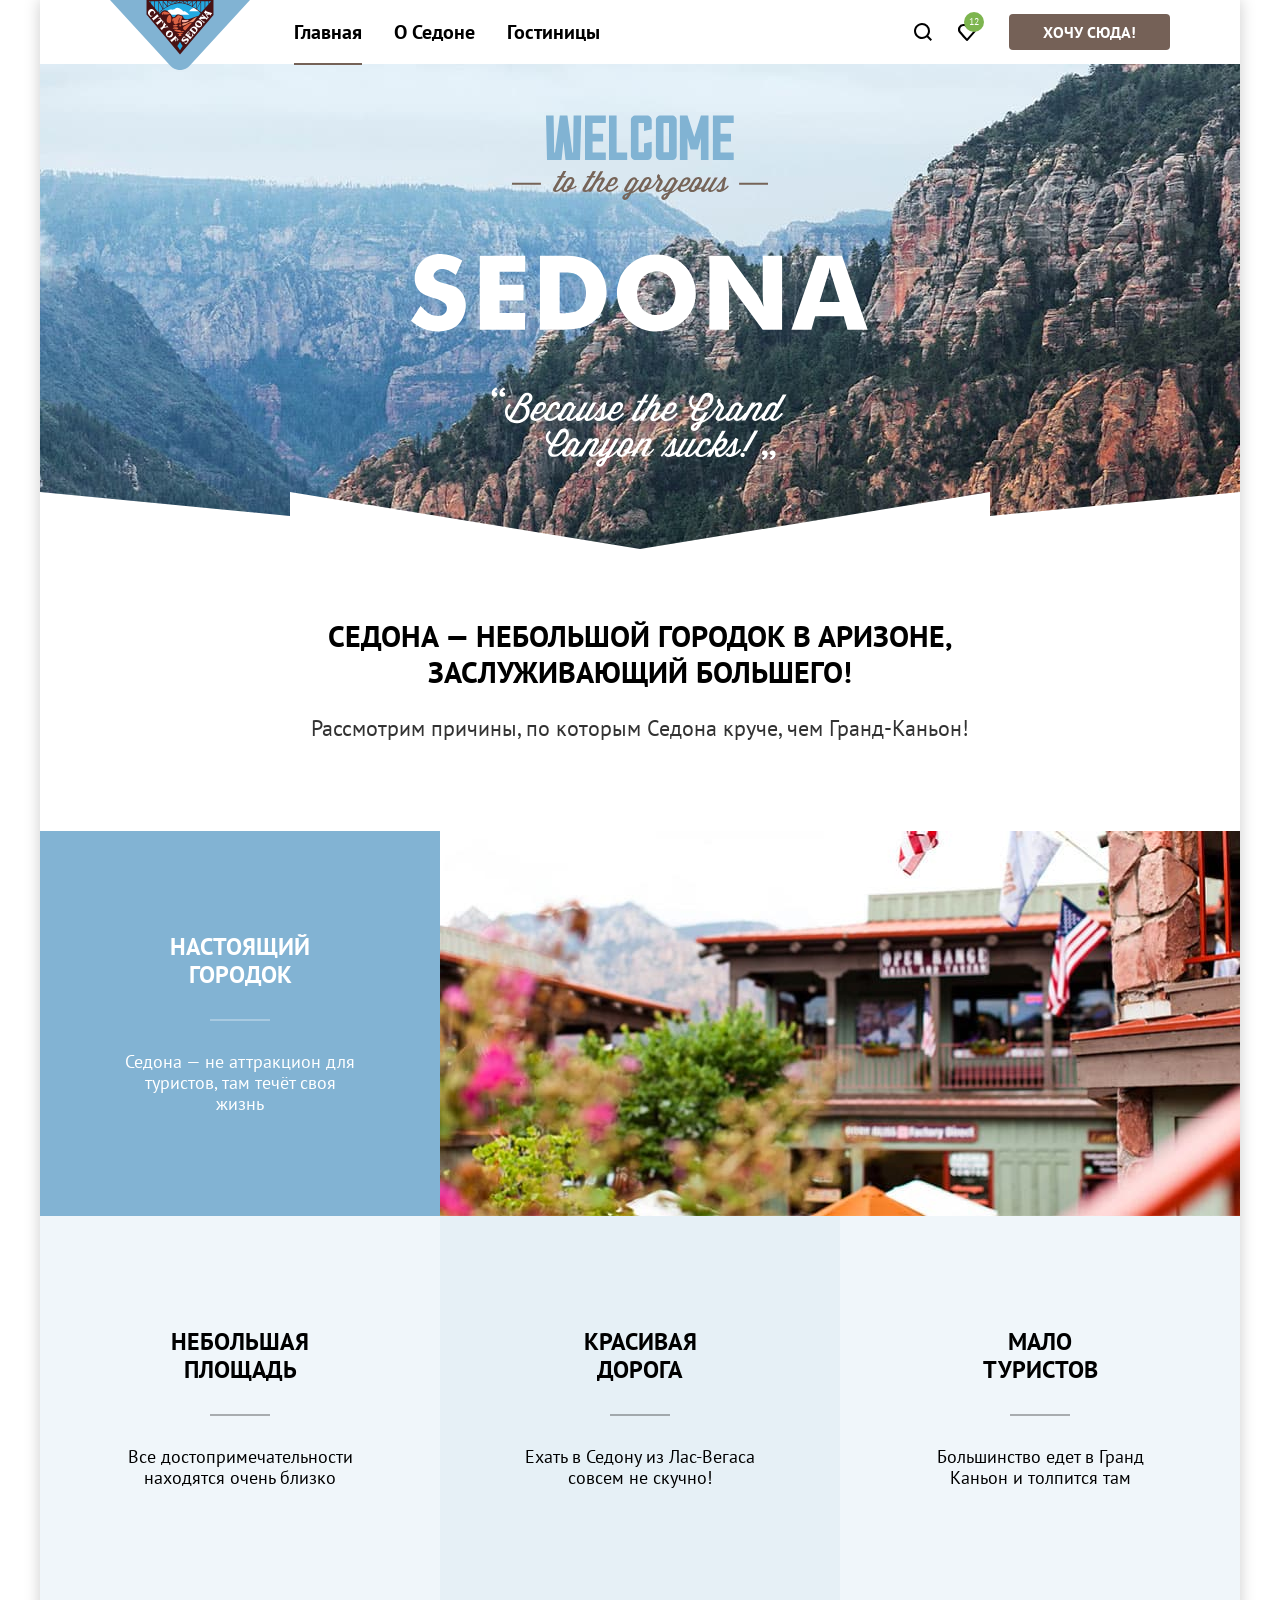
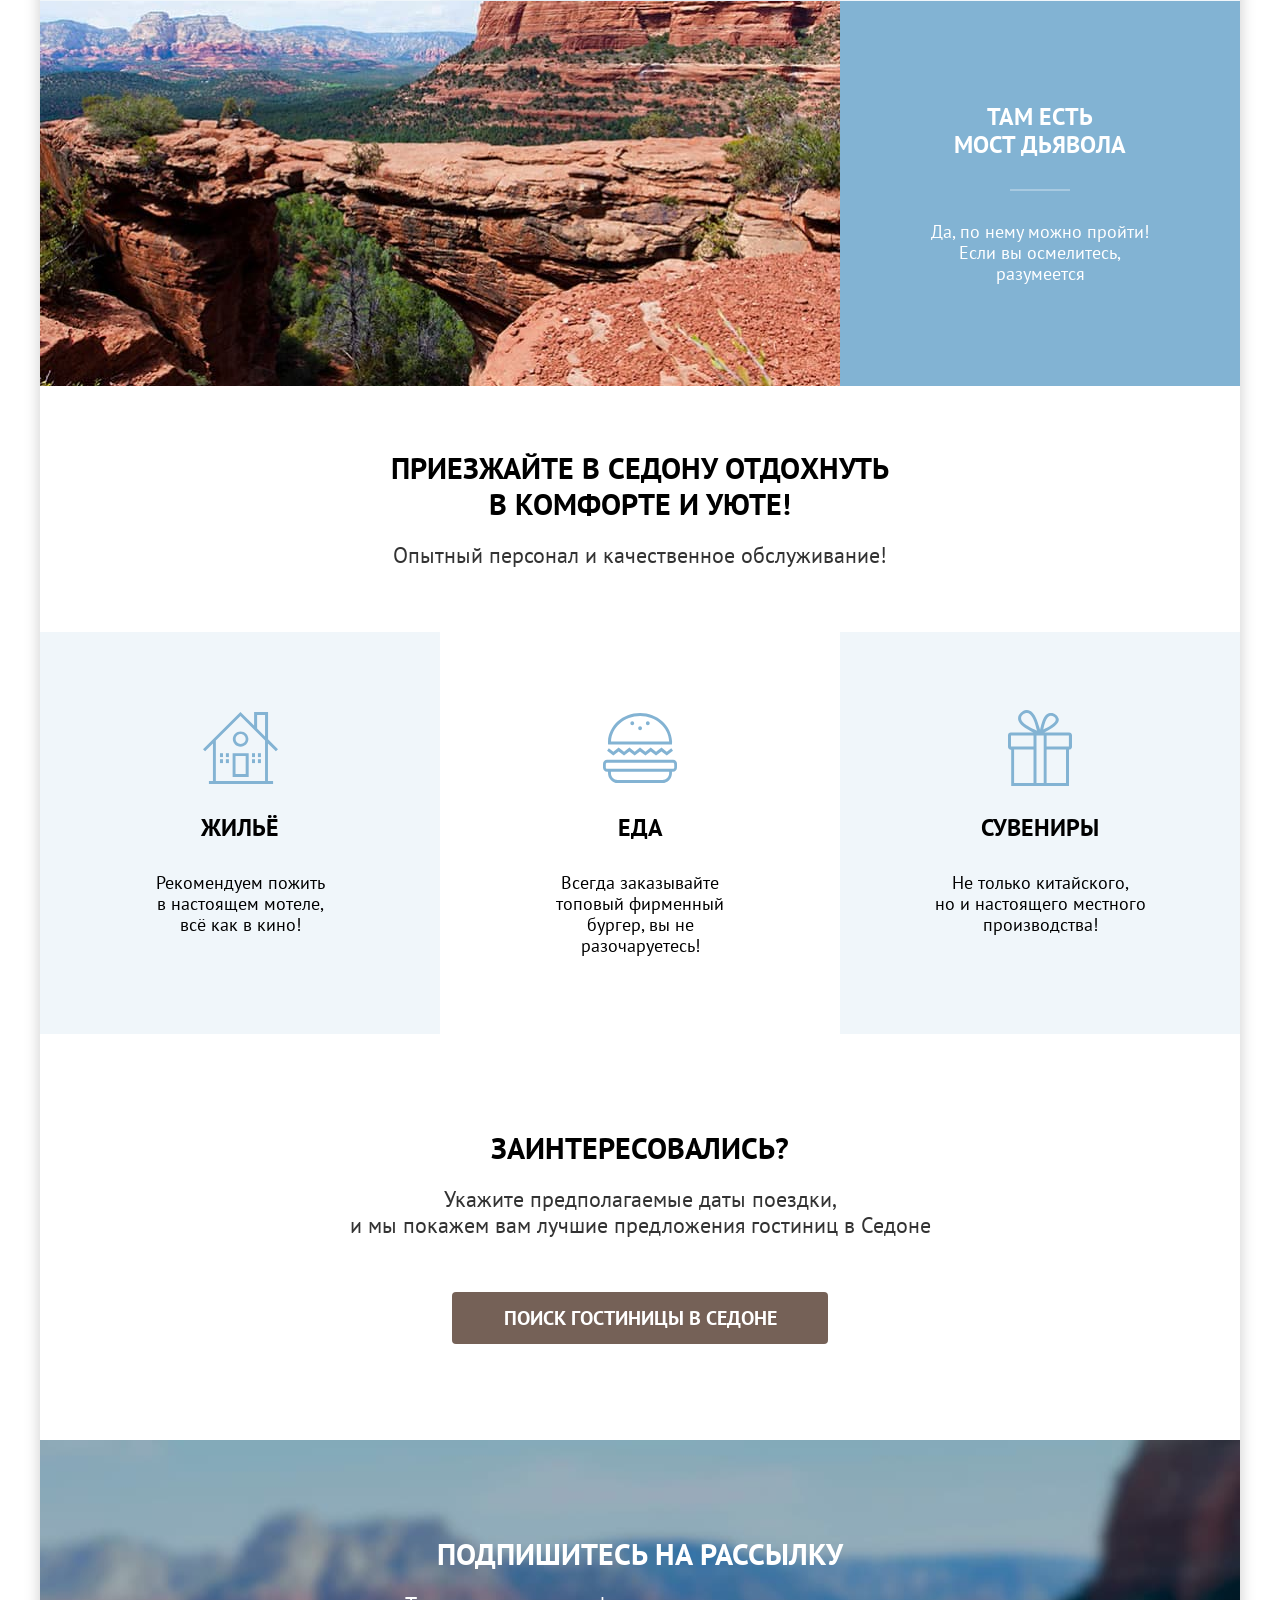
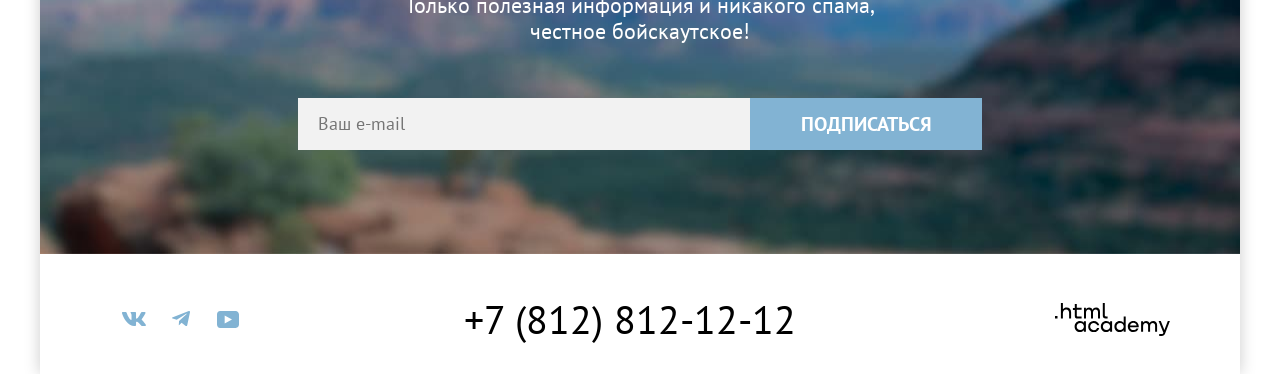
==== commit cfc4c316: "Финальные правки" ====
--- a/index.html
+++ b/index.html
@@ -209,7 +209,8 @@
           </section>
           <!--Контакты-->
           <a class="contacts-phone" href="tel:88128121212">+7 (812) 812-12-12</a>
-          <a class="htmlacademy-link" href="https://htmlacademy.ru/intensive/htmlcss">
+          <a class="htmlacademy-link" href="https://htmlacademy.ru/intensive/htmlcss" target="_blank"
+            rel="noreferrer noopener">
             <svg xmlns="http://www.w3.org/2000/svg" width="115" height="33" fill="none" viewBox="0 0 115 33">
               <path fill="currentColor"
                 d="M0 12.9v2.6h2.5v-2.6zM11.6 4.5c-1.6 0-2.8.7-3.6 1.7h-.1V0h-2v15.5h2v-5.3c0-2.1 1.3-3.6 3.3-3.6 1.8 0 2.9 1.4 2.9 3.2v5.7h2V9.4c.1-3-1.8-4.9-4.5-4.9M26.6 4.8h-4.8V1.1h-2v3.8h-1.9v2h1.9v6c0 1.7 1 2.7 2.7 2.7h4.1v-2h-3.7c-.7 0-1.1-.4-1.1-1.1V6.8h4.8zM41.1 4.6c-1.6 0-2.9.8-3.5 2.1h-.1c-.6-1.2-1.8-2.1-3.4-2.1-1.4 0-2.5.8-3.1 1.8h-.1V4.8H29v10.6h2V10c0-2 1-3.5 2.6-3.5 1.5 0 2.4 1 2.4 2.6v6.3h2V9.8c0-2.4 1.4-3.3 2.6-3.3 1.5 0 2.4 1 2.4 2.6v6.3h2V8.9c.1-2.5-1.4-4.3-3.9-4.3M47.8 12.7c0 1.7 1 2.7 2.8 2.7h2v-2h-1.7c-.7 0-1.1-.4-1.1-1.1V0h-2zM28.9 19.7c-.9-1.1-2.2-1.8-3.9-1.8-3.1 0-5.4 2.3-5.4 5.6s2.3 5.6 5.4 5.6c1.8 0 3-.8 3.8-1.9h.1v1.6h2V18.2h-2zm-3.6 7.4c-2.2 0-3.6-1.6-3.6-3.6s1.4-3.6 3.6-3.6 3.6 1.6 3.6 3.6c0 1.9-1.4 3.6-3.6 3.6M44.2 22c-.5-2.4-2.6-4.1-5.4-4.1a5.4 5.4 0 0 0-5.6 5.6c0 3.1 2.2 5.6 5.6 5.6 2.8 0 4.9-1.8 5.4-4.2h-2.1a3.4 3.4 0 0 1-3.3 2.3c-2.2 0-3.6-1.6-3.6-3.6s1.4-3.6 3.6-3.6c1.6 0 2.8 1 3.3 2.2h2.1zM55.1 19.7c-.9-1.1-2.2-1.8-3.9-1.8-3.1 0-5.4 2.3-5.4 5.6s2.3 5.6 5.4 5.6c1.8 0 3-.8 3.8-1.9h.1v1.6h2V18.2h-2zm-3.6 7.4c-2.2 0-3.6-1.6-3.6-3.6s1.4-3.6 3.6-3.6 3.6 1.6 3.6 3.6c0 1.9-1.5 3.6-3.6 3.6M68.7 19.8c-.9-1.1-2.2-1.9-3.9-1.9-3.1 0-5.4 2.3-5.4 5.6s2.2 5.6 5.4 5.6c1.7 0 3-.8 3.8-1.8h.1v1.5h2V13.4h-2zm-3.6 7.3c-2.2 0-3.6-1.6-3.6-3.6s1.4-3.6 3.6-3.6 3.6 1.6 3.6 3.6c-.1 2-1.5 3.6-3.6 3.6M78.3 17.9c-3.3 0-5.5 2.5-5.5 5.6 0 3 2.1 5.6 5.5 5.6 2.5 0 4.5-1.3 5.2-3.6h-2.1c-.5 1-1.6 1.6-3 1.6-1.9 0-3.3-1.3-3.4-2.9h8.8c.2-3.6-2-6.3-5.5-6.3m0 1.9c1.7 0 3 1 3.3 2.6h-6.5c.3-1.5 1.5-2.6 3.2-2.6M98.2 17.9c-1.6 0-2.9.8-3.6 2h-.1c-.6-1.2-1.8-2-3.4-2-1.4 0-2.5.7-3.1 1.8v-1.5h-1.9v10.6h2v-5.4c0-2 1-3.4 2.6-3.5 1.5 0 2.4 1 2.4 2.6v6.3h2v-5.6c0-2.4 1.4-3.3 2.6-3.3 1.5 0 2.4 1 2.4 2.6v6.3h2v-6.5c.1-2.6-1.4-4.4-3.9-4.4M109.4 27l-3.6-8.9h-2.2l4.8 11.6c-.3.9-.7 1.2-1.7 1.2h-2.5v2h2.5c1.8 0 2.8-.8 3.5-2.6l4.7-12.2h-2.1z" />
--- a/styles/styles.css
+++ b/styles/styles.css
@@ -1007,7 +1007,9 @@
   transform: translateY(-50%);
   width: 20px;
   height: 20px;
+  padding: 10px;
   background-color: #ffffff;
+  background-clip: padding-box;
   border: none;
   border-radius: 5px;
   cursor: pointer;
@@ -1464,9 +1466,9 @@
   background-color: rgba(255, 255, 255, 0.7);
 }
 
-/*.modal-container-close {
+.modal-container-close {
   display: none;
-}*/
+}
 
 .modal {
   position: relative;
